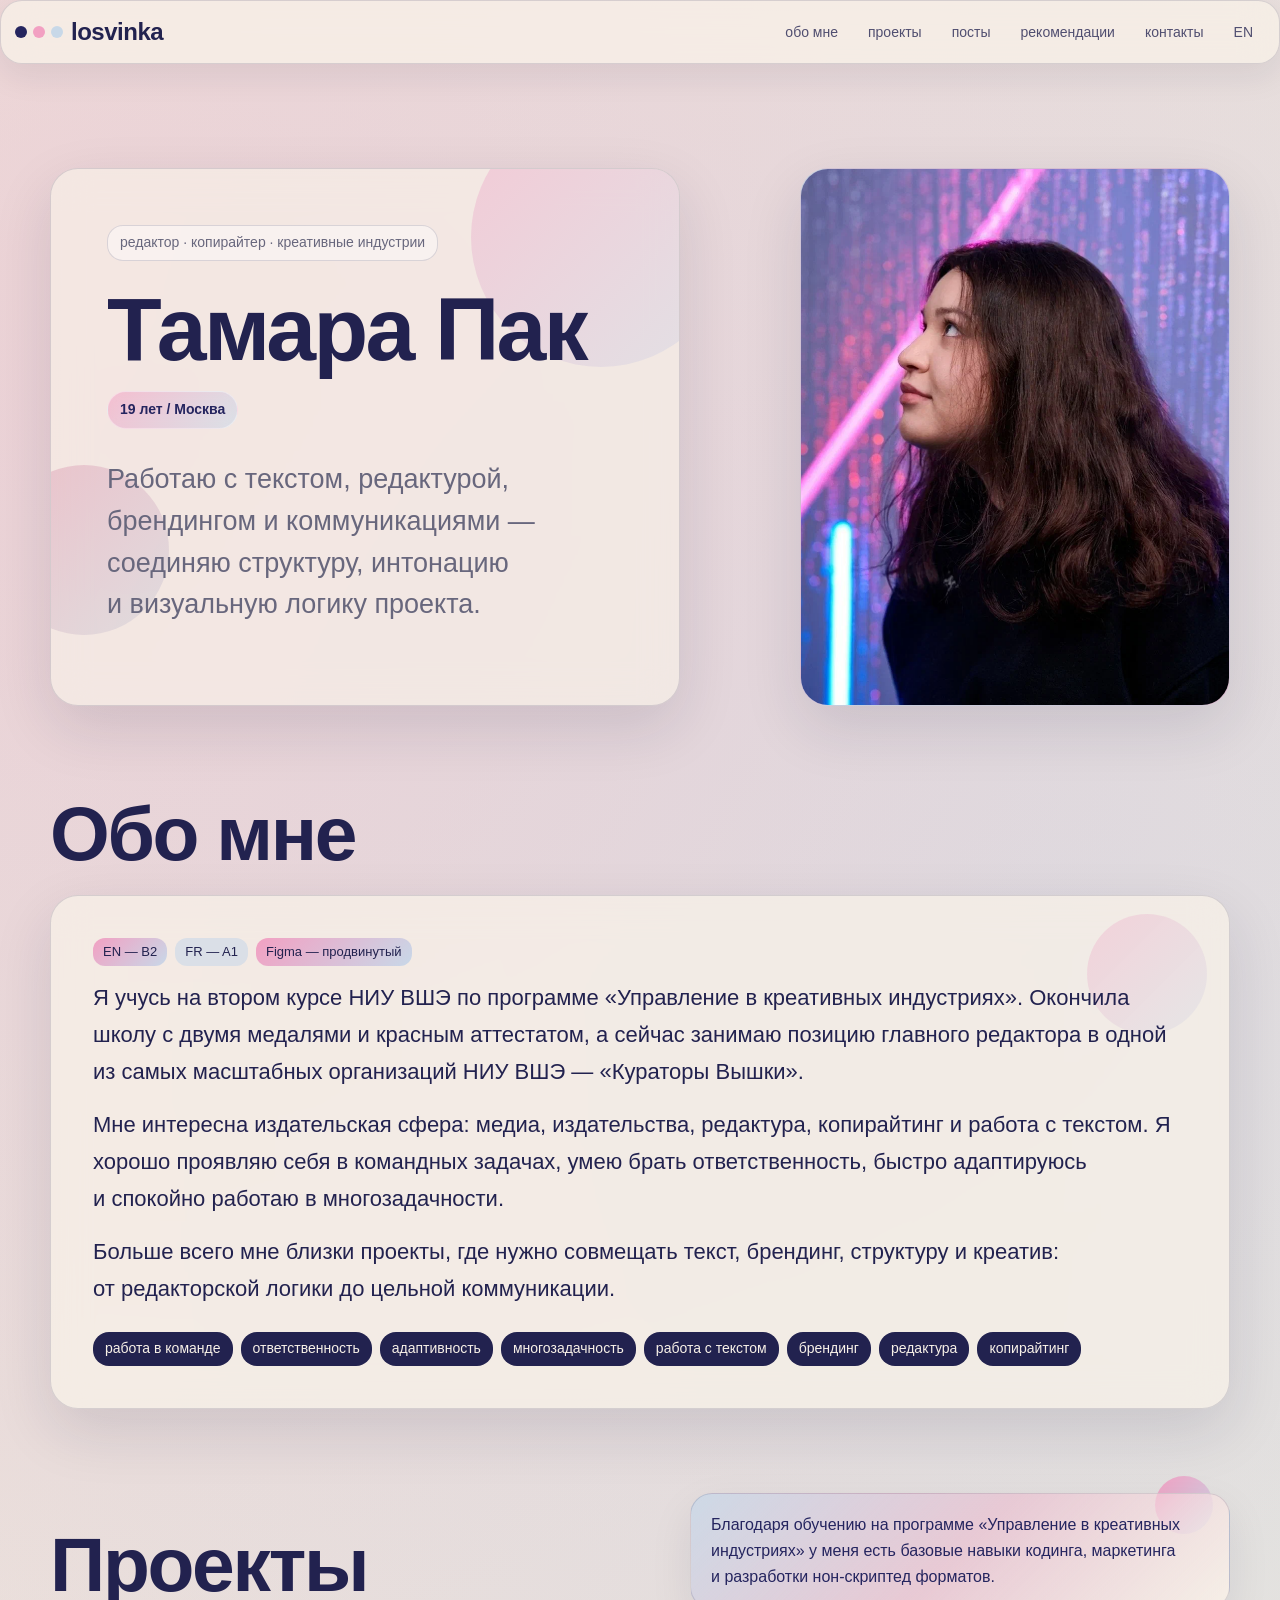
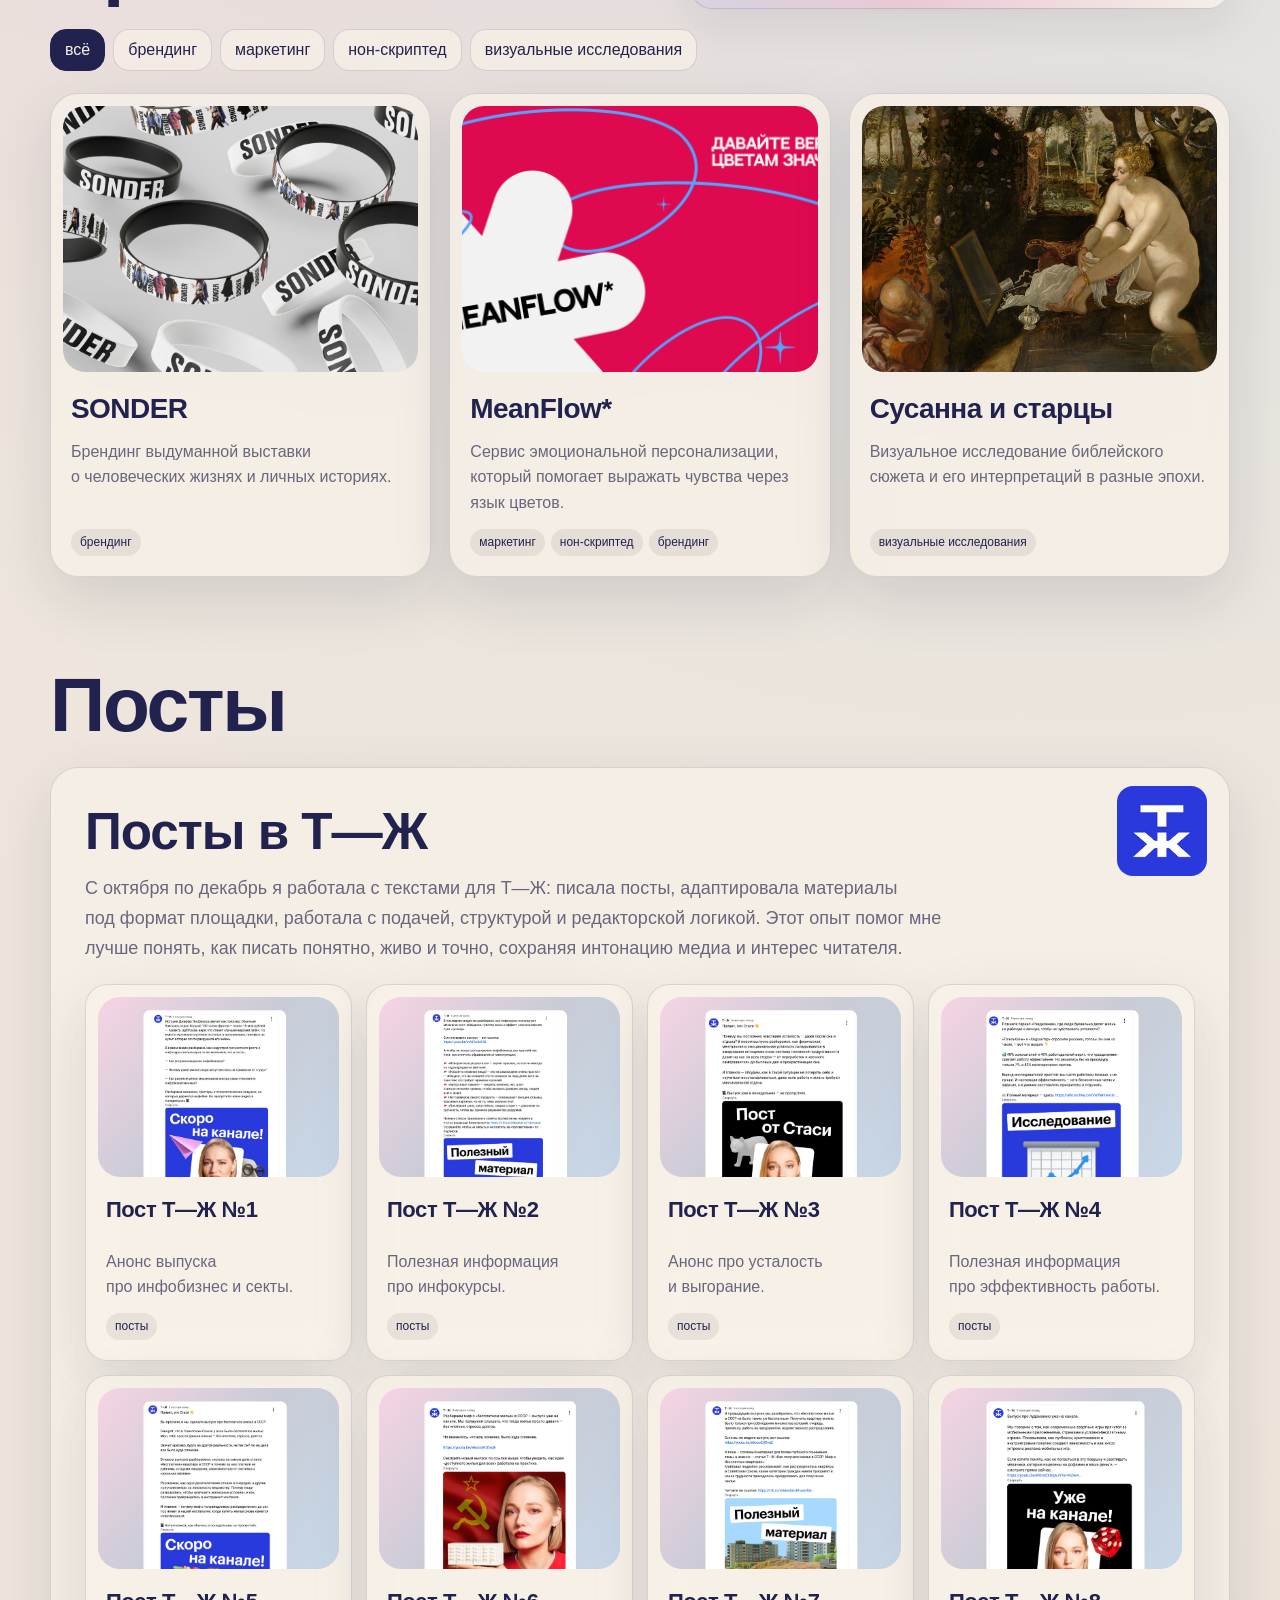
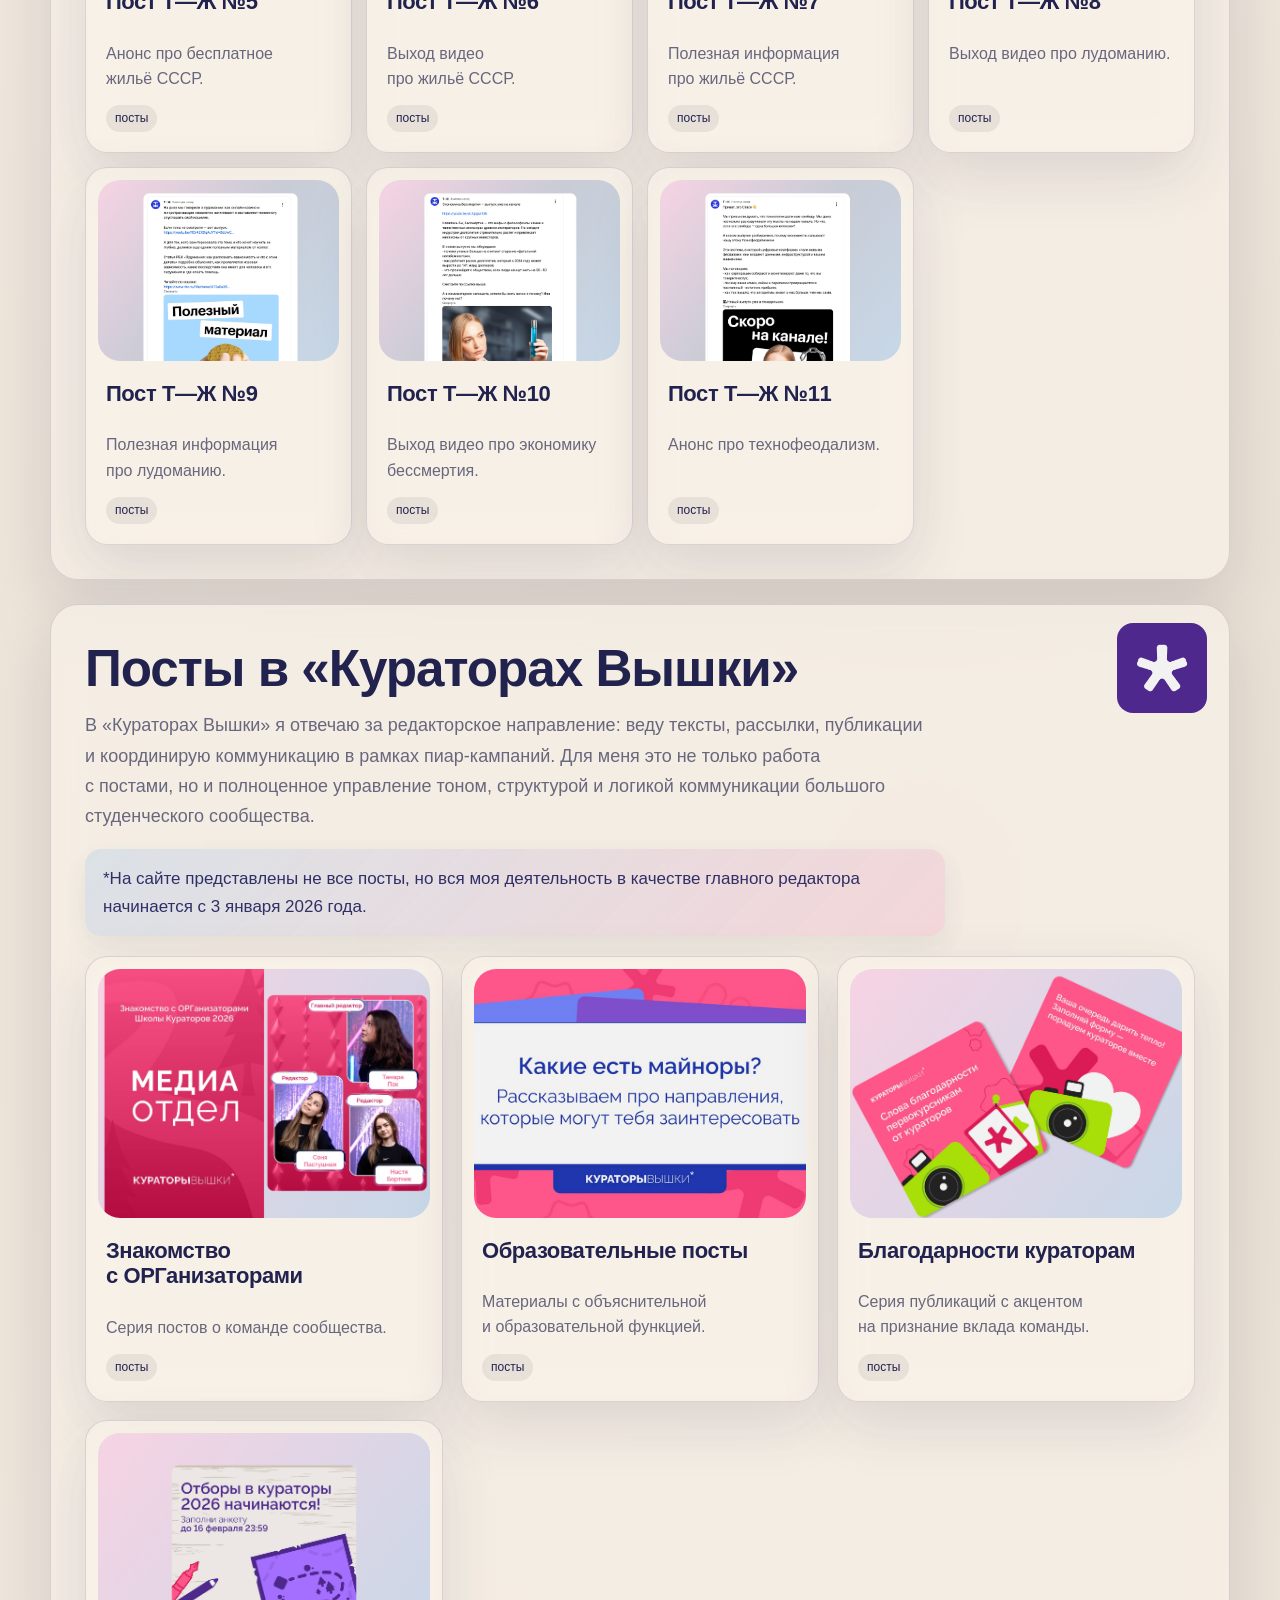
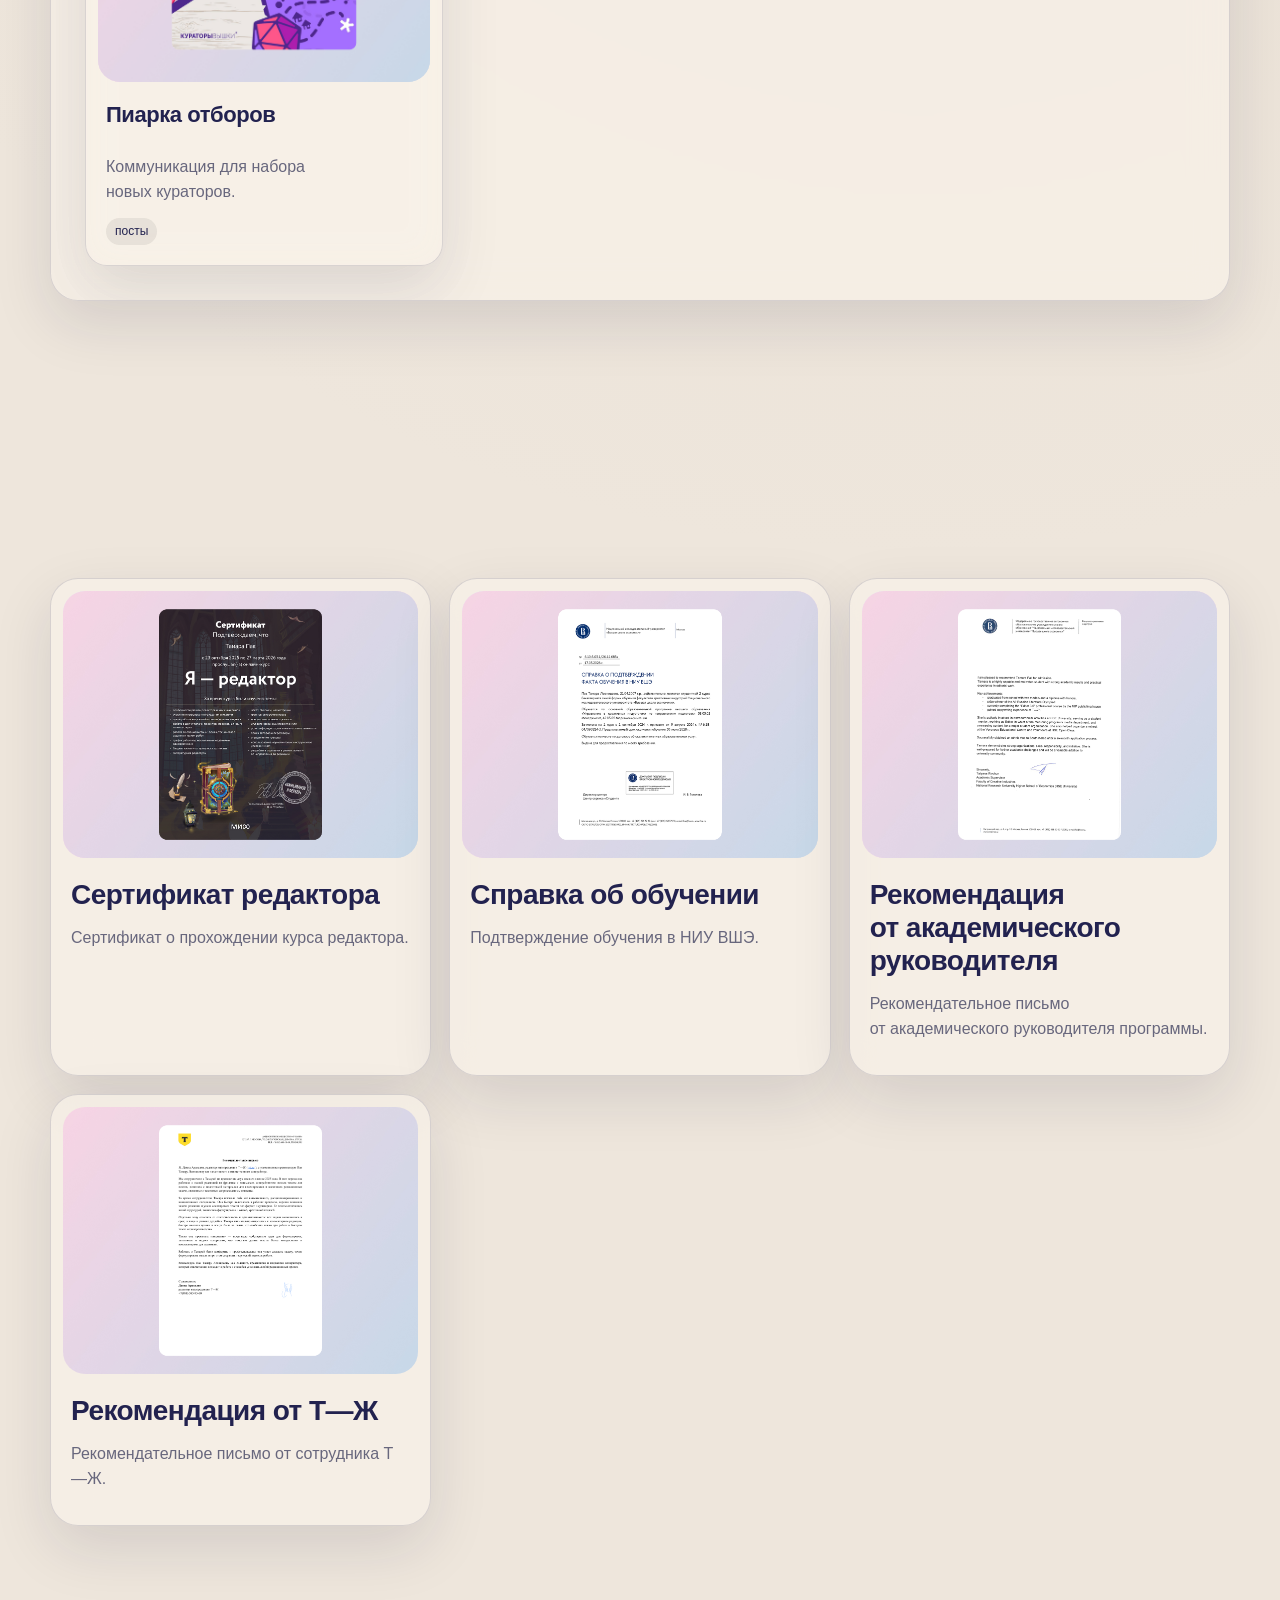
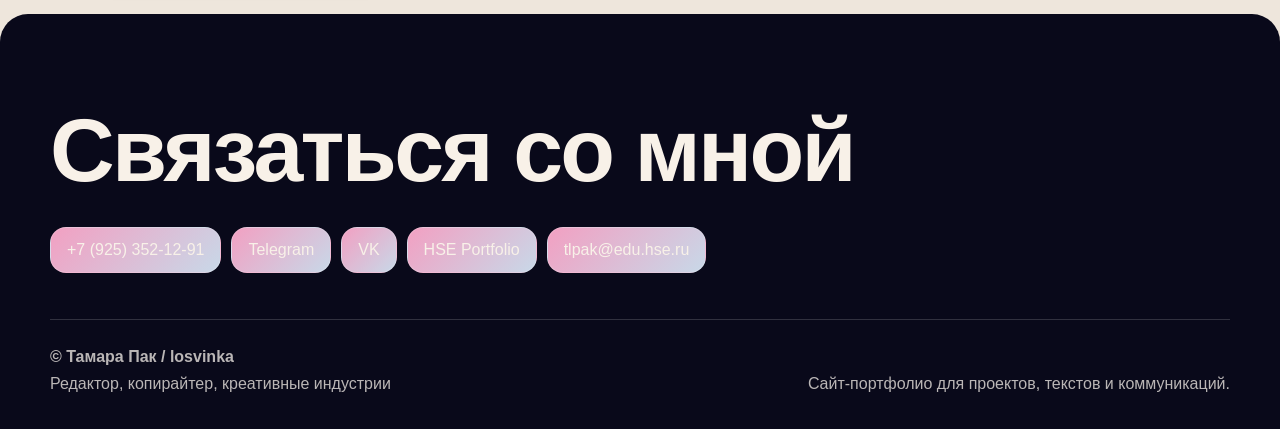
==== index.html @ c38eeb14 "OKK" ====
<!doctype html>
<html lang="ru">
  <head>
    <meta charset="UTF-8" />
    <meta name="viewport" content="width=device-width, initial-scale=1.0" />
    <title>Losvinka</title>
    <meta
      name="description"
      content="Портфолио Тамары Пак: редактура, копирайтинг, брендинг, креативные индустрии."
    />
    <link rel="icon" type="image/png" href="./assets/images/favicon.png" />

    <!--
    Чтобы подключить Hibana, положите файл сюда: assets/fonts/hibana.woff2
    Затем раскомментируйте этот блок:

    @font-face {
      font-family: 'Hibana';
      src: url('./assets/fonts/hibana.woff2') format('woff2');
      font-weight: 400 700;
      font-style: normal;
      font-display: swap;
    }
  -->

    <style>
      :root {
        --bg: #eee6dc;
        --paper: #f8f1e8;
        --paper-strong: #fffaf3;
        --ink: #22224f;
        --muted: #68677d;
        --black: #09091a;
        --white: #f8f1e8;
        --blue-deep: #25255f;
        --blue: #8ba9c9;
        --blue-soft: #c8d8e8;
        --blue-pale: #e4edf5;
        --beige: #d8cbbb;
        --raspberry: #c2185b;
        --raspberry-soft: #f2a0c2;
        --raspberry-pale: #f7d4e4;
        --line: rgba(34, 34, 79, 0.15);
        --shadow: 0 22px 60px rgba(22, 22, 57, 0.12);
        --radius-xl: 28px;
        --radius-lg: 22px;
        --radius-md: 16px;
        --max: 1180px;
        --main-font: "Hibana", Inter, Arial, sans-serif;
      }

      * {
        box-sizing: border-box;
      }
      html {
        scroll-behavior: smooth;
      }

      body {
        margin: 0;
        background:
          radial-gradient(
            circle at 10% 6%,
            rgba(242, 160, 194, 0.28),
            transparent 26%
          ),
          radial-gradient(
            circle at 82% 14%,
            rgba(200, 216, 232, 0.48),
            transparent 28%
          ),
          radial-gradient(
            circle at 72% 60%,
            rgba(216, 203, 187, 0.3),
            transparent 30%
          ),
          var(--bg);
        color: var(--ink);
        font-family: var(--main-font);
        font-size: 16px;
        line-height: 1.68;
        text-wrap: pretty;
      }

      a {
        color: inherit;
        text-decoration: none;
      }
      img {
        display: block;
        max-width: 100%;
      }
      button {
        font: inherit;
      }
      .page {
        overflow: visible;
      }
      .container {
        width: min(var(--max), calc(100% - 32px));
        margin: 0 auto;
      }

      .site-header {
        position: fixed;
        top: 0;
        left: 0;
        width: 100%;
        z-index: 100;
      }
      main {
        padding-top: 90px;
      }

      .header-inner {
        display: flex;
        align-items: center;
        justify-content: space-between;
        gap: 18px;
        padding: 11px 14px;
        border: 1px solid var(--line);
        border-radius: var(--radius-lg);
        background: rgba(248, 241, 232, 0.8);
        box-shadow: 0 12px 32px rgba(22, 22, 57, 0.08);
        backdrop-filter: blur(18px);
      }

      .brand {
        display: flex;
        align-items: center;
        gap: 44px;
        font-size: clamp(18px, 2vw, 24px);
        font-weight: 700;
        letter-spacing: -0.02em;
        white-space: nowrap;
      }

      .brand-dot {
        position: relative;
        width: 12px;
        height: 12px;
        flex: 0 0 auto;
        border-radius: 50%;
        background: var(--blue-deep);
      }

      .brand-dot::before,
      .brand-dot::after {
        content: "";
        position: absolute;
        top: 0;
        width: 12px;
        height: 12px;
        border-radius: 50%;
      }

      .brand-dot::before {
        left: 18px;
        background: var(--raspberry-soft);
      }
      .brand-dot::after {
        left: 36px;
        background: var(--blue-soft);
      }

      .nav {
        display: flex;
        align-items: center;
        justify-content: flex-end;
        gap: 6px;
        flex-wrap: wrap;
      }

      .nav a,
      .lang-toggle,
      .chip,
      .link-button,
      .icon-button,
      .modal-actions a {
        border: 1px solid transparent;
        border-radius: var(--radius-md);
        background: transparent;
        color: var(--ink);
        cursor: pointer;
        transition:
          transform 180ms ease,
          background 180ms ease,
          color 180ms ease,
          border-color 180ms ease,
          box-shadow 180ms ease;
      }

      .nav a,
      .lang-toggle {
        display: inline-flex;
        align-items: center;
        justify-content: center;
        min-height: 34px;
        padding: 7px 11px;
        font-size: 14px;
        line-height: 1.2;
        opacity: 0.78;
        white-space: nowrap;
      }

      .nav a:hover,
      .lang-toggle:hover,
      .link-button:hover,
      .icon-button:hover,
      .modal-actions a:hover,
      .chip:hover {
        transform: translateY(-2px);
        background: var(--blue-soft);
        color: var(--ink);
        border-color: var(--blue-soft);
        box-shadow: 0 10px 24px rgba(22, 22, 57, 0.14);
        opacity: 1;
      }

      .hero {
        padding: 78px 0 42px;
      }

      .hero-grid {
        display: grid;
        grid-template-columns: 1fr 0.82fr;
        gap: 34px;
        align-items: stretch;
      }

      .hero-card {
        position: relative;
        min-height: 520px;
        padding: clamp(26px, 5vw, 56px);
        border: 1px solid var(--line);
        border-radius: var(--radius-xl);
        background: rgba(248, 241, 232, 0.68);
        box-shadow: var(--shadow);
        overflow: hidden;
        backdrop-filter: blur(18px);
      }

      .hero-card::before,
      .hero-card::after {
        content: "";
        position: absolute;
        border-radius: 50%;
        pointer-events: none;
        z-index: -1;
      }

      .hero-card::before {
        width: 260px;
        height: 260px;
        right: -52px;
        top: -62px;
        background: linear-gradient(
          135deg,
          var(--raspberry-soft),
          var(--blue-soft)
        );
        opacity: 0.42;
      }

      .hero-card::after {
        width: 170px;
        height: 170px;
        left: -52px;
        bottom: 70px;
        background: linear-gradient(135deg, var(--raspberry), var(--blue));
        opacity: 0.18;
      }

      .kicker {
        display: inline-flex;
        align-items: center;
        min-height: 36px;
        margin-bottom: 18px;
        padding: 8px 12px;
        border: 1px solid var(--line);
        border-radius: var(--radius-md);
        background: rgba(255, 255, 255, 0.44);
        color: var(--muted);
        font-size: 14px;
        line-height: 1.25;
      }

      .hero h1,
      .section-title,
      .contact-title,
      .modal-content h2 {
        margin: 0;
        font-family: var(--main-font);
        font-weight: 700;
        letter-spacing: -0.03em;
        color: var(--ink);
      }

      .hero h1 {
        font-size: clamp(42px, 7vw, 92px);
        line-height: 1.12;
      }

      .hero-lead {
        max-width: 690px;
        margin: 22px 0 0;
        font-size: clamp(18px, 2.2vw, 27px);
        line-height: 1.55;
        color: var(--muted);
      }

      .hero-side {
        display: flex;
        justify-content: flex-end;
        align-items: center;
      }

      .hero-photo,
      .about-photo {
        overflow: hidden;
        border: 1px solid var(--line);
        border-radius: var(--radius-xl);
        background: linear-gradient(
          135deg,
          var(--blue-pale),
          var(--raspberry-pale)
        );
        box-shadow: var(--shadow);
      }

      .hero-photo {
        width: min(100%, 430px);
        aspect-ratio: 4 / 5;
        margin: 0;
      }
      .hero-photo img,
      .about-photo img {
        width: 100%;
        height: 100%;
        object-fit: cover;
      }

      section {
        padding: 42px 0;
        scroll-margin-top: 110px;
      }

      .section-head {
        display: flex;
        align-items: flex-end;
        justify-content: space-between;
        gap: 20px;
        margin-bottom: 18px;
      }

      .section-title {
        font-size: clamp(42px, 6vw, 78px);
        line-height: 1.14;
      }

      .section-note {
        position: relative;
        max-width: 540px;
        margin: 0;
        padding: 18px 20px;
        border: 1px solid var(--line);
        border-radius: var(--radius-lg);
        background: linear-gradient(
          135deg,
          rgba(200, 216, 232, 0.82),
          rgba(242, 160, 194, 0.34),
          rgba(248, 241, 232, 0.88)
        );
        color: var(--blue-deep);
        font-size: 16px;
        line-height: 1.62;
        box-shadow: 0 16px 44px rgba(22, 22, 57, 0.08);
      }

      .section-note::before {
        content: "";
        position: absolute;
        width: 58px;
        height: 58px;
        right: 16px;
        top: -18px;
        border-radius: 50%;
        background: linear-gradient(
          135deg,
          var(--raspberry-soft),
          var(--blue-soft)
        );
        z-index: -1;
      }

      .about-grid {
        display: block;
      }

      .about-photo {
        min-height: 590px;
      }

      .section-card,
      .project-card,
      .post-card,
      .document-card,
      .post-group,
      .guide-card {
        position: relative;
        border: 1px solid var(--line);
        border-radius: var(--radius-xl);
        background: rgba(248, 241, 232, 0.76);
        box-shadow: var(--shadow);
        backdrop-filter: blur(18px);
      }

      .section-card::before,
      .post-group::before,
      .guide-card::before {
        content: "";
        position: absolute;
        width: 120px;
        height: 120px;
        right: 22px;
        top: 18px;
        border-radius: 50%;
        background: linear-gradient(
          135deg,
          rgba(242, 160, 194, 0.34),
          rgba(200, 216, 232, 0.28)
        );
        pointer-events: none;
        z-index: -1;
      }

      .post-group::before {
        display: none;
      }
      .post-group {
        position: relative;
      }

      .post-logo {
        position: absolute;
        right: 22px;
        top: 18px;
        width: 90px;
        height: 90px;
        object-fit: contain;
        border-radius: 16px;
      }
      .section-card {
        padding: clamp(24px, 4vw, 42px);
      }

      .language-badges {
        display: inline-flex;
        flex-wrap: wrap;
        gap: 8px;
        margin-bottom: 14px;
      }
      .language-badge {
        padding: 6px 10px;
        border-radius: 12px;
        font-size: 13px;
        line-height: 1.25;
        background: linear-gradient(
          135deg,
          var(--raspberry-soft),
          var(--blue-soft)
        );
      }
      .language-badge.secondary {
        background: rgba(200, 216, 232, 0.6);
      }

      .section-card p,
      .post-group-intro,
      .modal-content p,
      .stage-card span,
      .guide-card p {
        line-height: 1.68;
      }

      .section-card p {
        margin: 0 0 16px;
        font-size: clamp(18px, 2vw, 22px);
      }

      .tag-list {
        display: flex;
        flex-wrap: wrap;
        gap: 8px;
        margin-top: 24px;
      }
      .tag,
      .meta-pill {
        display: inline-flex;
        align-items: center;
        border-radius: var(--radius-md);
        line-height: 1.25;
      }
      .tag {
        min-height: 34px;
        padding: 8px 12px;
        background: var(--ink);
        color: var(--white);
        font-size: 14px;
      }

      .filters {
        display: flex;
        flex-wrap: wrap;
        gap: 8px;
        margin: 20px 0 22px;
      }
      .chip {
        display: inline-flex;
        align-items: center;
        justify-content: center;
        min-height: 40px;
        padding: 10px 14px;
        border-color: var(--line);
        background: rgba(248, 241, 232, 0.72);
        line-height: 1.25;
      }
      .chip.is-active {
        background: var(--ink);
        border-color: var(--ink);
        color: var(--white);
      }

      .grid {
        display: grid;
        grid-template-columns: repeat(3, 1fr);
        gap: 18px;
      }

      .project-card,
      .post-card,
      .document-card {
        display: flex;
        flex-direction: column;
        min-height: 430px;
        overflow: hidden;
        cursor: pointer;
        transform: translateY(0);
        transition:
          transform 220ms ease,
          box-shadow 220ms ease,
          border-color 220ms ease,
          background 220ms ease,
          color 220ms ease;
      }

      .project-card:hover,
      .post-card:hover,
      .document-card:hover {
        transform: translateY(-7px) rotate(-0.25deg);
        border-color: var(--blue-soft);
        background: var(--blue-soft);
        color: var(--ink);
        box-shadow: 0 30px 76px rgba(22, 22, 57, 0.2);
      }

      .project-card:hover .card-text,
      .post-card:hover .card-text,
      .document-card:hover .card-text {
        color: var(--blue-deep);
      }

      .project-card:hover .meta-pill,
      .post-card:hover .meta-pill,
      .document-card:hover .meta-pill {
        background: rgba(248, 241, 232, 0.55);
        color: var(--ink);
      }

      .card-image {
        aspect-ratio: 4 / 3;
        margin: 12px 12px 0;
        overflow: hidden;
        border-radius: var(--radius-lg);
        background: linear-gradient(
          135deg,
          var(--blue-pale),
          var(--raspberry-pale),
          var(--blue-soft)
        );
      }
      .hero-badge {
        display: inline-block;
        margin-top: 12px;
        margin-bottom: 8px;
        padding: 6px 12px;
        border-radius: 999px;

        background: linear-gradient(
          135deg,
          rgba(242, 160, 194, 0.6),
          rgba(200, 216, 232, 0.6)
        );

        color: var(--blue-deep);
        font-size: 14px;
        font-weight: 600;
      }
      .hero-badge {
        backdrop-filter: blur(6px);
        border: 1px solid rgba(255, 255, 255, 0.4);
      }
      .card-image img {
        width: 100%;
        height: 100%;
        object-fit: cover;
        transition: transform 420ms ease;
      }
      .project-card:hover .card-image img,
      .post-card:hover .card-image img,
      .document-card:hover .card-image img {
        transform: scale(1.05);
      }

      .card-body {
        display: flex;
        flex: 1;
        flex-direction: column;
        gap: 14px;
        padding: 20px;
      }
      .card-title {
        margin: 0;
        font-size: 28px;
        line-height: 1.18;
        letter-spacing: -0.02em;
        font-weight: 700;
      }
      .card-text {
        margin: 0;
        color: var(--muted);
        line-height: 1.58;
      }
      .card-meta {
        display: flex;
        flex-wrap: wrap;
        gap: 6px;
        margin-top: auto;
      }
      .meta-pill {
        padding: 6px 9px;
        background: rgba(21, 21, 21, 0.07);
        font-size: 12px;
      }

      .posts-wrap {
        display: grid;
        gap: 24px;
      }
      .post-group {
        padding: clamp(22px, 4vw, 34px);
        overflow: hidden;
      }
      .post-group h3 {
        margin: 0 0 12px;
        font-size: clamp(30px, 4vw, 52px);
        line-height: 1.16;
        letter-spacing: -0.02em;
        font-weight: 700;
      }
      .post-group-intro {
        max-width: 860px;
        margin: 0 0 20px;
        color: var(--muted);
        font-size: 18px;
      }
      .posts-grid {
        display: grid;
        grid-template-columns: repeat(4, 1fr);
        gap: 14px;
      }
      .post-card {
        min-height: 320px;
        border-radius: var(--radius-lg);
      }
      .post-card .card-title {
        font-size: 22px;
      }
      .document-card {
        min-height: 360px;
      }
      .burger {
        display: none;
        width: 42px;
        height: 42px;
        border: 1px solid var(--line);
        border-radius: var(--radius-md);
        background: rgba(248, 241, 232, 0.8);
        cursor: pointer;
        align-items: center;
        justify-content: center;
        flex-direction: column;
        gap: 5px;
      }

      .burger span {
        display: block;
        width: 20px;
        height: 2px;
        margin: 0;
        border-radius: 999px;
        background: var(--ink);
      }
      .contact-section {
        padding: 0;
        margin-top: 46px;
        border-radius: var(--radius-xl) var(--radius-xl) 0 0;
        background: var(--black);
        color: var(--white);
        overflow: hidden;
      }

      .contact-inner {
        width: min(var(--max), calc(100% - 32px));
        margin: 0 auto;
        padding: clamp(42px, 7vw, 86px) 0 32px;
      }
      .contact-title {
        max-width: 900px;
        margin-bottom: 26px;
        color: var(--white);
        font-size: clamp(44px, 7vw, 96px);
        line-height: 1.12;
      }
      .contact-links {
        display: flex;
        flex-wrap: wrap;
        gap: 10px;
        margin-bottom: 46px;
      }

      .contact-links .link-button {
        display: inline-flex;
        align-items: center;
        min-height: 44px;
        padding: 12px 16px;
        border-color: rgba(255, 255, 255, 0.2);
        background: linear-gradient(
          135deg,
          var(--raspberry-soft),
          var(--blue-soft)
        );
        color: var(--white);
        line-height: 1.25;
      }

      .contact-links .link-button:hover {
        background: var(--blue-soft);
        color: var(--ink);
        border-color: var(--blue-soft);
      }

      .footer {
        display: flex;
        align-items: flex-end;
        justify-content: space-between;
        gap: 20px;
        padding-top: 24px;
        border-top: 1px solid rgba(255, 255, 255, 0.16);
        color: rgba(255, 250, 242, 0.72);
      }

      .modal {
        position: fixed;
        inset: 0;
        z-index: 100;
        display: none;
        padding: 18px;
        background: rgba(8, 8, 8, 0.72);
        backdrop-filter: blur(12px);
      }
      .modal.is-open {
        display: grid;
        place-items: center;
      }
      .modal-dialog {
        position: relative;
        width: min(1060px, 100%);
        max-height: calc(100vh - 36px);
        overflow: auto;
        border-radius: var(--radius-xl);
        background: var(--paper);
        box-shadow: 0 40px 100px rgba(0, 0, 0, 0.36);
      }

      .modal-close {
        position: sticky;
        top: 14px;
        float: right;
        z-index: 2;
        width: 44px;
        height: 44px;
        margin: 14px 14px 0 0;
        border: 0;
        border-radius: var(--radius-md);
        background: var(--black);
        color: var(--white);
        cursor: pointer;
      }
      .modal-content {
        padding: clamp(22px, 4vw, 44px);
        border-radius: var(--radius-xl);
      }
      .modal-content h2 {
        margin-bottom: 14px;
        font-size: clamp(40px, 5.5vw, 72px);
        line-height: 1.12;
      }
      .modal-content p {
        max-width: 780px;
        font-size: 18px;
      }
      .modal-actions {
        display: flex;
        flex-wrap: wrap;
        gap: 8px;
        margin: 22px 0 0;
      }
      .modal-actions a {
        display: inline-flex;
        align-items: center;
        min-height: 42px;
        padding: 11px 14px;
        background: var(--ink);
        color: var(--white);
        line-height: 1.25;
      }

      .stage-list {
        display: grid;
        gap: 12px;
        margin: 22px 0;
      }
      .stage-card {
        padding: 16px 18px;
        border: 1px solid var(--line);
        border-radius: var(--radius-lg);
        background: linear-gradient(
          135deg,
          rgba(200, 216, 232, 0.44),
          rgba(247, 212, 228, 0.34)
        );
      }
      .stage-card strong {
        display: block;
        margin-bottom: 6px;
        color: var(--blue-deep);
      }
      .meanflow-actions {
        display: grid;
        gap: 10px;
        max-width: 440px;
      }
      .meanflow-actions a {
        justify-content: space-between;
        width: 100%;
      }

      .carousel {
        position: relative;
        margin: 18px 0 22px;
        overflow: hidden;
        border-radius: var(--radius-xl);
        background: linear-gradient(
          135deg,
          var(--blue-pale),
          var(--raspberry-pale)
        );
      }
      .carousel-track {
        display: flex;
        transition: transform 260ms ease;
      }
      .carousel-slide {
        min-width: 100%;
        aspect-ratio: 16 / 10;
        background: linear-gradient(135deg, var(--blue), var(--blue-pale));
      }
      .carousel-slide img {
        width: 100%;
        height: 100%;
        object-fit: cover;
      }
      .carousel-controls {
        position: absolute;
        right: 14px;
        bottom: 14px;
        display: flex;
        gap: 8px;
      }
      .icon-button {
        width: 42px;
        height: 42px;
        border: 0;
        border-radius: var(--radius-md);
        background: rgba(255, 249, 239, 0.9);
      }
      .note-block {
        margin-top: 18px;
        padding: 16px 18px;
        border-radius: 16px;
        background: linear-gradient(
          135deg,
          rgba(200, 216, 232, 0.6),
          rgba(242, 160, 194, 0.3)
        );
        color: var(--blue-deep);
        font-weight: 500;
        line-height: 1.6;
      }
      .note-block {
        opacity: 0.95;
        box-shadow: 0 10px 30px rgba(22, 22, 57, 0.08);
        font-size: 17px;
      }
      .guide-card {
        padding: clamp(22px, 4vw, 34px);
        background: rgba(200, 216, 232, 0.46);
      }
      .guide-card pre {
        overflow: auto;
        padding: 18px;
        border-radius: var(--radius-lg);
        background: rgba(8, 8, 8, 0.92);
        color: var(--white);
        line-height: 1.6;
      }

      .reveal {
        opacity: 0;
        transform: translateY(22px);
        transition:
          opacity 620ms ease,
          transform 620ms ease;
      }
      .reveal.is-visible {
        opacity: 1;
        transform: translateY(0);
      }

      @media (max-width: 980px) {
        .header-inner {
          align-items: flex-start;
          flex-direction: column;
        }
        .nav {
          justify-content: flex-start;
        }
        .hero-grid,
        .about-grid {
          grid-template-columns: 1fr;
        }
        .hero-card {
          min-height: auto;
        }
        .hero-side {
          justify-content: center;
        }
        .hero-photo {
          margin: 0 auto;
        }
        .grid {
          grid-template-columns: 1fr 1fr;
        }
        .posts-grid {
          grid-template-columns: repeat(2, 1fr);
        }
      }

      @media (max-width: 640px) {
        .post-logo {
          position: static;
          display: block;
          width: 74px;
          height: 74px;
          margin: 0 0 18px auto;
        }
        .header-inner {
          flex-direction: row;
          align-items: center;
        }

        .burger {
          display: flex;
        }

        .nav {
          display: none;
          width: 100%;
          flex-direction: column;
          align-items: stretch;
          padding-top: 10px;
        }

        .nav.is-open {
          display: flex;
        }

        .nav a,
        .lang-toggle {
          width: 100%;
          justify-content: flex-start;
        }
        .container,
        .contact-inner {
          width: min(100% - 20px, var(--max));
        }
        .hero {
          padding-top: 38px;
        }
        .section-head,
        .footer {
          align-items: flex-start;
          flex-direction: column;
        }
        .grid,
        .posts-grid {
          grid-template-columns: 1fr;
        }
        .about-photo {
          min-height: 420px;
        }
        .project-card,
        .document-card {
          min-height: 380px;
        }
      }
    </style>
  </head>

  <body>
    <div class="page">
      <header class="site-header container">
        <div class="header-inner">
          <a href="#top" class="brand" aria-label="На главную">
            <span class="brand-dot" aria-hidden="true"></span>
            <span data-i18n="brand">losvinka</span>
          </a>
          <button
            class="burger"
            type="button"
            id="burger"
            aria-label="Открыть меню"
          >
            <span></span>
            <span></span>
            <span></span>
          </button>
          <nav class="nav" aria-label="Навигация">
            <a href="#about" data-i18n="navAbout">обо мне</a>
            <a href="#projects" data-i18n="navProjects">проекты</a>
            <a href="#posts" data-i18n="navPosts">посты</a>
            <a href="#documents" data-i18n="navDocuments">рекомендации</a>
            <a href="#contacts" data-i18n="navContacts">контакты</a>
            <button class="lang-toggle" type="button" id="langToggle">
              EN
            </button>
          </nav>
        </div>
      </header>

      <main id="top">
        <section class="hero">
          <div class="container hero-grid">
            <div class="hero-card reveal">
              <div class="kicker" data-i18n="heroKicker">
                редактор · копирайтер · креативные индустрии
              </div>
              <h1 data-i18n="heroTitle">Тамара Пак</h1>
              <div class="hero-badge" data-i18n="heroBadge"></div>
              <p class="hero-lead" data-i18n="heroLead"></p>
            </div>

            <div class="hero-side reveal">
              <figure class="hero-photo">
                <img
                  src="./assets/images/hero.jpg"
                  alt="Тамара Пак"
                  onerror="this.style.display = 'none'"
                />
              </figure>
            </div>
          </div>
        </section>

        <section id="about">
          <div class="container">
            <div class="section-head reveal">
              <h2 class="section-title" data-i18n="aboutTitle">Обо мне</h2>
            </div>
            <div class="about-grid">
              <div class="section-card reveal">
                <div class="language-badges" aria-label="Языки">
                  <span class="language-badge">EN — B2</span>
                  <span class="language-badge secondary">FR — A1</span>
                  <span class="language-badge">Figma — продвинутый</span>
                </div>
                <p data-i18n="aboutP1"></p>
                <p data-i18n="aboutP2"></p>
                <p data-i18n="aboutP3"></p>
                <div class="tag-list" id="strengthTags"></div>
              </div>
            </div>
          </div>
        </section>

        <section id="projects">
          <div class="container">
            <div class="section-head reveal">
              <h2 class="section-title" data-i18n="projectsTitle">Проекты</h2>
              <p class="section-note" data-i18n="projectsNote"></p>
            </div>
            <div class="filters reveal" id="filters"></div>
            <div class="grid" id="projectsGrid"></div>
          </div>
        </section>

        <section id="posts">
          <div class="container">
            <div class="section-head reveal">
              <h2 class="section-title" data-i18n="postsTitle">Посты</h2>
            </div>
            <div class="posts-wrap">
              <div class="post-group reveal">
                <img
                  class="post-logo"
                  src="./assets/images/tj-logo.png"
                  alt="Т—Ж"
                />
                <h3 data-i18n="tjTitle"></h3>
                <p class="post-group-intro" data-i18n="tjIntro"></p>
                <div class="posts-grid" id="tjPostsGrid"></div>
              </div>
              <div class="post-group reveal">
                <img
                  class="post-logo"
                  src="./assets/images/curators-logo.png"
                  alt="Кураторы Вышки"
                />
                <h3 data-i18n="curatorsTitle"></h3>
                <p class="post-group-intro" data-i18n="curatorsIntro"></p>
                <div class="grid" id="curatorPostsGrid"></div>
              </div>
            </div>
          </div>
        </section>

        <section id="documents">
          <div class="container">
            <div class="section-head reveal">
              <h2 class="section-title" data-i18n="docsTitle">
                Документы и рекомендации
              </h2>
              <p class="section-note" data-i18n="docsNote"></p>
            </div>
            <div class="grid" id="documentsGrid"></div>
          </div>
        </section>
      </main>

      <section class="contact-section" id="contacts">
        <div class="contact-inner">
          <h2 class="contact-title" data-i18n="contactsTitle">
            Связаться со мной
          </h2>
          <div class="contact-links">
            <a class="link-button" href="tel:+79253521291"
              >+7 (925) 352-12-91</a
            >
            <a
              class="link-button"
              href="https://t.me/losvinka"
              target="_blank"
              rel="noreferrer"
              >Telegram</a
            >
            <a
              class="link-button"
              href="https://vk.ru/losvinka"
              target="_blank"
              rel="noreferrer"
              >VK</a
            >
            <a
              class="link-button"
              href="https://hsedesign.ru/account/losvinka"
              target="_blank"
              rel="noreferrer"
              >HSE Portfolio</a
            >
            <a class="link-button" href="mailto:tlpak@edu.hse.ru"
              >tlpak@edu.hse.ru</a
            >
          </div>
          <footer class="footer">
            <div>
              <strong
                >©
                <span data-i18n="footerName"
                  >Тамара Пак / losvinka</span
                ></strong
              ><br />
              <span data-i18n="footerRole"
                >Редактор, копирайтер, креативные индустрии</span
              >
            </div>
            <div data-i18n="footerNote"></div>
          </footer>
        </div>
      </section>
    </div>

    <div class="modal" id="modal" aria-hidden="true">
      <div
        class="modal-dialog"
        role="dialog"
        aria-modal="true"
        aria-labelledby="modalTitle"
      >
        <button
          class="modal-close"
          type="button"
          id="modalClose"
          aria-label="Закрыть"
        >
          ×
        </button>
        <div class="modal-content" id="modalContent"></div>
      </div>
    </div>

    <script>
      "use strict";

      var currentLang = "ru";
      var activeFilter = "all";

      var translations = {
        ru: {
          brand: "losvinka",
          navAbout: "обо мне",
          heroBadge: "19 лет / Москва",
          navProjects: "проекты",
          navPosts: "посты",
          navDocuments: "рекомендации",
          navContacts: "контакты",
          heroKicker: "редактор · копирайтер · креативные индустрии",
          heroTitle: "Тамара Пак",
          heroLead:
            "Работаю с текстом, редактурой, брендингом и коммуникациями — соединяю структуру, интонацию и визуальную логику проекта.",
          aboutTitle: "Обо мне",
          aboutP1:
            "Я учусь на втором курсе НИУ ВШЭ по программе «Управление в креативных индустриях». Окончила школу с двумя медалями и красным аттестатом, а сейчас занимаю позицию главного редактора в одной из самых масштабных организаций НИУ ВШЭ — «Кураторы Вышки».",
          aboutP2:
            "Мне интересна издательская сфера: медиа, издательства, редактура, копирайтинг и работа с текстом. Я хорошо проявляю себя в командных задачах, умею брать ответственность, быстро адаптируюсь и спокойно работаю в многозадачности.",
          aboutP3:
            "Больше всего мне близки проекты, где нужно совмещать текст, брендинг, структуру и креатив: от редакторской логики до цельной коммуникации.",
          projectsTitle: "Проекты",
          projectsNote:
            "Благодаря обучению на программе «Управление в креативных индустриях» у меня есть базовые навыки кодинга, маркетинга и разработки нон-скриптед форматов.",
          postsTitle: "Посты",
          tjTitle: "Посты в Т—Ж",
          tjIntro:
            "С октября по декабрь я работала с текстами для Т—Ж: писала посты, адаптировала материалы под формат площадки, работала с подачей, структурой и редакторской логикой. Этот опыт помог мне лучше понять, как писать понятно, живо и точно, сохраняя интонацию медиа и интерес читателя.",
          curatorsTitle: "Посты в «Кураторах Вышки»",
          curatorsIntro:
            "В «Кураторах Вышки»  я отвечаю за редакторское направление: веду тексты, рассылки, публикации и координирую коммуникацию в рамках пиар-кампаний. Для меня это не только работа с постами, но и полноценное управление тоном, структурой и логикой коммуникации большого студенческого сообщества.</p><div class='note-block'>*На сайте представлены не все посты, но вся моя деятельность в качестве главного редактора начинается с 3 января 2026 года.</div><p>",
          docsTitle: "Документы и рекомендации",
          docsNote:
            "Сертификаты, справки и рекомендательные письма можно открыть в полноформатном режиме.",
          guideTitle: "Как добавить изображения",
          guideIntro:
            "Создайте папку assets/images рядом с index.html. Затем положите туда изображения с такими названиями. Если хотите изменить имя файла, поменяйте путь в массивах данных внутри script.",
          contactsTitle: "Связаться со мной",
          footerName: "Тамара Пак / losvinka",
          footerRole: "Редактор, копирайтер, креативные индустрии",
          footerNote: "Сайт-портфолио для проектов, текстов и коммуникаций.",
          all: "всё",
          open: "Открыть в полноформатной версии",
          next: "дальше",
          prev: "назад",
          filters: {
            branding: "брендинг",
            marketing: "маркетинг",
            nonscripted: "нон-скриптед",
            visual: "визуальные исследования",
          },
          strengths: [
            "работа в команде",
            "ответственность",
            "адаптивность",
            "многозадачность",
            "работа с текстом",
            "брендинг",
            "редактура",
            "копирайтинг",
          ],
        },
        en: {
          brand: "losvinka",
          navAbout: "about",
          heroBadge: "19 y.o. / Moscow",
          navProjects: "projects",
          navPosts: "posts",
          navDocuments: "references",
          navContacts: "contacts",
          heroKicker: "editor · copywriter · creative industries",
          heroTitle: "Tamara Pak",
          heroLead:
            "I work with texts, editing, branding and communications — bringing together structure, tone and visual logic.",
          aboutTitle: "About me",
          aboutP1:
            "I am a second-year student at HSE University, studying Creative Industries Management. I graduated from school with two medals and an honours certificate, and now I work as editor-in-chief at HSE Curators, one of the university’s largest student organisations.",
          aboutP2:
            "I am interested in publishing, media, editing, copywriting and all forms of text work. I work well in teams, take responsibility, adapt quickly and stay focused in multitasking environments.",
          aboutP3:
            "I am especially drawn to projects that combine text, branding, structure and creativity — from editorial logic to complete communication systems.",
          projectsTitle: "Projects",
          projectsNote:
            "Through the Creative Industries Management programme, I have developed basic skills in coding, marketing and non-scripted format development.",
          postsTitle: "Posts",
          tjTitle: "Posts for T—J",
          tjIntro:
            "From October to December, I worked on texts for T—J: writing posts, adapting materials for the platform, and shaping structure, tone and editorial logic. This experience helped me understand how to write clearly, vividly and precisely while preserving a media brand’s voice and the reader’s interest.",
          curatorsTitle: "Posts for HSE Curators",
          curatorsIntro:
            "At HSE Curators, I am responsible for the editorial direction: texts, newsletters, publications and communication for PR campaigns. For me, this is not only about posts, but also about managing tone, structure and the communication logic of a large student community.</p><div class='note-block'>Not all posts are shown on the website, but my work as editor-in-chief starts from January 3, 2026.</div><p>",
          docsTitle: "Documents and references",
          docsNote:
            "Certificates, proof of study and recommendation letters can be opened in full-screen view.",
          guideTitle: "How to add images",
          guideIntro:
            "Create an assets/images folder next to index.html. Then add images using these filenames. To rename a file, update the corresponding path in the data arrays inside the script.",
          contactsTitle: "Let’s get in touch",
          footerName: "Tamara Pak / losvinka",
          footerRole: "Editor, copywriter, creative industries",
          footerNote:
            "A portfolio website for projects, texts and communication work.",
          all: "all",
          open: "Open full version",
          next: "next",
          prev: "prev",
          filters: {
            branding: "branding",
            marketing: "marketing",
            nonscripted: "non-scripted",
            visual: "visual research",
          },
          strengths: [
            "teamwork",
            "responsibility",
            "adaptability",
            "multitasking",
            "text work",
            "branding",
            "editing",
            "copywriting",
          ],
        },
      };

      var projects = [
        {
          id: "sonder",
          categories: ["branding"],
          cover: "./assets/images/sonder-cover.jpg",
          images: [
            "./assets/images/sonder-cover.jpg",
            "./assets/images/sonder-1.jpg",
            "./assets/images/sonder-2.jpg",
            "./assets/images/sonder-3.jpg",
          ],
          links: [
            {
              label: "HSE Design",
              url: "https://hsedesign.ru/project/b127dfcc965442eaaa169b2f1aab9d22",
            },
          ],
          ru: {
            title: "SONDER",
            excerpt:
              "Брендинг выдуманной выставки о человеческих жизнях и личных историях.",
            text: "На последнем модуле первого курса я создала брендинг выдуманной выставки SONDER. Sonder — выставка человеческих жизней, в которой каждый может рассказать свою историю: простую, повседневную, личную. Мы редко задумываемся о том, что каждый человек живёт своей сложной, полной жизнью — со своими заботами, радостями, страхами и привычками. SONDER — это пространство, где видно, что за каждым лицом скрывается целый мир.",
          },
          en: {
            title: "SONDER",
            excerpt:
              "Branding for a fictional exhibition about human lives and personal stories.",
            text: "During the final module of my first year, I created the branding for SONDER, a fictional exhibition about human lives. Sonder is a space where anyone can share a story: simple, everyday and personal. We rarely think about the fact that every person lives a complex, full life, with their own concerns, joys, fears and routines. SONDER makes this visible: behind every face, there is an entire world.",
          },
        },
        {
          id: "meanflow",
          categories: ["marketing", "nonscripted", "branding"],
          cover: "./assets/images/meanflow-1.jpg",
          images: [
            "./assets/images/meanflow-1.jpg",
            "./assets/images/meanflow-2.jpg",
            "./assets/images/meanflow-3.jpg",
          ],
          links: [
            {
              label: "Этап 1 · Начало разработки",
              url: "https://hsedesign.ru/project/a5ba8759f43a48789034e1950376e819",
            },
            {
              label: "Этап 2 · Брендбук и прототип",
              url: "https://hsedesign.ru/project/d1c20372dce249128639114eee3d2918",
            },
            {
              label: "Этап 3 · Нон-скриптед и интервью",
              url: "https://hsedesign.ru/project/4ad801cbe5994dc8921848936a3be10d",
            },
          ],
          stages: {
            ru: [
              {
                title: "Этап 1 · Начало разработки",
                text: "Формулировка идеи сервиса, базовая логика пользовательского сценария и первые решения по эмоциональной персонализации.",
              },
              {
                title: "Этап 2 · Брендбук и прототип",
                text: "Разработка визуальной системы, брендбука и прототипа мобильного приложения.",
              },
              {
                title: "Этап 3 · Нон-скриптед и интервью",
                text: "Создание нон-скриптед формата и отдельной серии интервью вокруг темы эмоций и языка цветов.",
              },
            ],
            en: [
              {
                title: "Stage 1 · Project start",
                text: "Defining the service idea, the basic user flow and the first decisions around emotional personalisation.",
              },
              {
                title: "Stage 2 · Brand book and prototype",
                text: "Developing the visual system, brand book and mobile app prototype.",
              },
              {
                title: "Stage 3 · Non-scripted and interviews",
                text: "Creating a non-scripted format and a dedicated interview series around emotions and the language of flowers.",
              },
            ],
          },
          ru: {
            title: "MeanFlow*",
            excerpt:
              "Сервис эмоциональной персонализации, который помогает выражать чувства через язык цветов.",
            text: "На втором курсе я работала над проектом MeanFlow*. Это сервис эмоциональной персонализации, который помогает людям выражать чувства через язык цветов. Пользователь выбирает эмоцию или повод, а платформа превращает это в осмысленный букет с объяснением символики и готовым текстом открытки. В рамках проекта был разработан нон-скриптед формат, отдельный формат интервью, брендбук и прототип мобильного приложения.",
          },
          en: {
            title: "MeanFlow*",
            excerpt:
              "An emotional personalisation service that helps people express feelings through flowers.",
            text: "In my second year, I worked on MeanFlow*, an emotional personalisation service that helps people express feelings through the language of flowers. The user chooses an emotion or an occasion, and the platform turns it into a meaningful bouquet with symbolic explanations and a ready-to-use card message. The project included a non-scripted format, a dedicated interview format, a brand book and a mobile app prototype.",
          },
        },
        {
          id: "susanna",
          categories: ["visual"],
          cover: "./assets/images/susanna.jpg",
          images: ["./assets/images/susanna.jpg"],
          links: [
            {
              label: "HSE Design",
              url: "https://hsedesign.ru/project/39725aae5a5d4d2cbe131673f4174495",
            },
          ],
          ru: {
            title: "Сусанна и старцы",
            excerpt:
              "Визуальное исследование библейского сюжета и его интерпретаций в разные эпохи.",
            text: "В рамках обучения на программе мы также занимаемся визуальными исследованиями и анализом культурных сюжетов. Для одного из таких проектов я выбрала библейский сюжет о Сусанне и старцах и рассмотрела, как он интерпретировался визуально в разные эпохи.",
          },
          en: {
            title: "Susanna and the Elders",
            excerpt:
              "A visual research project on a biblical story and its interpretations across time.",
            text: "As part of the programme, we also work with visual research and the analysis of cultural narratives. For one of these projects, I chose the biblical story of Susanna and the Elders and explored how it was visually interpreted in different historical periods.",
          },
        },
      ];

      var tjPosts = [];

      var tjRuExcerpts = [
        "Анонс выпуска про инфобизнес и секты.",
        "Полезная информация про инфокурсы.",
        "Анонс про усталость и выгорание.",
        "Полезная информация про эффективность работы.",
        "Анонс про бесплатное жильё СССР.",
        "Выход видео про жильё СССР.",
        "Полезная информация про жильё СССР.",
        "Выход видео про лудоманию.",
        "Полезная информация про лудоманию.",
        "Выход видео про экономику бессмертия.",
        "Анонс про технофеодализм.",
      ];
      var tjRuTexts = [
        "Анонс выпуска про инфобизнес. История человека, попавшего в сектоподобную организацию, и подводка к теме манипуляций.",
        "Полезный чек-лист: как распознать манипуляции в инфокурсах. Разбор типичных триггеров и уловок «гуру».",
        "Анонс выпуска про усталость и выгорание. Обещание разобрать причины постоянного истощения.",
        "Материал с исследованием про эффективность и «разделение» жизни. Вывод: дело не в количестве работы, а в приоритетах.",
        "Анонс выпуска про миф бесплатного жилья в СССР. Подводка через популярное заблуждение.",
        "Выход выпуска: разоблачение мифа о бесплатном жилье, объяснение реальных условий получения квартир.",
        "Дополнительный материал: подробная статья о том, как на самом деле распределялось жильё.",
        "Выход выпуска про лудоманию. Разбор механизмов зависимости в играх и приложениях.",
        "Полезный материал: как распознать игровую зависимость и что с ней делать.",
        "Выход выпуска про «экономику бессмертия». Тема рынка долголетия и его последствий.",
        "Анонс выпуска про технофеодализм. Подводка к теме власти цифровых платформ над пользователями.",
      ];

      for (var tjIndex = 1; tjIndex <= 11; tjIndex += 1) {
        tjPosts.push({
          id: "tj-" + tjIndex,
          image: "./assets/images/tj-" + tjIndex + ".jpg",
          ru: {
            title: "Пост Т—Ж №" + tjIndex,
            excerpt: tjRuExcerpts[tjIndex - 1],
            text: tjRuTexts[tjIndex - 1],
          },
          en: {
            title: "T—J post #" + tjIndex,
            excerpt: "An example of editorial work for T—J social posts.",
            text: "An example of a T—J post: shaping structure and tone, adapting the material to the platform format and preserving the editorial voice.",
          },
        });
      }

      var curatorPosts = [
        {
          id: "curator-org",
          image: "./assets/images/curators-1.jpg",
          url: "https://t.me/curatorhse/2321",
          ru: {
            title: "Знакомство с ОРГанизаторами",
            excerpt: "Серия постов о команде сообщества.",
            text: "Серия «Знакомство с ОРГанизаторами» помогает показать людей внутри команды и выстроить более живую коммуникацию с аудиторией.",
          },
          en: {
            title: "Meet the organisers",
            excerpt: "A post series about the community team.",
            text: "The “Meet the organisers” series introduces the people behind the team and makes communication with the audience more personal.",
          },
        },
        {
          id: "curator-edu",
          image: "./assets/images/curators-2.jpg",
          url: "https://t.me/curatorhse/2252",
          ru: {
            title: "Образовательные посты",
            excerpt: "Материалы с объяснительной и образовательной функцией.",
            text: "Образовательные посты помогают аудитории лучше понять процессы, правила и возможности как внутри сообщества, так и в самом университете.",
          },
          en: {
            title: "Educational posts",
            excerpt: "Content with an explanatory and educational function.",
            text: "Educational posts help the audience understand the community’s processes, rules and opportunities.",
          },
        },
        {
          id: "curator-thanks",
          image: "./assets/images/curators-3.jpg",
          url: "https://t.me/curatorhse/2206",
          ru: {
            title: "Благодарности кураторам",
            excerpt: "Серия публикаций с акцентом на признание вклада команды.",
            text: "Серия благодарностей делает видимой работу кураторов и поддерживает ценность участия внутри сообщества.",
          },
          en: {
            title: "Thank-you series",
            excerpt:
              "A publication series focused on recognising the team’s contribution.",
            text: "The thank-you series makes the curators’ work visible and reinforces the value of participation in the community.",
          },
        },
        {
          id: "curator-pr",
          image: "./assets/images/curators-4.jpg",
          url: "https://t.me/curatorhse/2169",
          ru: {
            title: "Пиарка отборов",
            excerpt: "Коммуникация для набора новых кураторов.",
            text: "Пиар-кампания отборов соединяет редакторскую структуру, ясные сообщения и последовательную коммуникацию с аудиторией.",
          },
          en: {
            title: "Recruitment PR campaign",
            excerpt: "Communication for attracting new participants.",
            text: "The recruitment PR campaign brings together editorial structure, clear messaging and consistent audience communication.",
          },
        },
      ];

      var documentsData = [
        {
          id: "editor-course",
          image: "./assets/images/documents/editor-course.jpg",
          url: "https://disk.yandex.ru/i/pvu0ytrtR24Khg",
          ru: {
            title: "Сертификат редактора",
            excerpt: "Сертификат о прохождении курса редактора.",
            text: "Документ подтверждает прохождение курса редактора.",
          },
          en: {
            title: "Editor course certificate",
            excerpt: "Certificate of completion for an editor course.",
            text: "This document confirms completion of an editor course.",
          },
        },
        {
          id: "study-certificate",
          image: "./assets/images/documents/study-certificate.jpg",
          url: "https://disk.yandex.ru/i/r4AGxhLnT9GQoA",
          ru: {
            title: "Справка об обучении",
            excerpt: "Подтверждение обучения в НИУ ВШЭ.",
            text: "Документ подтверждает обучение в НИУ ВШЭ.",
          },
          en: {
            title: "Proof of study",
            excerpt: "Confirmation of studies at HSE University.",
            text: "This document confirms my studies at HSE University.",
          },
        },
        {
          id: "recommendation-academic",
          image: "./assets/images/documents/recommendation-academic.jpg",
          url: "https://disk.yandex.ru/i/H7XWDdzWnx67rQ",
          ru: {
            title: "Рекомендация от академического руководителя",
            excerpt:
              "Рекомендательное письмо от академического руководителя программы.",
            text: "Рекомендательное письмо от академического руководителя образовательной программы.",
          },
          en: {
            title: "Academic recommendation",
            excerpt:
              "Recommendation letter from the programme’s academic supervisor.",
            text: "A recommendation letter from the academic supervisor of my programme.",
          },
        },
        {
          id: "recommendation-tj",
          image: "./assets/images/documents/recommendation-tj.jpg",
          url: "https://disk.yandex.ru/i/2urg21bleH-Q0g",
          ru: {
            title: "Рекомендация от Т—Ж",
            excerpt: "Рекомендательное письмо от сотрудника Т—Ж.",
            text: "Рекомендательное письмо от сотрудника Т—Ж, с которым я работала над постами.",
          },
          en: {
            title: "T—J recommendation",
            excerpt: "Recommendation letter from a T—J team member.",
            text: "A recommendation letter from the T—J team member I worked with on posts.",
          },
        },
      ];

      function escapeHtml(value) {
        return String(value)
          .replace(/&/g, "&amp;")
          .replace(/</g, "&lt;")
          .replace(/>/g, "&gt;")
          .replace(/"/g, "&quot;")
          .replace(/'/g, "&#39;");
      }

      function noWidows(value) {
        var shortWords =
          "в|во|на|к|ко|с|со|у|о|об|обо|от|до|за|из|и|а|но|по|для|над|под|при|без|про";
        var pattern = new RegExp("(^|\\s)(" + shortWords + ")\\s+", "gi");
        return String(value).replace(pattern, "$1$2\u00A0");
      }

      function setHtmlByI18n() {
        var nodes = document.querySelectorAll("[data-i18n]");
        nodes.forEach(function (node) {
          var key = node.getAttribute("data-i18n");
          var value = translations[currentLang][key];
          if (typeof value !== "string") return;
          node.innerHTML = noWidows(value);
        });
      }

      function renderStrengths() {
        var root = document.getElementById("strengthTags");
        root.innerHTML = translations[currentLang].strengths
          .map(function (item) {
            return (
              '<span class="tag">' + noWidows(escapeHtml(item)) + "</span>"
            );
          })
          .join("");
      }

      function renderFilters() {
        var root = document.getElementById("filters");
        var filterMap = translations[currentLang].filters;
        var items = [{ id: "all", label: translations[currentLang].all }];
        Object.keys(filterMap).forEach(function (id) {
          items.push({ id: id, label: filterMap[id] });
        });
        root.innerHTML = items
          .map(function (item) {
            var active = activeFilter === item.id ? " is-active" : "";
            return (
              '<button class="chip' +
              active +
              '" type="button" data-filter="' +
              escapeHtml(item.id) +
              '">' +
              noWidows(escapeHtml(item.label)) +
              "</button>"
            );
          })
          .join("");
        root.querySelectorAll("[data-filter]").forEach(function (button) {
          button.addEventListener("click", function () {
            activeFilter = button.getAttribute("data-filter");
            renderFilters();
            renderProjects();
          });
        });
      }

      function cardTemplate(options) {
        var dataAttr = "";
        if (options.type === "project")
          dataAttr = 'data-project="' + escapeHtml(options.id) + '"';
        if (options.type === "tj")
          dataAttr = 'data-tj="' + escapeHtml(options.id) + '"';
        if (options.type === "curator")
          dataAttr = 'data-curator="' + escapeHtml(options.id) + '"';
        if (options.type === "document")
          dataAttr = 'data-document="' + escapeHtml(options.id) + '"';
        var className =
          options.type === "document"
            ? "document-card"
            : options.type === "project"
              ? "project-card"
              : "post-card";
        var meta = options.meta
          .map(function (item) {
            return (
              '<span class="meta-pill">' +
              noWidows(escapeHtml(item)) +
              "</span>"
            );
          })
          .join("");
        return (
          "" +
          '<article class="' +
          className +
          ' reveal is-visible" ' +
          dataAttr +
          ' tabindex="0" role="button">' +
          '<div class="card-image"><img src="' +
          escapeHtml(options.image) +
          '" alt="' +
          escapeHtml(options.title) +
          '" onerror="this.style.display=\'none\'"></div>' +
          '<div class="card-body">' +
          '<h3 class="card-title">' +
          noWidows(escapeHtml(options.title)) +
          "</h3>" +
          '<p class="card-text">' +
          noWidows(escapeHtml(options.excerpt)) +
          "</p>" +
          '<div class="card-meta">' +
          meta +
          "</div>" +
          "</div>" +
          "</article>"
        );
      }

      function renderProjects() {
        var root = document.getElementById("projectsGrid");
        var filtered =
          activeFilter === "all"
            ? projects
            : projects.filter(function (project) {
                return project.categories.indexOf(activeFilter) !== -1;
              });
        root.innerHTML = filtered
          .map(function (project) {
            return cardTemplate({
              type: "project",
              id: project.id,
              image: project.cover,
              title: project[currentLang].title,
              excerpt: project[currentLang].excerpt,
              meta: project.categories.map(function (category) {
                return translations[currentLang].filters[category];
              }),
            });
          })
          .join("");
        root.querySelectorAll("[data-project]").forEach(function (card) {
          card.addEventListener("click", function () {
            openProject(card.getAttribute("data-project"));
          });
          card.addEventListener("keydown", function (event) {
            if (event.key === "Enter")
              openProject(card.getAttribute("data-project"));
          });
        });
      }

      function renderPosts() {
        var tjRoot = document.getElementById("tjPostsGrid");
        tjRoot.innerHTML = tjPosts
          .map(function (post) {
            return cardTemplate({
              type: "tj",
              id: post.id,
              image: post.image,
              title: post[currentLang].title,
              excerpt: post[currentLang].excerpt,
              meta: [currentLang === "ru" ? "посты" : "posts"],
            });
          })
          .join("");
        tjRoot.querySelectorAll("[data-tj]").forEach(function (card) {
          card.addEventListener("click", function () {
            openPost(card.getAttribute("data-tj"), tjPosts);
          });
        });

        var curatorRoot = document.getElementById("curatorPostsGrid");
        curatorRoot.innerHTML = curatorPosts
          .map(function (post) {
            return cardTemplate({
              type: "curator",
              id: post.id,
              image: post.image,
              title: post[currentLang].title,
              excerpt: post[currentLang].excerpt,
              meta: [currentLang === "ru" ? "посты" : "posts"],
            });
          })
          .join("");
        curatorRoot.querySelectorAll("[data-curator]").forEach(function (card) {
          card.addEventListener("click", function () {
            openPost(card.getAttribute("data-curator"), curatorPosts);
          });
        });
      }

      function renderDocuments() {
        var root = document.getElementById("documentsGrid");
        root.innerHTML = documentsData
          .map(function (doc) {
            return cardTemplate({
              type: "document",
              id: doc.id,
              image: doc.image,
              title: doc[currentLang].title,
              excerpt: doc[currentLang].excerpt,
              meta: [],
            });
          })
          .join("");
        root.querySelectorAll("[data-document]").forEach(function (card) {
          card.addEventListener("click", function () {
            openDocument(card.getAttribute("data-document"));
          });
          card.addEventListener("keydown", function (event) {
            if (event.key === "Enter")
              openDocument(card.getAttribute("data-document"));
          });
        });
      }

      function carouselTemplate(images, alt) {
        var slides = images
          .map(function (image) {
            return (
              '<div class="carousel-slide"><img src="' +
              escapeHtml(image) +
              '" alt="' +
              escapeHtml(alt) +
              '" onerror="this.style.display=\'none\'"></div>'
            );
          })
          .join("");
        var controls =
          images.length > 1
            ? "" +
              '<div class="carousel-controls">' +
              '<button class="icon-button" type="button" data-prev aria-label="' +
              escapeHtml(translations[currentLang].prev) +
              '">←</button>' +
              '<button class="icon-button" type="button" data-next aria-label="' +
              escapeHtml(translations[currentLang].next) +
              '">→</button>' +
              "</div>"
            : "";
        return (
          '<div class="carousel" data-carousel><div class="carousel-track">' +
          slides +
          "</div>" +
          controls +
          "</div>"
        );
      }

      function openProject(id) {
        var project = projects.find(function (item) {
          return item.id === id;
        });
        if (!project) return;
        var stages = "";
        if (project.stages) {
          stages =
            '<div class="stage-list">' +
            project.stages[currentLang]
              .map(function (stage) {
                return (
                  '<div class="stage-card"><strong>' +
                  noWidows(escapeHtml(stage.title)) +
                  "</strong><span>" +
                  noWidows(escapeHtml(stage.text)) +
                  "</span></div>"
                );
              })
              .join("") +
            "</div>";
        }
        var actionClass =
          project.id === "meanflow"
            ? "modal-actions meanflow-actions"
            : "modal-actions";
        var links = project.links
          .map(function (link) {
            return (
              '<a href="' +
              escapeHtml(link.url) +
              '" target="_blank" rel="noreferrer">' +
              noWidows(escapeHtml(link.label)) +
              " <span>↗</span></a>"
            );
          })
          .join("");
        var tags = project.categories
          .map(function (category) {
            return (
              '<span class="tag">' +
              noWidows(
                escapeHtml(translations[currentLang].filters[category]),
              ) +
              "</span>"
            );
          })
          .join("");
        openModal(
          "" +
            '<h2 id="modalTitle">' +
            noWidows(escapeHtml(project[currentLang].title)) +
            "</h2>" +
            carouselTemplate(project.images, project[currentLang].title) +
            "<p>" +
            noWidows(escapeHtml(project[currentLang].text)) +
            "</p>" +
            stages +
            '<div class="tag-list">' +
            tags +
            "</div>" +
            '<div class="' +
            actionClass +
            '">' +
            links +
            "</div>",
        );
        initCarousel();
      }

      function openPost(id, source) {
        var post = source.find(function (item) {
          return item.id === id;
        });
        if (!post) return;
        var link = post.url
          ? '<div class="modal-actions"><a href="' +
            escapeHtml(post.url) +
            '" target="_blank" rel="noreferrer">Telegram <span>↗</span></a></div>'
          : "";
        openModal(
          "" +
            '<h2 id="modalTitle">' +
            noWidows(escapeHtml(post[currentLang].title)) +
            "</h2>" +
            carouselTemplate([post.image], post[currentLang].title) +
            "<p>" +
            noWidows(escapeHtml(post[currentLang].text)) +
            "</p>" +
            link,
        );
        initCarousel();
      }

      function openDocument(id) {
        var doc = documentsData.find(function (item) {
          return item.id === id;
        });
        if (!doc) return;
        var saveLink = doc.url
          ? '<div class="modal-actions"><a href="' +
            escapeHtml(doc.url) +
            '" target="_blank" rel="noreferrer">' +
            escapeHtml(translations[currentLang].open) +
            " <span>↗</span></a></div>"
          : "";
        openModal(
          "" +
            '<h2 id="modalTitle">' +
            noWidows(escapeHtml(doc[currentLang].title)) +
            "</h2>" +
            carouselTemplate([doc.image], doc[currentLang].title) +
            "<p>" +
            noWidows(escapeHtml(doc[currentLang].text)) +
            "</p>" +
            saveLink,
        );
        initCarousel();
      }

      function initCarousel() {
        document
          .querySelectorAll("[data-carousel]")
          .forEach(function (carousel) {
            var track = carousel.querySelector(".carousel-track");
            var slides = carousel.querySelectorAll(".carousel-slide");
            var index = 0;

            function update() {
              track.style.transform = "translateX(-" + index * 100 + "%)";
            }

            var next = carousel.querySelector("[data-next]");
            var prev = carousel.querySelector("[data-prev]");

            if (next)
              next.addEventListener("click", function () {
                index = (index + 1) % slides.length;
                update();
              });

            if (prev)
              prev.addEventListener("click", function () {
                index = (index - 1 + slides.length) % slides.length;
                update();
              });

            document.onkeydown = function (event) {
              var modal = document.getElementById("modal");
              if (!modal.classList.contains("is-open")) return;

              if (event.key === "ArrowRight") {
                index = (index + 1) % slides.length;
                update();
              }

              if (event.key === "ArrowLeft") {
                index = (index - 1 + slides.length) % slides.length;
                update();
              }

              if (event.key === "Escape") {
                closeModal();
              }
            };
          });
      }

      function openModal(html) {
        var modal = document.getElementById("modal");
        document.getElementById("modalContent").innerHTML = html;
        modal.classList.add("is-open");
        modal.setAttribute("aria-hidden", "false");
        document.body.style.overflow = "hidden";
      }

      function closeModal() {
        var modal = document.getElementById("modal");
        modal.classList.remove("is-open");
        modal.setAttribute("aria-hidden", "true");
        document.body.style.overflow = "";
      }

      function initReveal() {
        if (!("IntersectionObserver" in window)) {
          document.querySelectorAll(".reveal").forEach(function (item) {
            item.classList.add("is-visible");
          });
          return;
        }
        var observer = new IntersectionObserver(
          function (entries) {
            entries.forEach(function (entry) {
              if (entry.isIntersecting)
                entry.target.classList.add("is-visible");
            });
          },
          { threshold: 0.12 },
        );
        document.querySelectorAll(".reveal").forEach(function (item) {
          observer.observe(item);
        });
      }

      function applyI18n() {
        document.documentElement.lang = currentLang;
        setHtmlByI18n();
        document.getElementById("langToggle").textContent =
          currentLang === "ru" ? "EN" : "RU";
        renderStrengths();
        renderFilters();
        renderProjects();
        renderPosts();
        renderDocuments();
      }

      function runTests() {
        console.assert(
          typeof translations.ru.brand === "string",
          "RU brand exists",
        );
        console.assert(
          translations.ru.brand === "losvinka",
          "Header uses pseudonym only",
        );
        console.assert(
          translations.ru.filters.posts === undefined,
          "Project filters do not include posts",
        );
        console.assert(
          projects.length === 3,
          "Three main projects are available",
        );
        console.assert(
          tjPosts.length === 11,
          "Eleven T—J post placeholders are available",
        );
        console.assert(
          documentsData.length === 4,
          "Four document cards are available",
        );
        console.assert(
          projects.find(function (item) {
            return item.id === "meanflow";
          }).stages.ru.length === 3,
          "MeanFlow has three stages",
        );
        console.assert(
          document.querySelector('a[href="mailto:tlpak@edu.hse.ru"]') !== null,
          "Email is correct",
        );
        console.assert(
          documentsData.every(function (doc) {
            return (
              typeof doc.url === "string" &&
              doc.url.indexOf("https://disk.yandex.ru/") === 0
            );
          }),
          "Document save links exist",
        );
        console.assert(
          typeof renderDocuments === "function",
          "renderDocuments is valid",
        );
        console.assert(
          document.querySelector(".language-badge") !== null,
          "Language badges exist",
        );
      }

      document
        .getElementById("langToggle")
        .addEventListener("click", function () {
          currentLang = currentLang === "ru" ? "en" : "ru";
          applyI18n();
        });

      document
        .getElementById("modalClose")
        .addEventListener("click", closeModal);
      document
        .getElementById("modal")
        .addEventListener("click", function (event) {
          if (event.target.id === "modal") closeModal();
        });
      document.addEventListener("keydown", function (event) {
        if (event.key === "Escape") closeModal();
      });
      document.getElementById("burger").addEventListener("click", function () {
        document.querySelector(".nav").classList.toggle("is-open");
      });

      document.addEventListener("click", function (event) {
        var nav = document.querySelector(".nav");
        var burger = document.getElementById("burger");

        if (!nav.classList.contains("is-open")) return;

        if (!nav.contains(event.target) && !burger.contains(event.target)) {
          nav.classList.remove("is-open");
        }
      });

      document.querySelectorAll(".nav a").forEach(function (link) {
        link.addEventListener("click", function () {
          document.querySelector(".nav").classList.remove("is-open");
        });
      });
      applyI18n();
      initReveal();
      runTests();
    </script>
  </body>
</html>
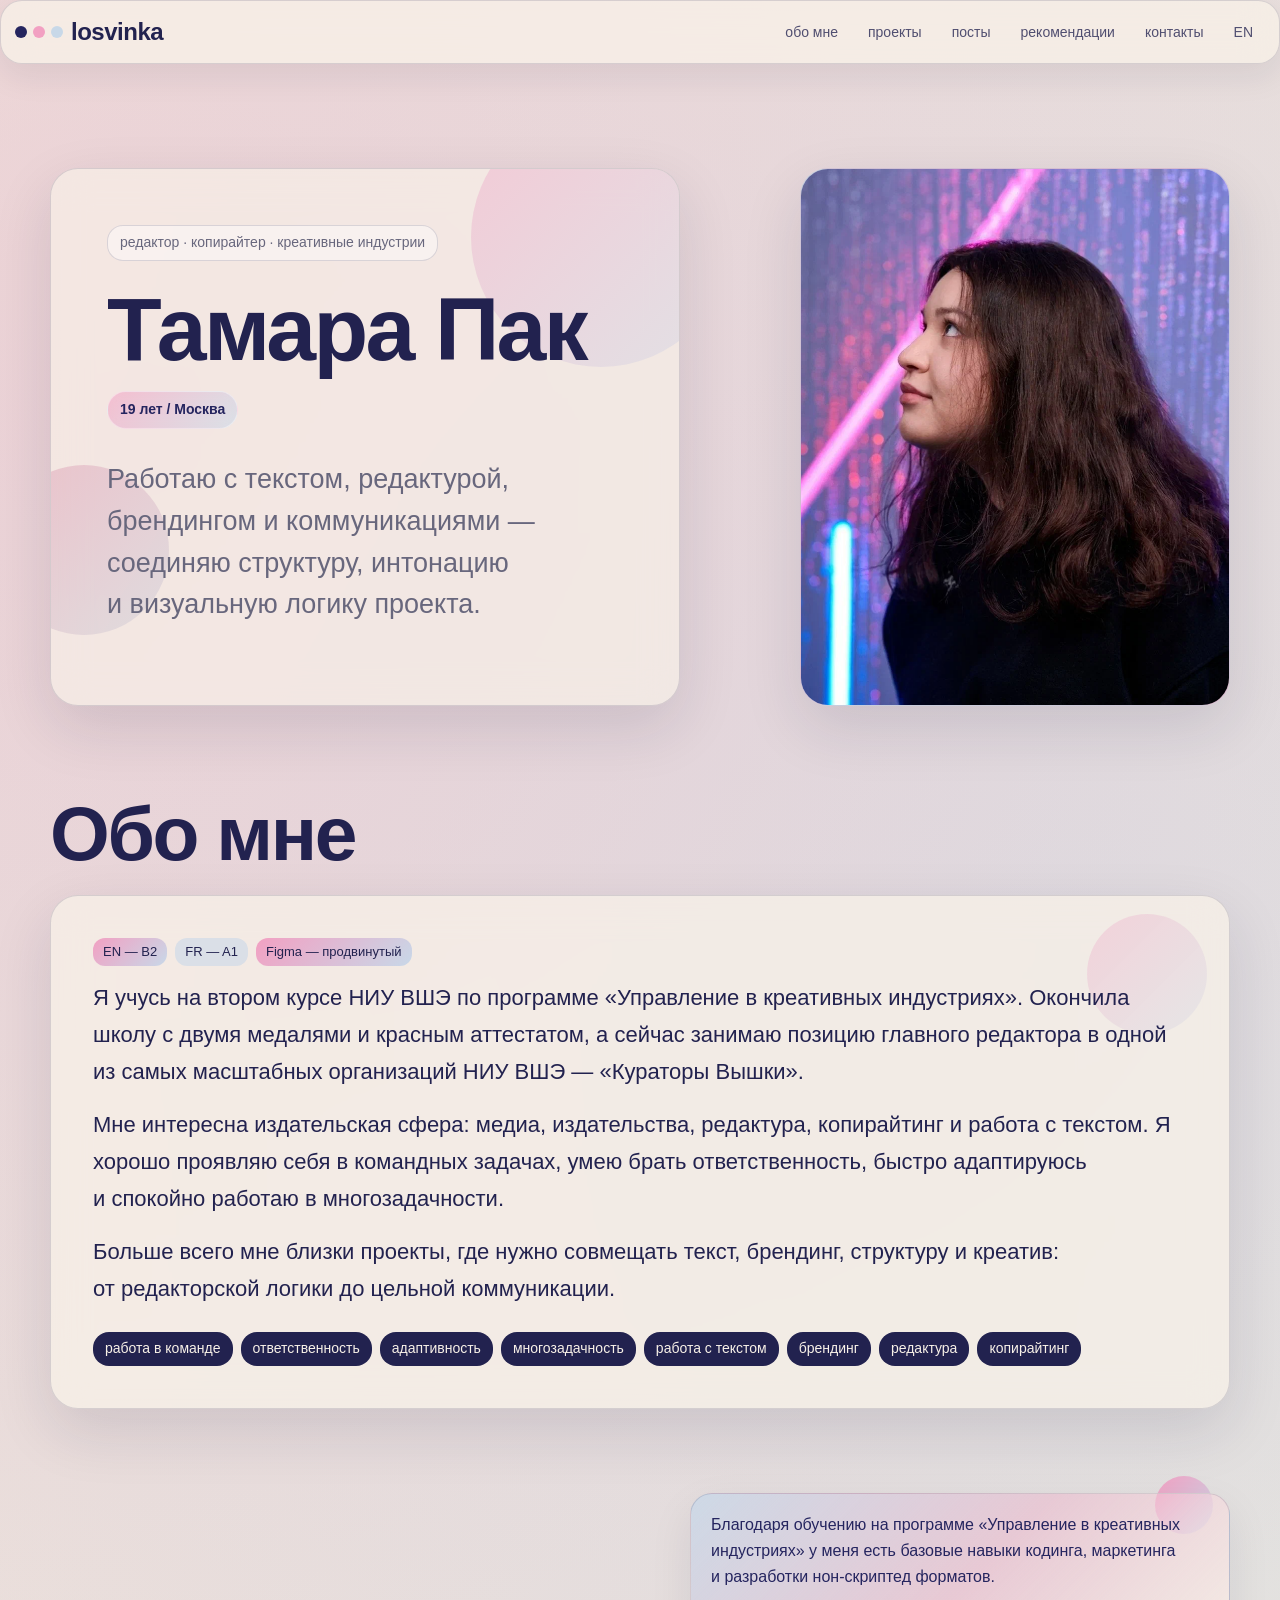
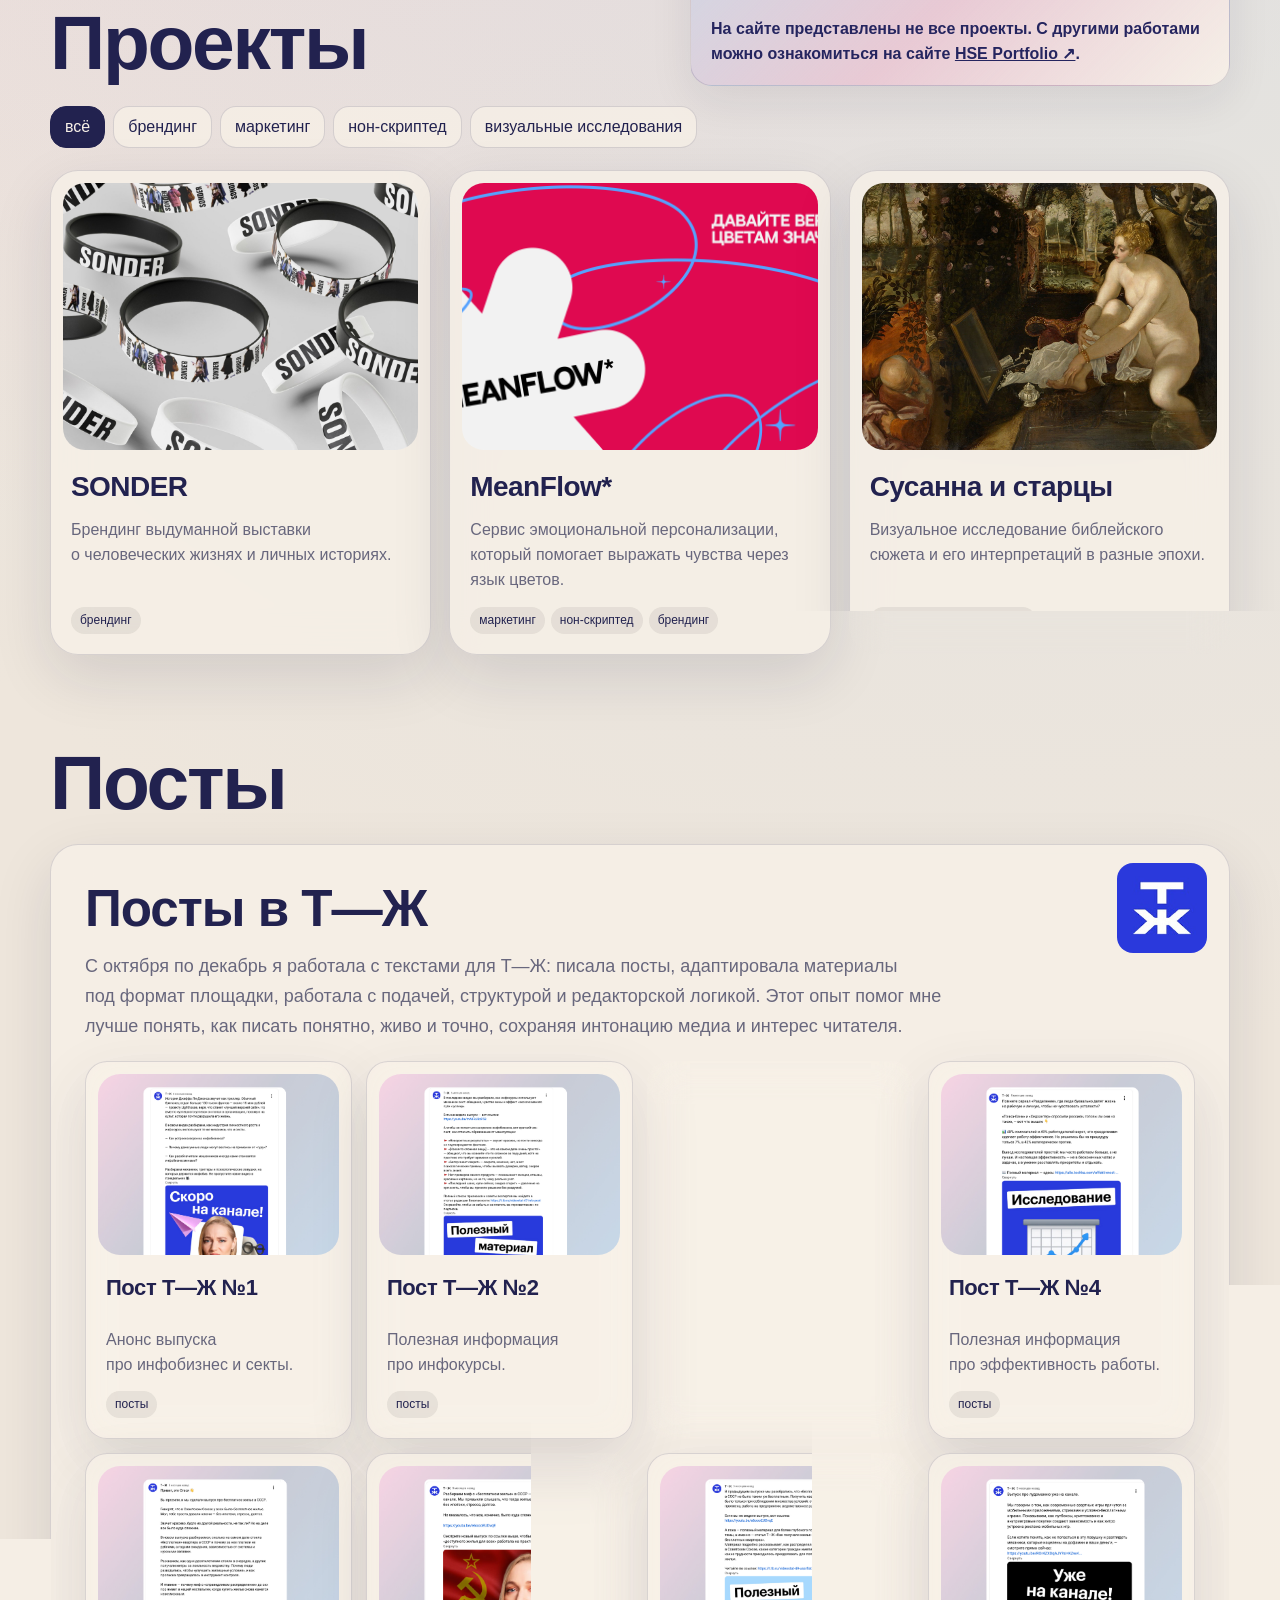
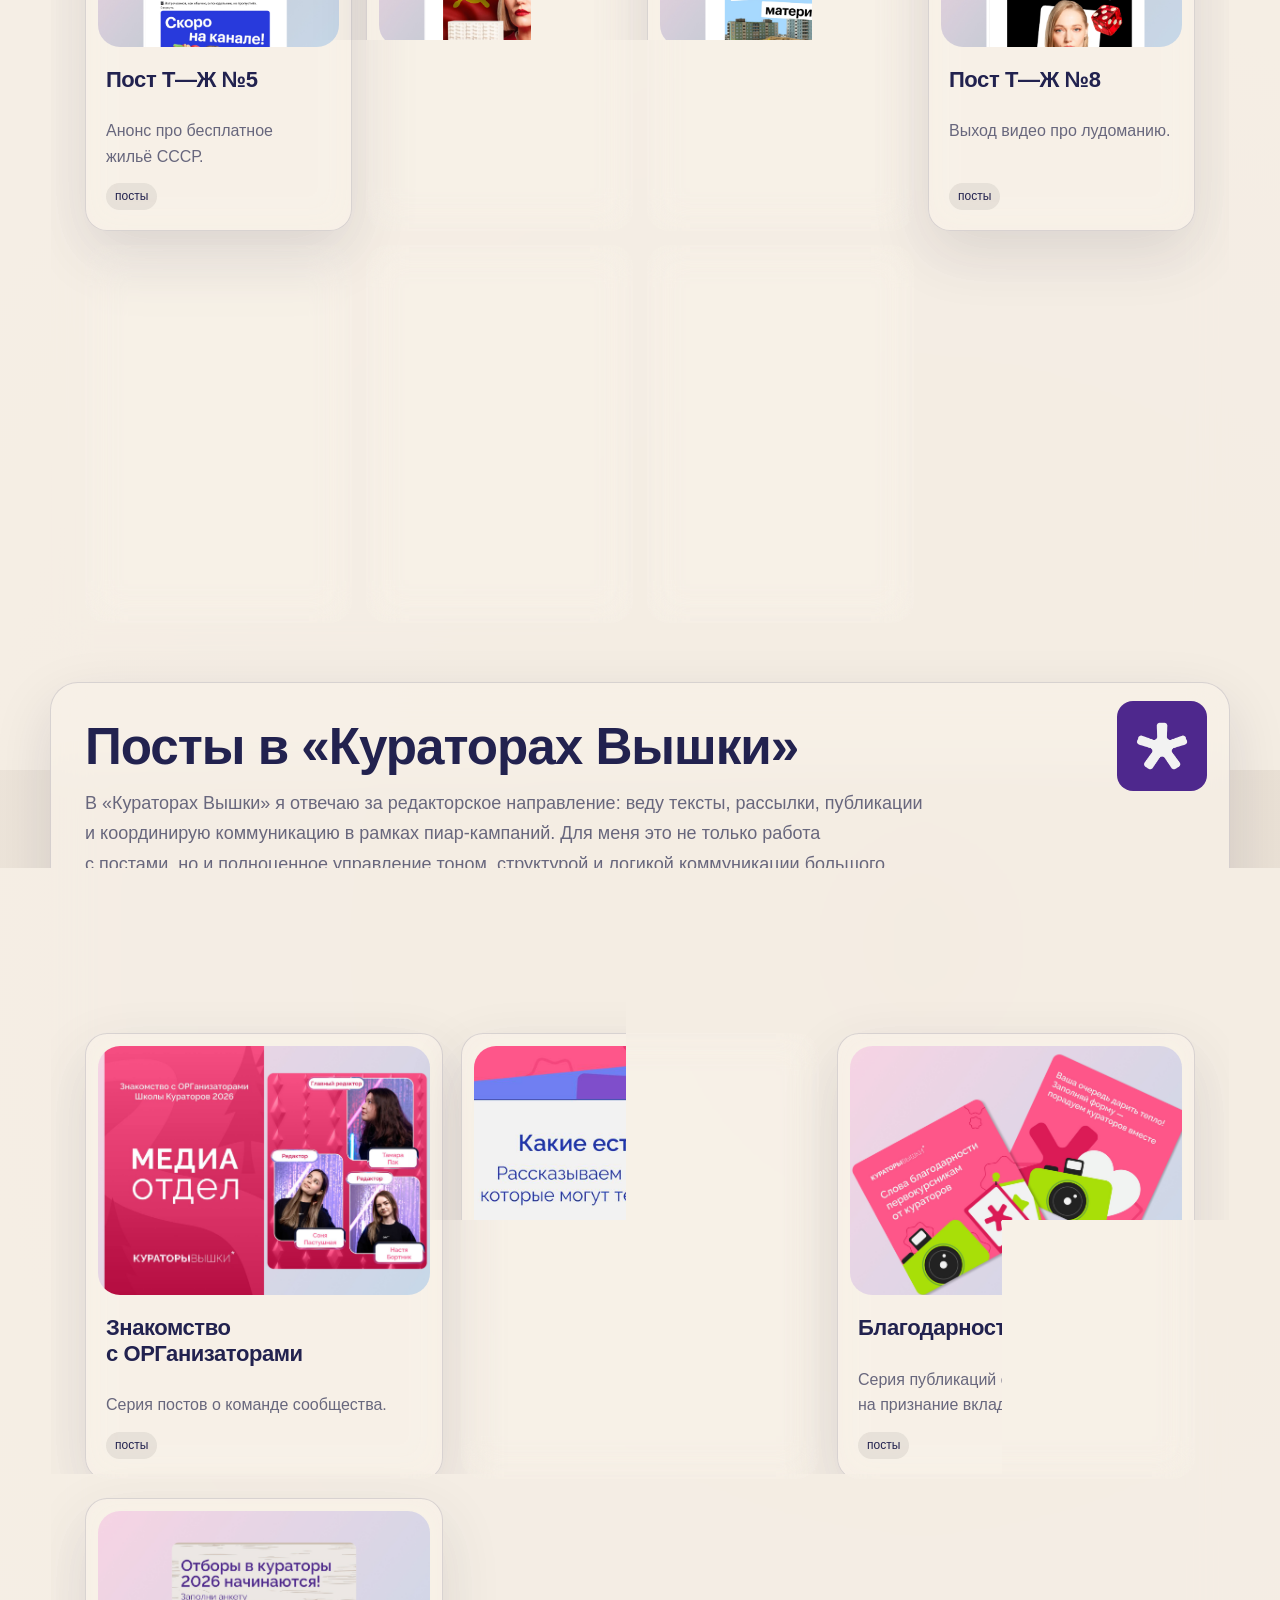
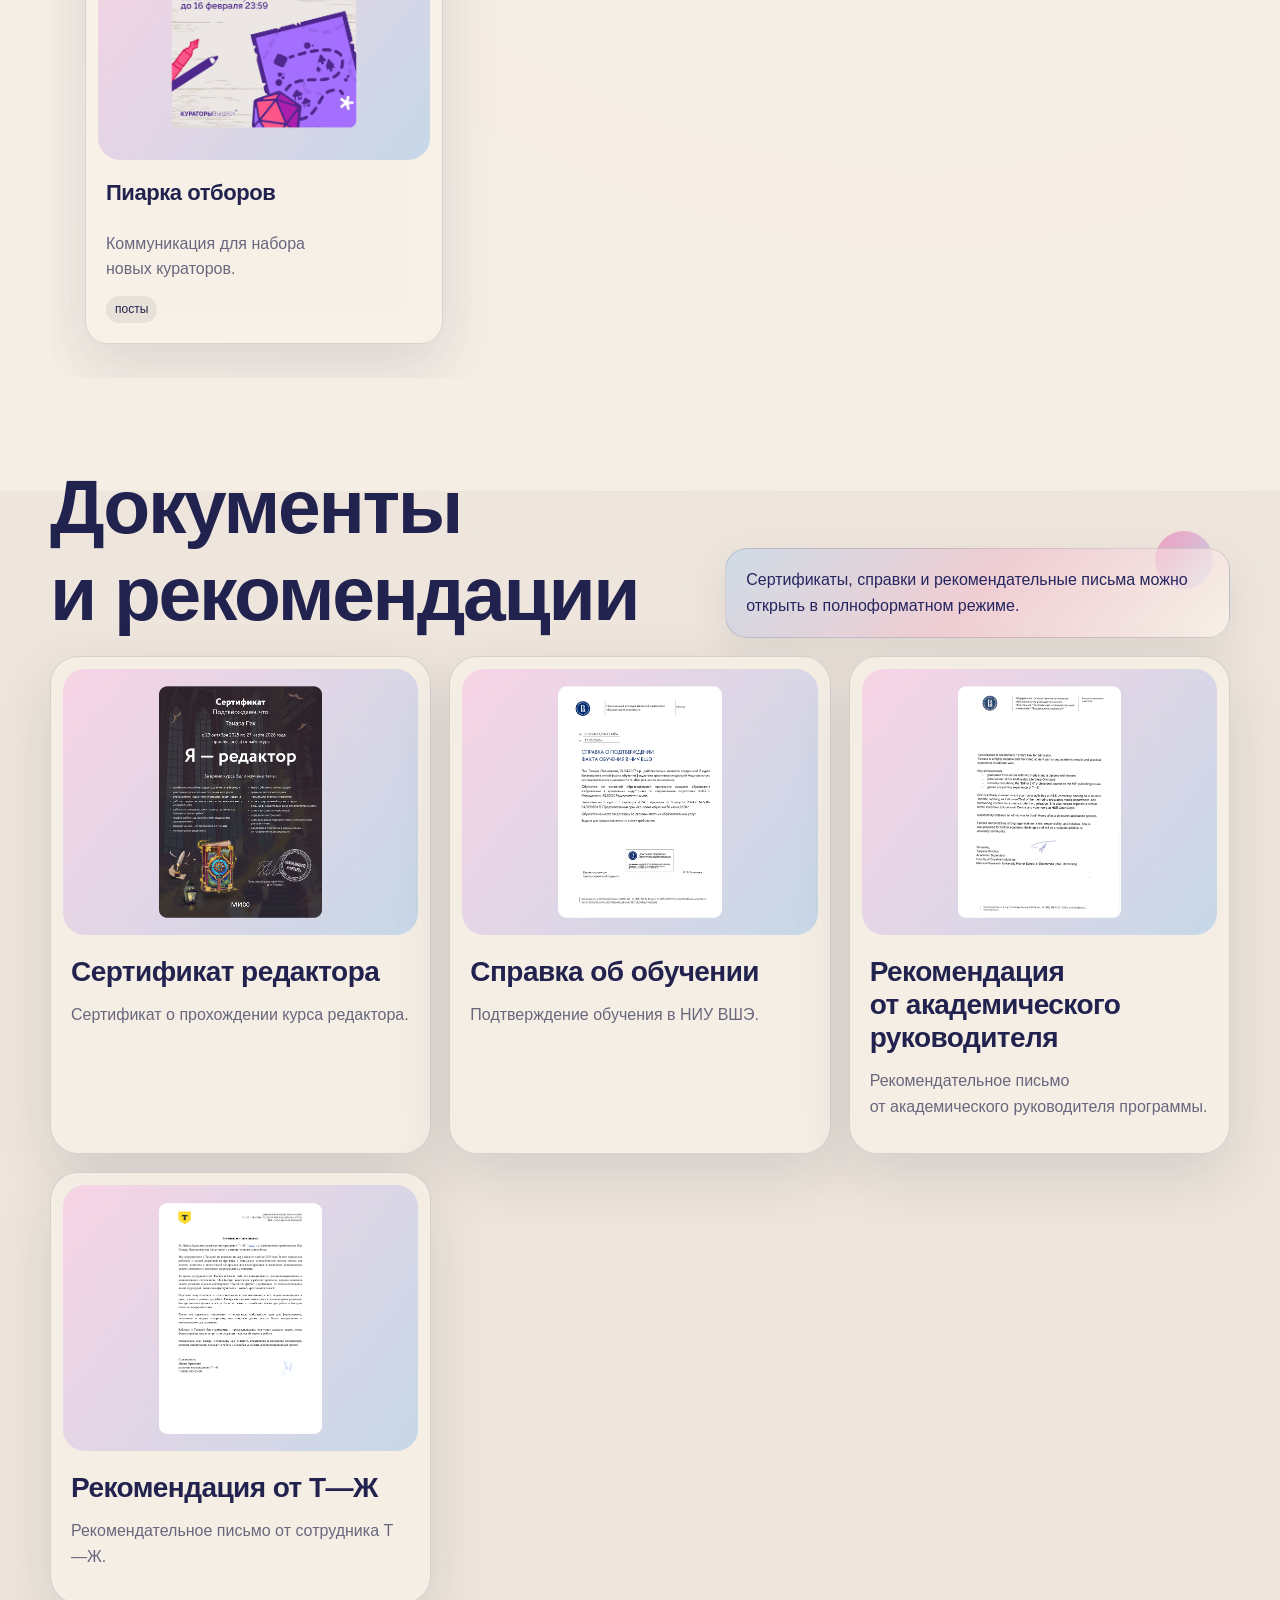
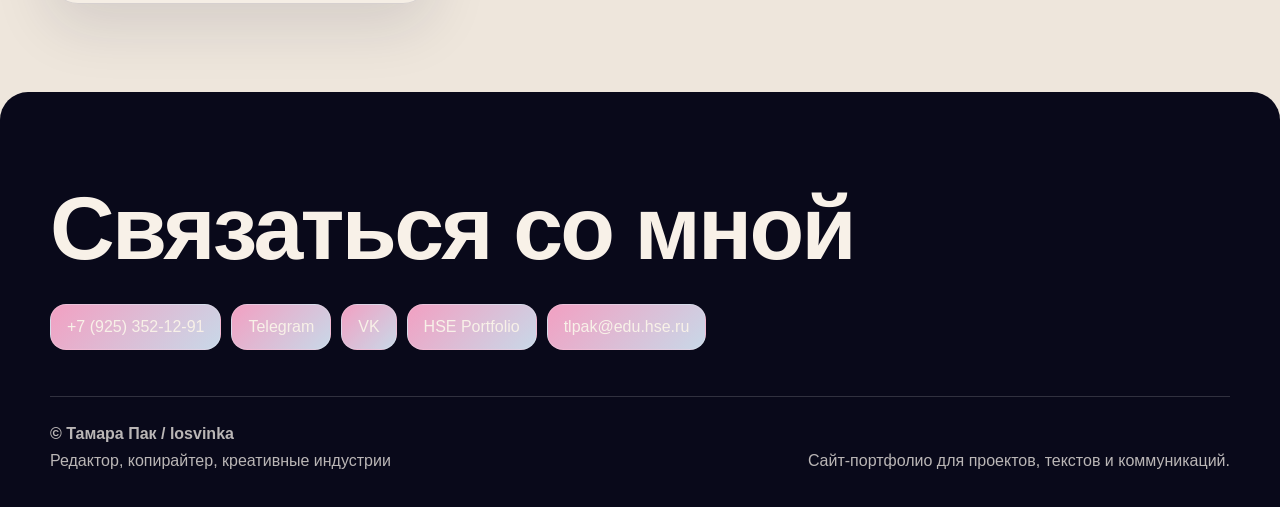
==== commit 3ec9f447: "OKK" ====
--- a/index.html
+++ b/index.html
@@ -689,6 +689,15 @@
       .document-card {
         min-height: 360px;
       }
+      .projects-note a {
+        color: var(--blue-deep);
+        font-weight: 600;
+        text-decoration: none;
+      }
+
+      .projects-note a:hover {
+        text-decoration: underline;
+      }
       .burger {
         display: none;
         width: 42px;
@@ -738,7 +747,11 @@
         gap: 10px;
         margin-bottom: 46px;
       }
-
+      .projects-note a {
+        text-decoration: underline;
+        text-underline-offset: 3px;
+        text-decoration-thickness: 1.5px;
+      }
       .contact-links .link-button {
         display: inline-flex;
         align-items: center;
@@ -1267,7 +1280,7 @@
             "Больше всего мне близки проекты, где нужно совмещать текст, брендинг, структуру и креатив: от редакторской логики до цельной коммуникации.",
           projectsTitle: "Проекты",
           projectsNote:
-            "Благодаря обучению на программе «Управление в креативных индустриях» у меня есть базовые навыки кодинга, маркетинга и разработки нон-скриптед форматов.",
+            "Благодаря обучению на программе «Управление в креативных индустриях» у меня есть базовые навыки кодинга, маркетинга и разработки нон-скриптед форматов.<br><br><strong>На сайте представлены не все проекты. С другими работами можно ознакомиться на сайте <a href='https://hsedesign.ru/account/losvinka' target='_blank' style='text-decoration: underline;'>HSE Portfolio ↗</a>.</strong>",
           postsTitle: "Посты",
           tjTitle: "Посты в Т—Ж",
           tjIntro:
@@ -1327,7 +1340,7 @@
             "I am especially drawn to projects that combine text, branding, structure and creativity — from editorial logic to complete communication systems.",
           projectsTitle: "Projects",
           projectsNote:
-            "Through the Creative Industries Management programme, I have developed basic skills in coding, marketing and non-scripted format development.",
+            "Through the Creative Industries Management programme, I have developed basic skills in coding, marketing and non-scripted format development.<br><br><strong>Not all projects are shown here. More work is available on <a href='https://hsedesign.ru/account/losvinka' target='_blank' style='text-decoration: underline;'>HSE Portfolio ↗</a>.</strong>",
           postsTitle: "Posts",
           tjTitle: "Posts for T—J",
           tjIntro:
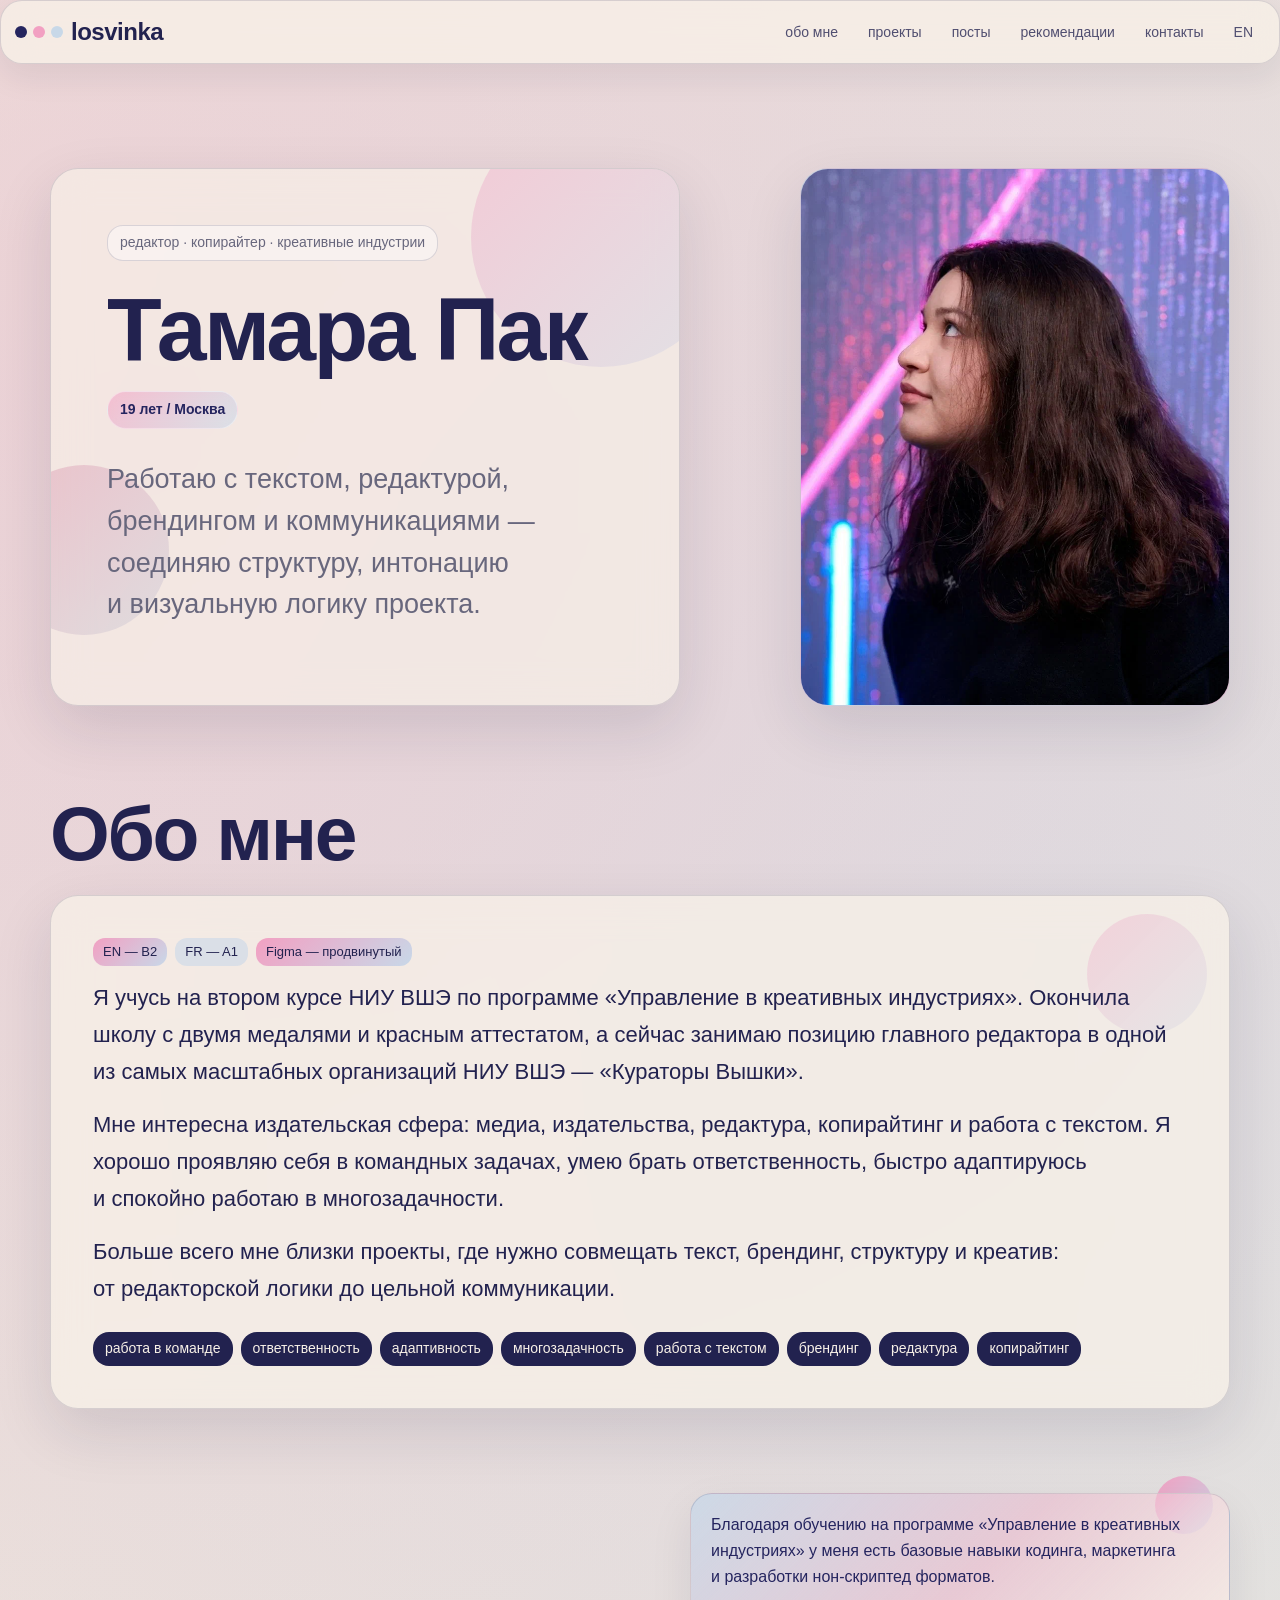
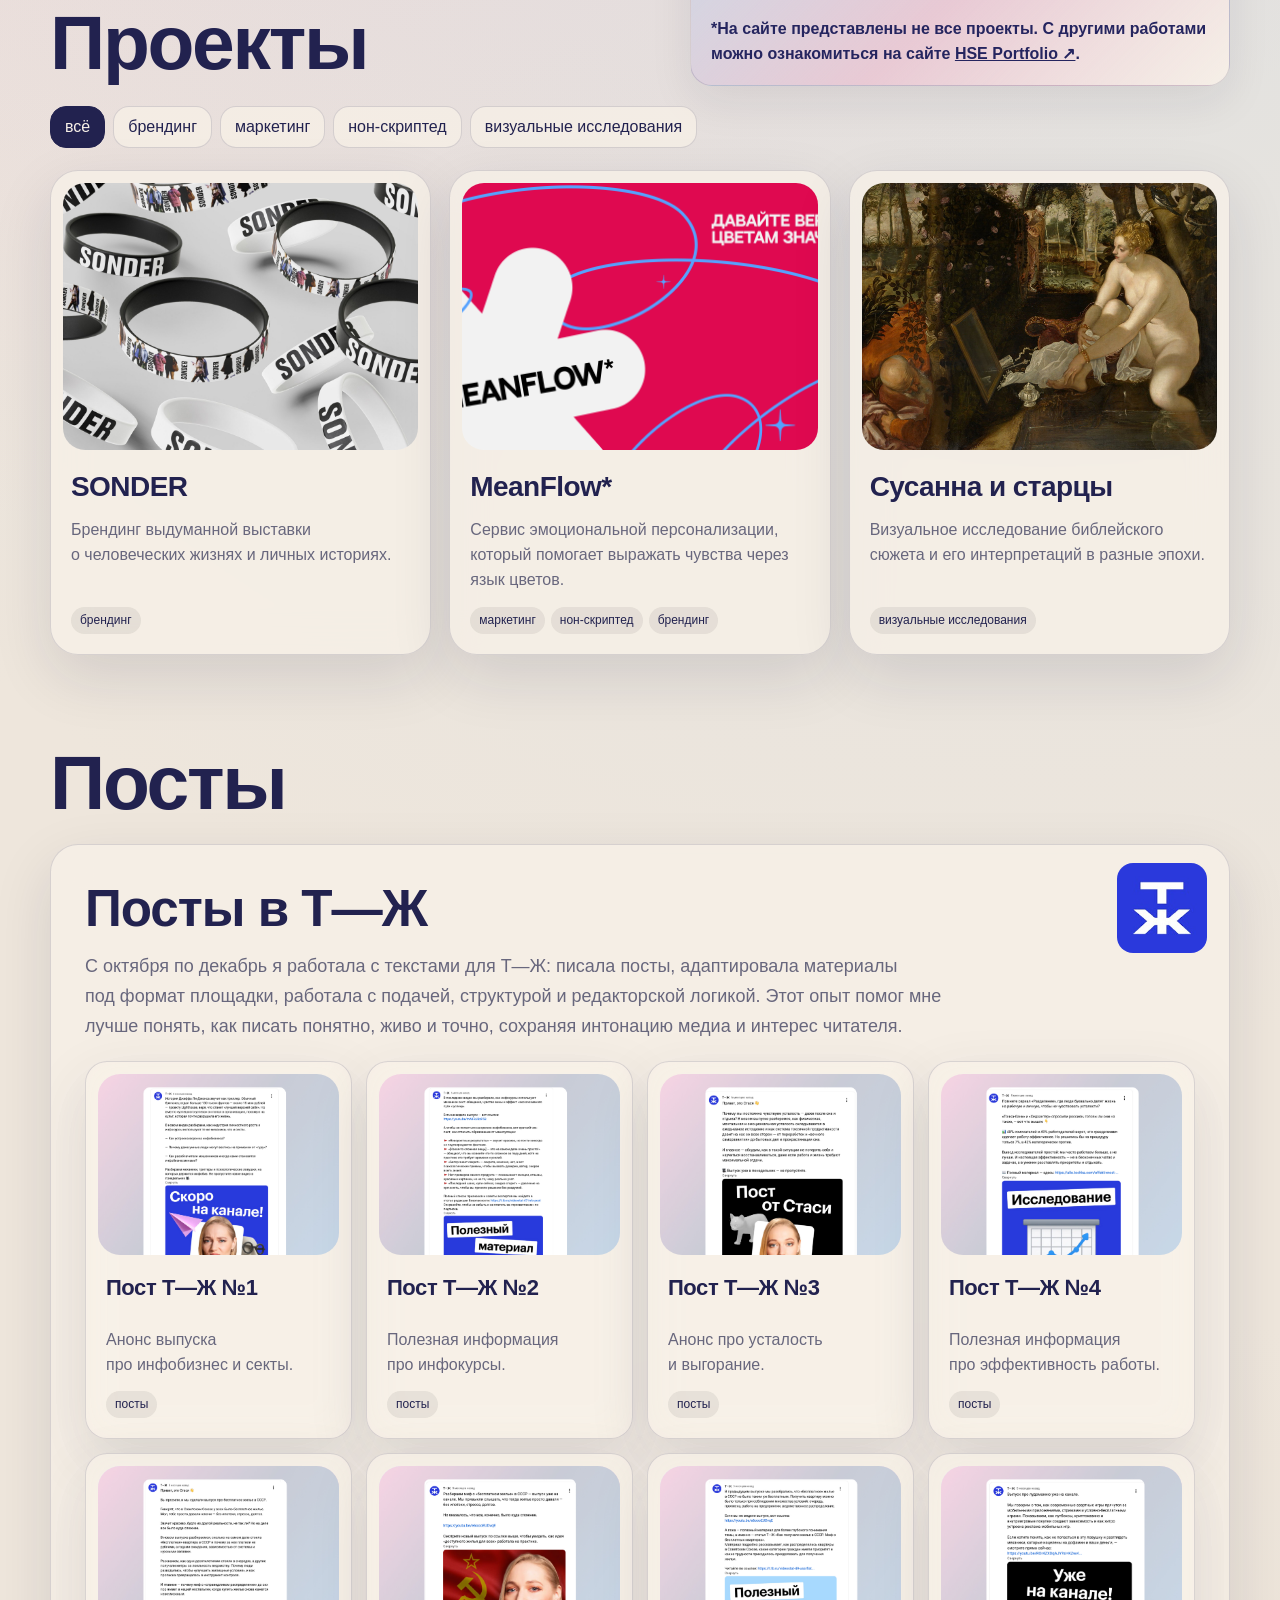
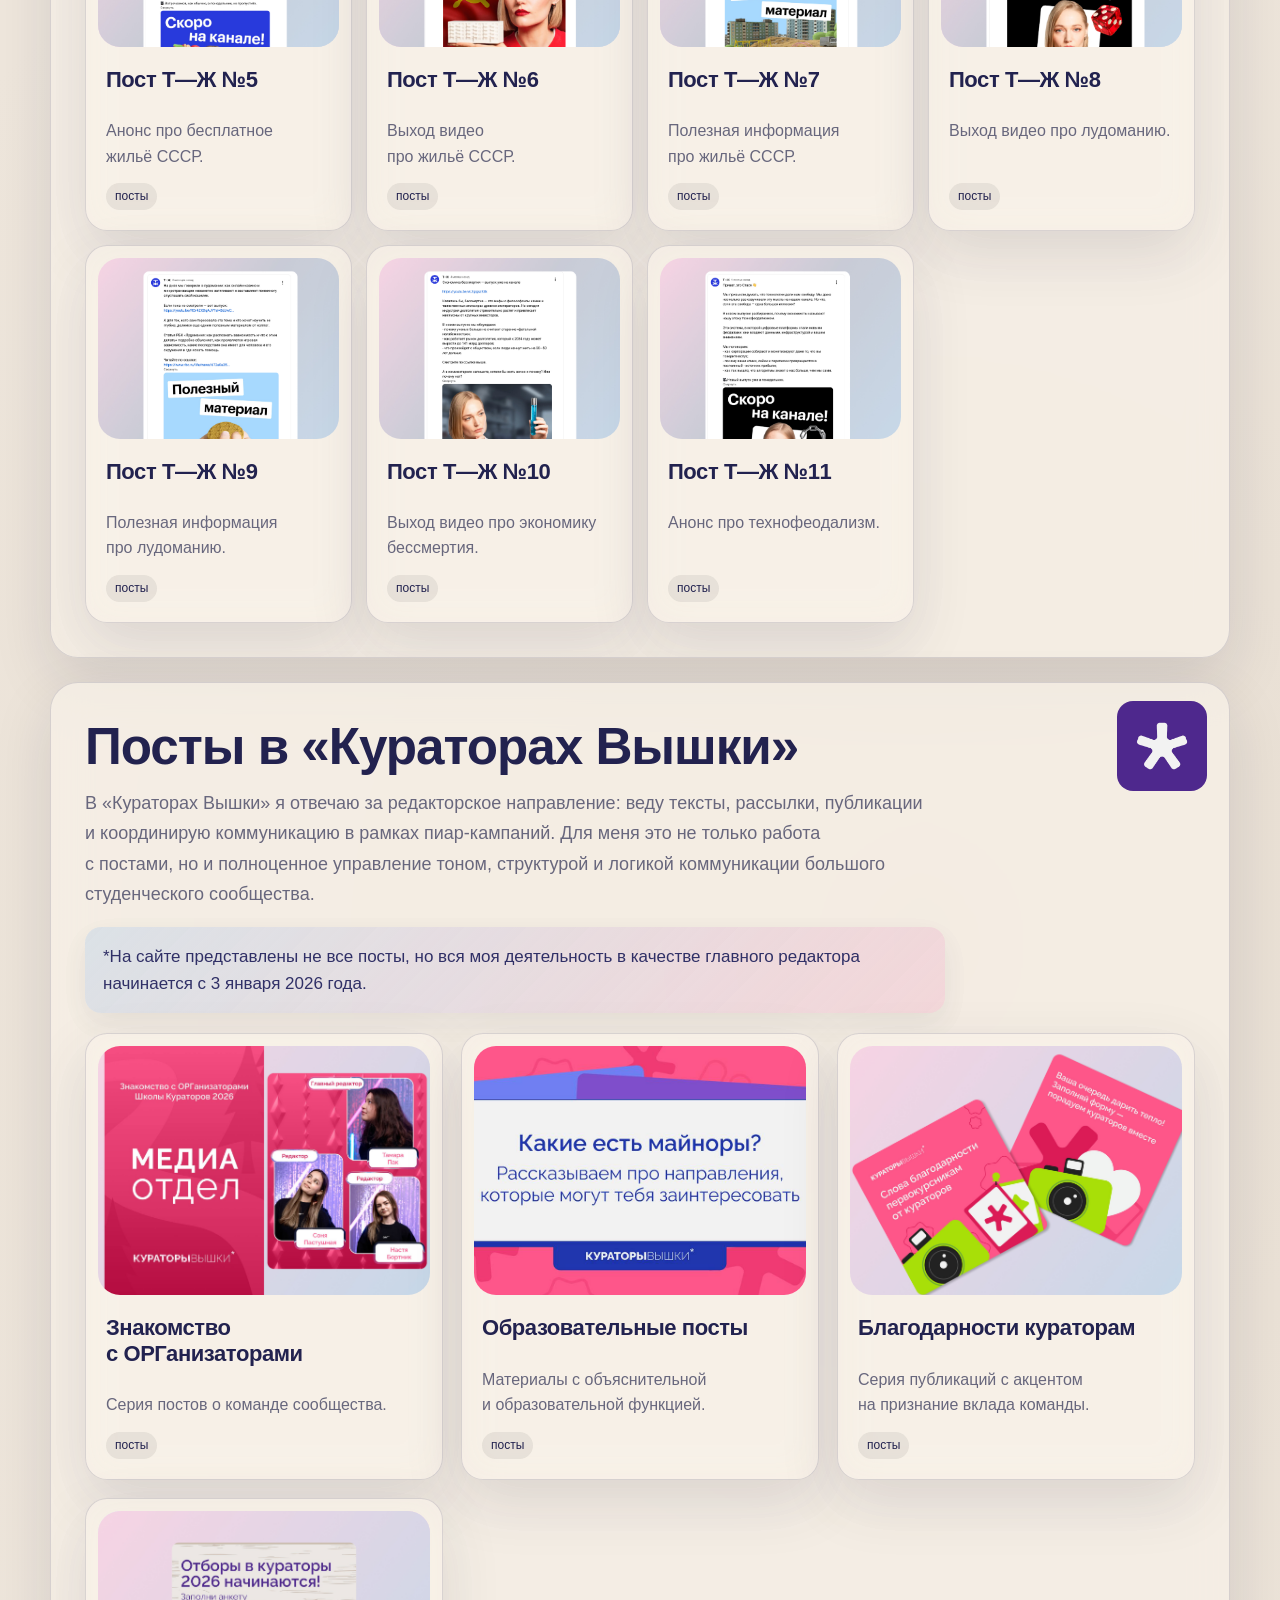
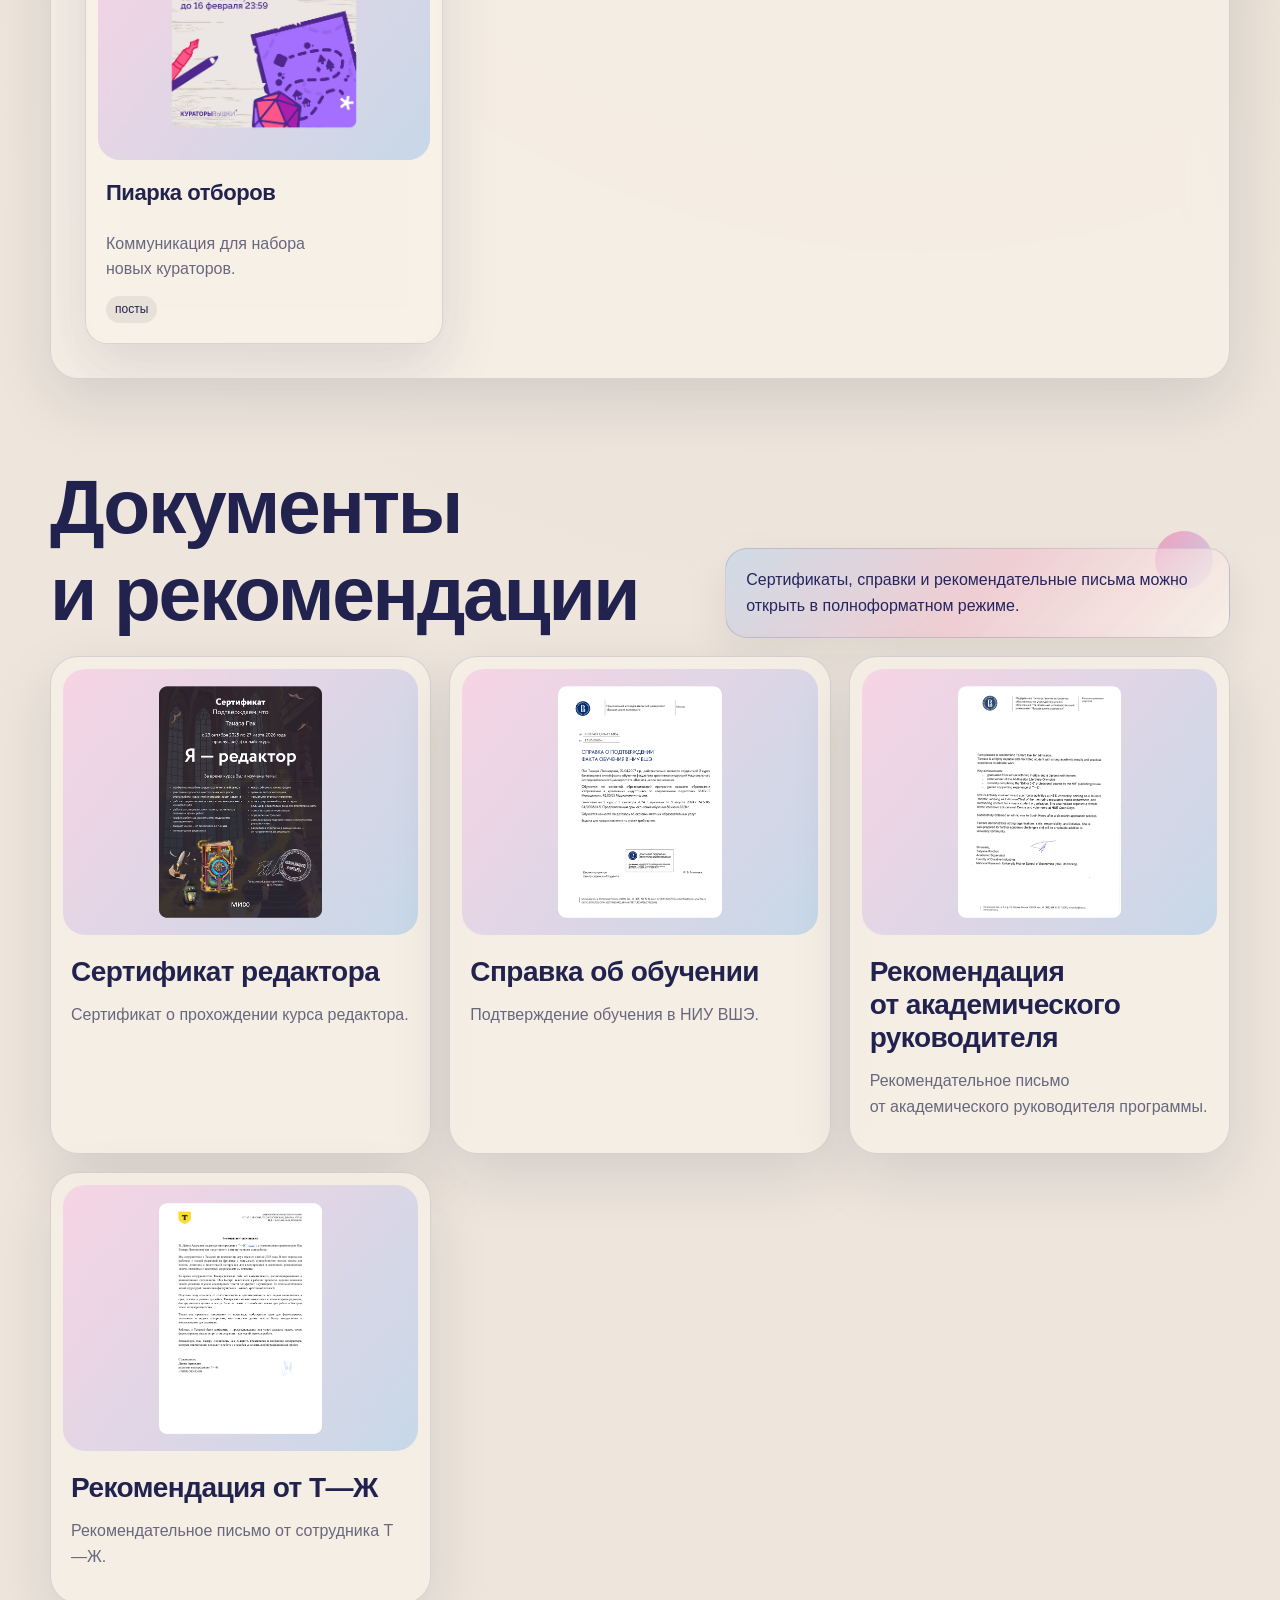
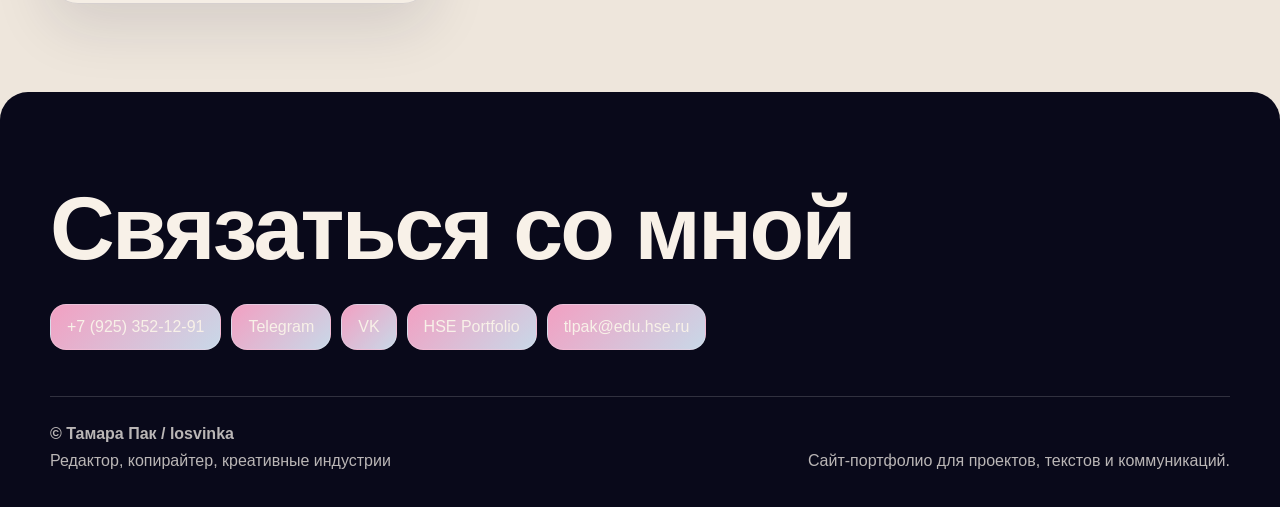
==== commit 20e2bd46: "OKK" ====
--- a/index.html
+++ b/index.html
@@ -1116,7 +1116,7 @@
                 <div class="language-badges" aria-label="Языки">
                   <span class="language-badge">EN — B2</span>
                   <span class="language-badge secondary">FR — A1</span>
-                  <span class="language-badge">Figma — продвинутый</span>
+                  <span class="language-badge" data-i18n="figmaLevel"></span>
                 </div>
                 <p data-i18n="aboutP1"></p>
                 <p data-i18n="aboutP2"></p>
@@ -1266,6 +1266,7 @@
           navProjects: "проекты",
           navPosts: "посты",
           navDocuments: "рекомендации",
+          figmaLevel: "Figma — продвинутый",
           navContacts: "контакты",
           heroKicker: "редактор · копирайтер · креативные индустрии",
           heroTitle: "Тамара Пак",
@@ -1280,7 +1281,7 @@
             "Больше всего мне близки проекты, где нужно совмещать текст, брендинг, структуру и креатив: от редакторской логики до цельной коммуникации.",
           projectsTitle: "Проекты",
           projectsNote:
-            "Благодаря обучению на программе «Управление в креативных индустриях» у меня есть базовые навыки кодинга, маркетинга и разработки нон-скриптед форматов.<br><br><strong>На сайте представлены не все проекты. С другими работами можно ознакомиться на сайте <a href='https://hsedesign.ru/account/losvinka' target='_blank' style='text-decoration: underline;'>HSE Portfolio ↗</a>.</strong>",
+            "Благодаря обучению на программе «Управление в креативных индустриях» у меня есть базовые навыки кодинга, маркетинга и разработки нон-скриптед форматов.<br><br><strong>*На сайте представлены не все проекты. С другими работами можно ознакомиться на сайте <a href='https://hsedesign.ru/account/losvinka' target='_blank' style='text-decoration: underline;'>HSE Portfolio ↗</a>.</strong>",
           postsTitle: "Посты",
           tjTitle: "Посты в Т—Ж",
           tjIntro:
@@ -1326,6 +1327,7 @@
           navProjects: "projects",
           navPosts: "posts",
           navDocuments: "references",
+          figmaLevel: "Figma — advanced",
           navContacts: "contacts",
           heroKicker: "editor · copywriter · creative industries",
           heroTitle: "Tamara Pak",
@@ -1340,14 +1342,14 @@
             "I am especially drawn to projects that combine text, branding, structure and creativity — from editorial logic to complete communication systems.",
           projectsTitle: "Projects",
           projectsNote:
-            "Through the Creative Industries Management programme, I have developed basic skills in coding, marketing and non-scripted format development.<br><br><strong>Not all projects are shown here. More work is available on <a href='https://hsedesign.ru/account/losvinka' target='_blank' style='text-decoration: underline;'>HSE Portfolio ↗</a>.</strong>",
+            "Through the Creative Industries Management programme, I have developed basic skills in coding, marketing and non-scripted format development.<br><br><strong>*Not all projects are shown here. More work is available on <a href='https://hsedesign.ru/account/losvinka' target='_blank' style='text-decoration: underline;'>HSE Portfolio ↗</a>.</strong>",
           postsTitle: "Posts",
           tjTitle: "Posts for T—J",
           tjIntro:
             "From October to December, I worked on texts for T—J: writing posts, adapting materials for the platform, and shaping structure, tone and editorial logic. This experience helped me understand how to write clearly, vividly and precisely while preserving a media brand’s voice and the reader’s interest.",
           curatorsTitle: "Posts for HSE Curators",
           curatorsIntro:
-            "At HSE Curators, I am responsible for the editorial direction: texts, newsletters, publications and communication for PR campaigns. For me, this is not only about posts, but also about managing tone, structure and the communication logic of a large student community.</p><div class='note-block'>Not all posts are shown on the website, but my work as editor-in-chief starts from January 3, 2026.</div><p>",
+            "At HSE Curators, I am responsible for the editorial direction: texts, newsletters, publications and communication for PR campaigns. For me, this is not only about posts, but also about managing tone, structure and the communication logic of a large student community.</p><div class='note-block'>*Not all posts are shown on the website, but my work as editor-in-chief starts from January 3, 2026.</div><p>",
           docsTitle: "Documents and references",
           docsNote:
             "Certificates, proof of study and recommendation letters can be opened in full-screen view.",
@@ -1423,15 +1425,18 @@
           ],
           links: [
             {
-              label: "Этап 1 · Начало разработки",
+              labelRu: "Этап 1 · Начало разработки",
+              labelEn: "Stage 1 · Project start",
               url: "https://hsedesign.ru/project/a5ba8759f43a48789034e1950376e819",
             },
             {
-              label: "Этап 2 · Брендбук и прототип",
+              labelRu: "Этап 2 · Брендбук и прототип",
+              labelEn: "Stage 2 · Brand book and prototype",
               url: "https://hsedesign.ru/project/d1c20372dce249128639114eee3d2918",
             },
             {
-              label: "Этап 3 · Нон-скриптед и интервью",
+              labelRu: "Этап 3 · Нон-скриптед и интервью",
+              labelEn: "Stage 3 · Non-scripted and interviews",
               url: "https://hsedesign.ru/project/4ad801cbe5994dc8921848936a3be10d",
             },
           ],
@@ -1532,7 +1537,33 @@
         "Выход выпуска про «экономику бессмертия». Тема рынка долголетия и его последствий.",
         "Анонс выпуска про технофеодализм. Подводка к теме власти цифровых платформ над пользователями.",
       ];
-
+      var tjEnExcerpts = [
+        "Announcement for an episode about infobusiness and cults.",
+        "Useful information about online courses.",
+        "Announcement about fatigue and burnout.",
+        "Useful information about work efficiency.",
+        "Announcement about free housing in the USSR.",
+        "Video release about housing in the USSR.",
+        "Useful information about housing in the USSR.",
+        "Video release about gambling addiction.",
+        "Useful information about gambling addiction.",
+        "Video release about the immortality economy.",
+        "Announcement about techno-feudalism.",
+      ];
+
+      var tjEnTexts = [
+        "Announcement for an episode about infobusiness. A story of a person who got involved in a cult-like organisation, with an introduction to the topic of manipulation.",
+        "A useful checklist on how to recognise manipulation in online courses. A breakdown of common triggers and tricks used by “gurus”.",
+        "Announcement for an episode about fatigue and burnout. A promise to explore the causes of constant exhaustion.",
+        "A material based on research about efficiency and the separation of life areas. The main point: it is not about the amount of work, but about priorities.",
+        "Announcement for an episode about the myth of free housing in the USSR, introduced through a common misconception.",
+        "Episode release: debunking the myth of free housing and explaining the real conditions for receiving apartments.",
+        "Additional material: a detailed article about how housing was actually distributed.",
+        "Episode release about gambling addiction. A breakdown of the mechanisms of addiction in games and apps.",
+        "Useful material: how to recognise gambling addiction and what to do about it.",
+        "Episode release about the “immortality economy”. A look at the longevity market and its consequences.",
+        "Announcement for an episode about techno-feudalism. An introduction to the power of digital platforms over users.",
+      ];
       for (var tjIndex = 1; tjIndex <= 11; tjIndex += 1) {
         tjPosts.push({
           id: "tj-" + tjIndex,
@@ -1544,8 +1575,8 @@
           },
           en: {
             title: "T—J post #" + tjIndex,
-            excerpt: "An example of editorial work for T—J social posts.",
-            text: "An example of a T—J post: shaping structure and tone, adapting the material to the platform format and preserving the editorial voice.",
+            excerpt: tjEnExcerpts[tjIndex - 1],
+            text: tjEnTexts[tjIndex - 1],
           },
         });
       }
@@ -1961,7 +1992,9 @@
               '<a href="' +
               escapeHtml(link.url) +
               '" target="_blank" rel="noreferrer">' +
-              noWidows(escapeHtml(link.label)) +
+              noWidows(
+                escapeHtml(currentLang === "ru" ? link.labelRu : link.labelEn),
+              ) +
               " <span>↗</span></a>"
             );
           })
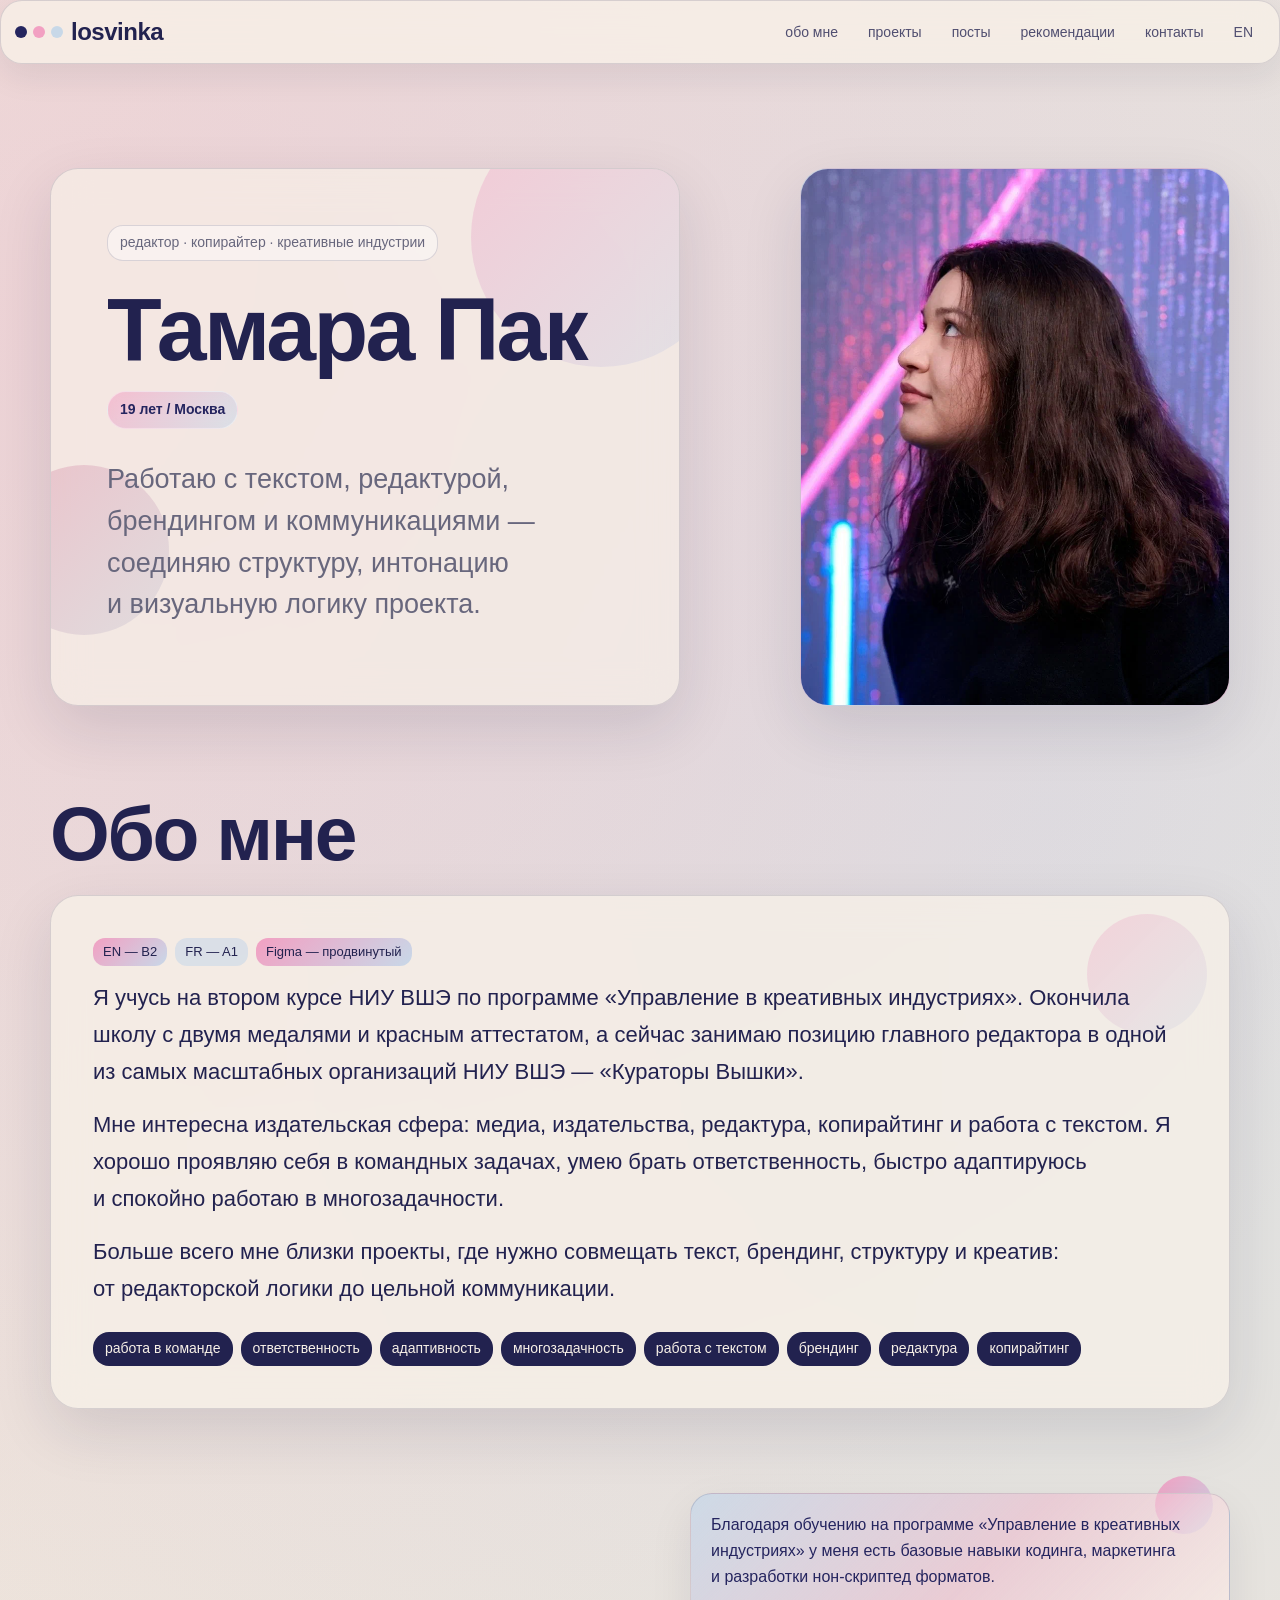
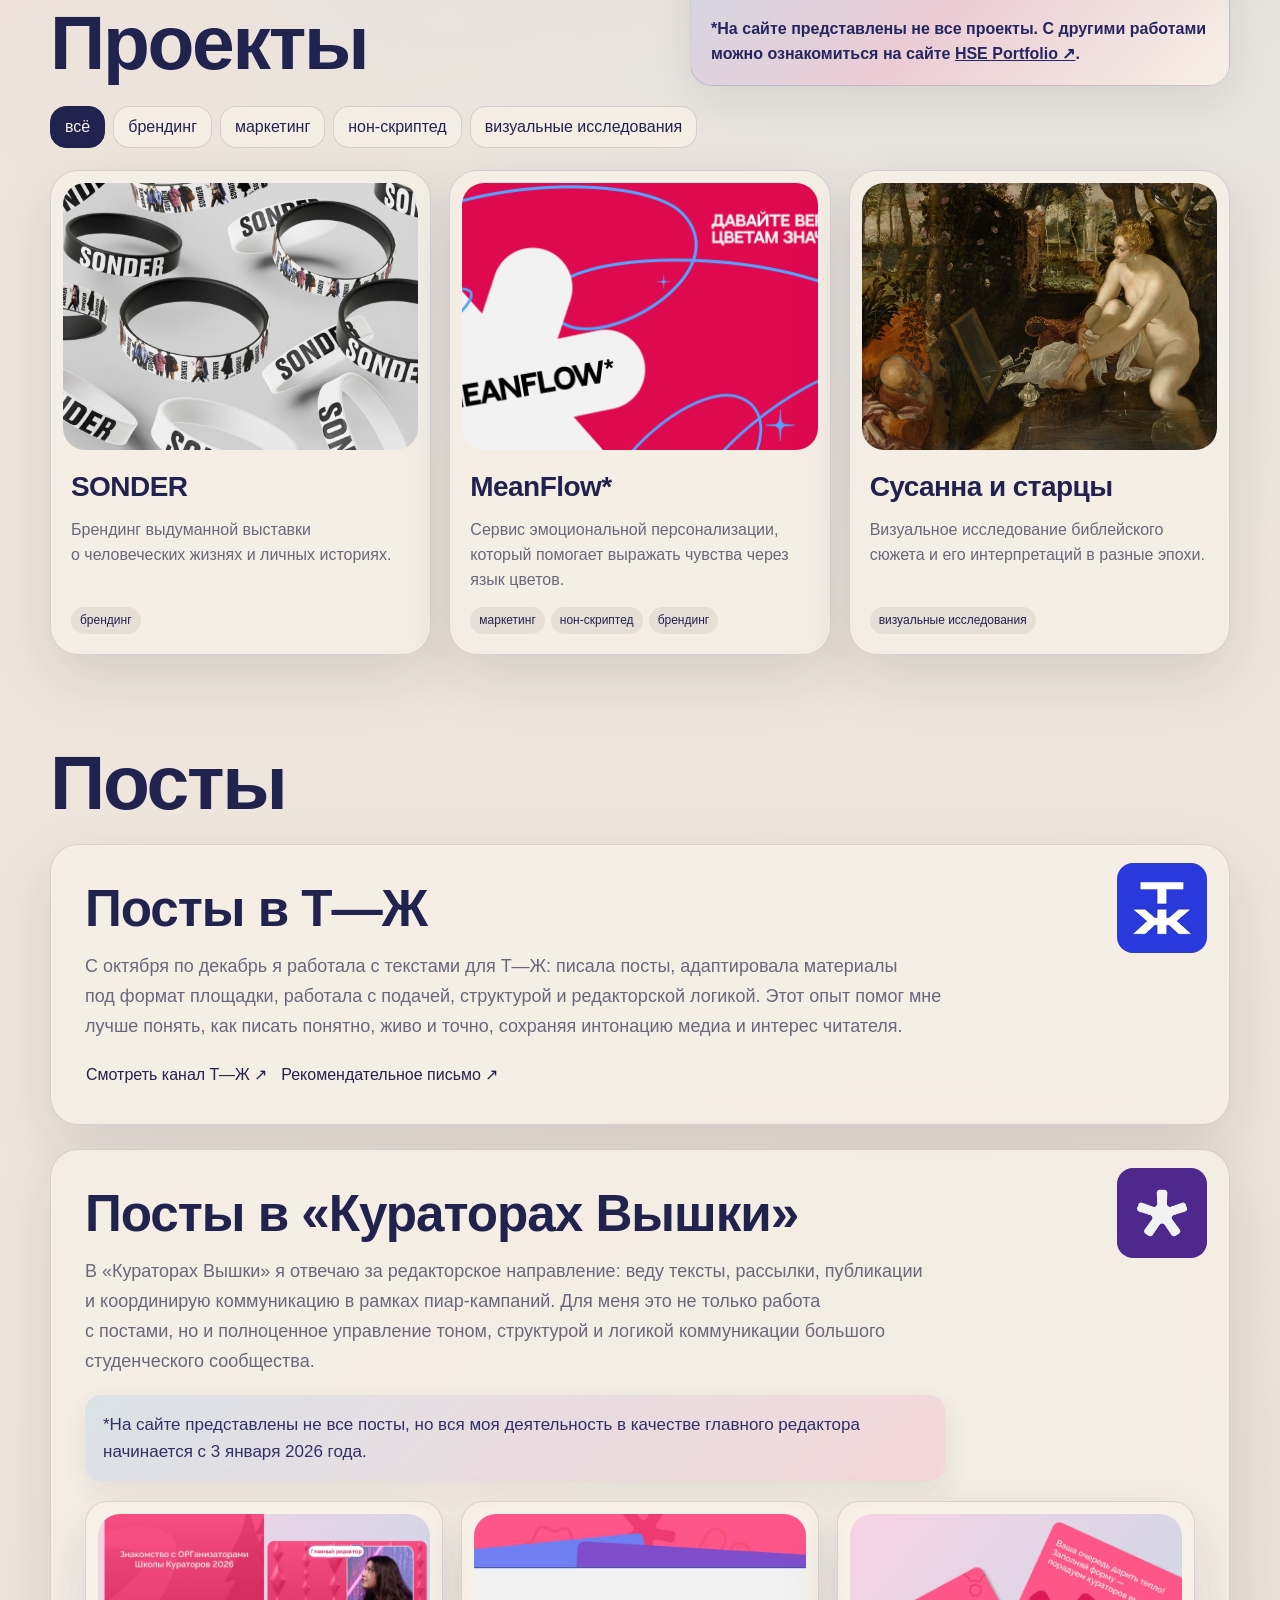
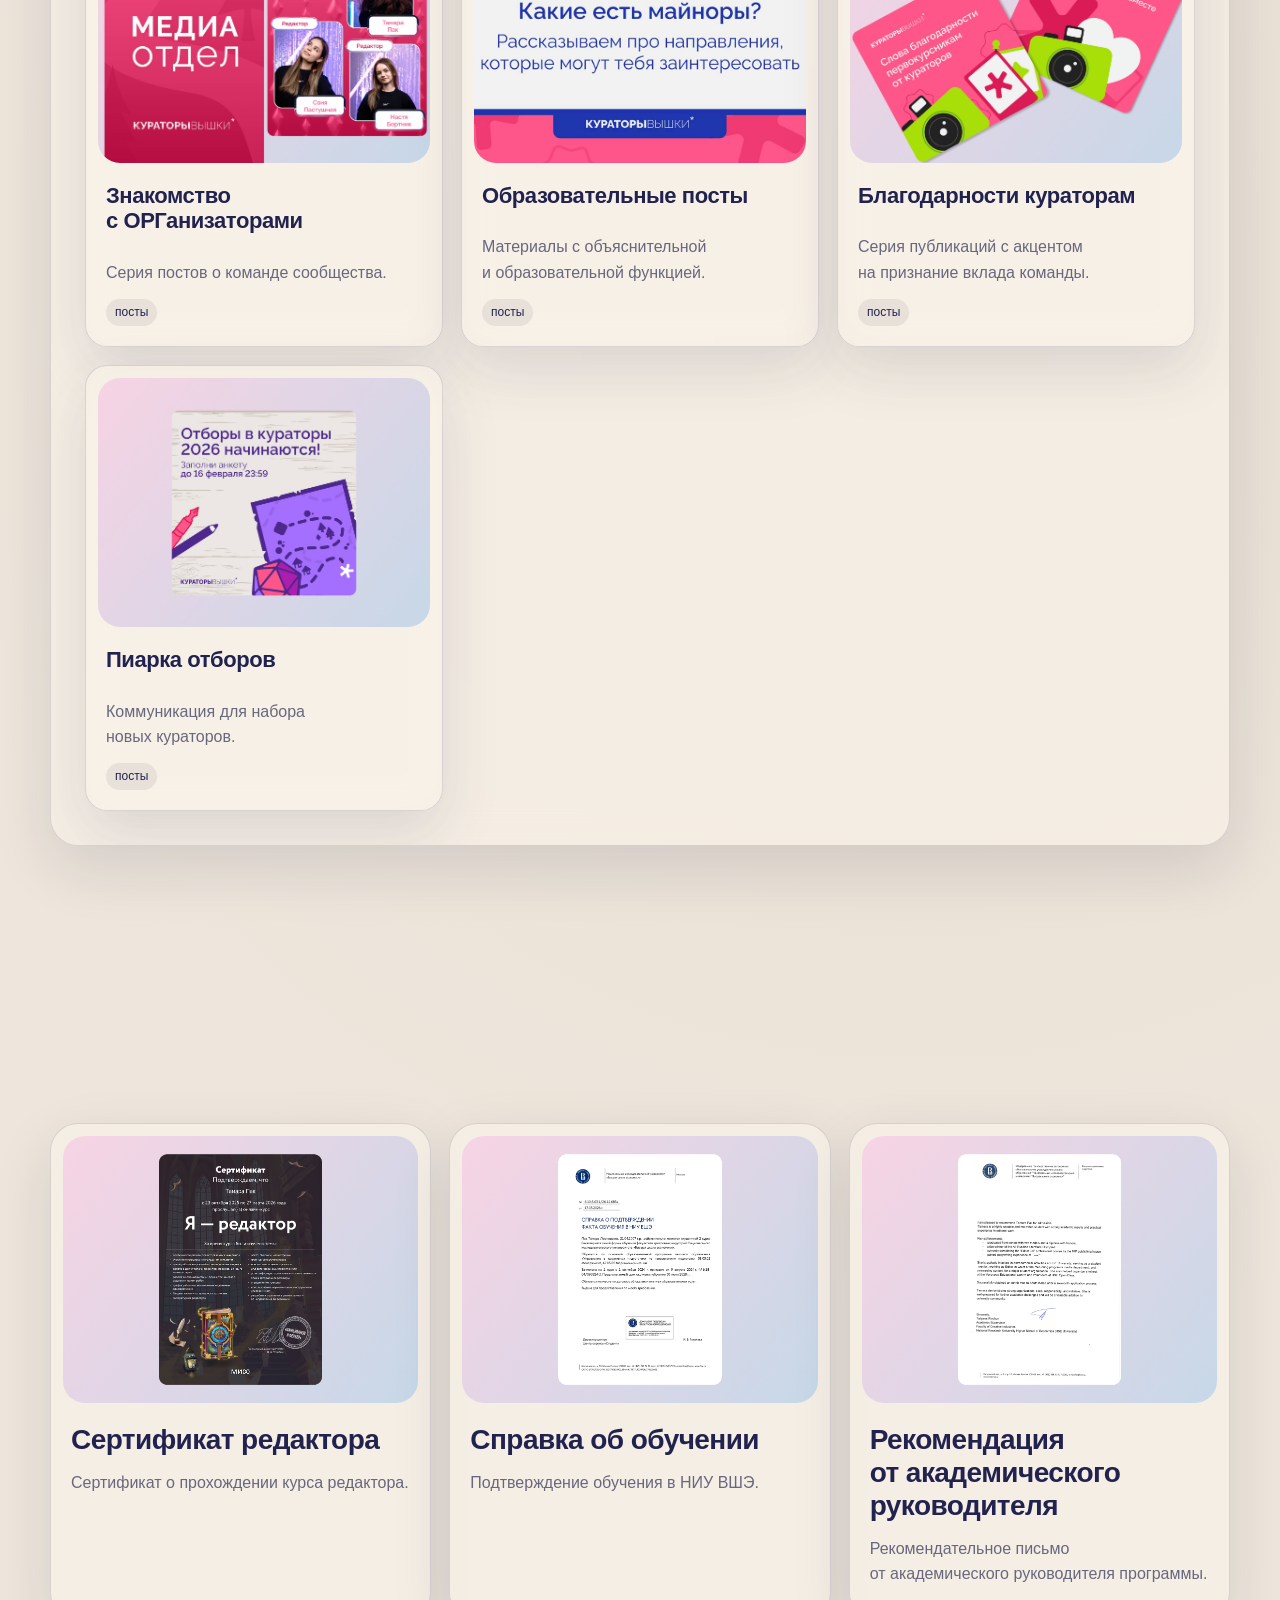
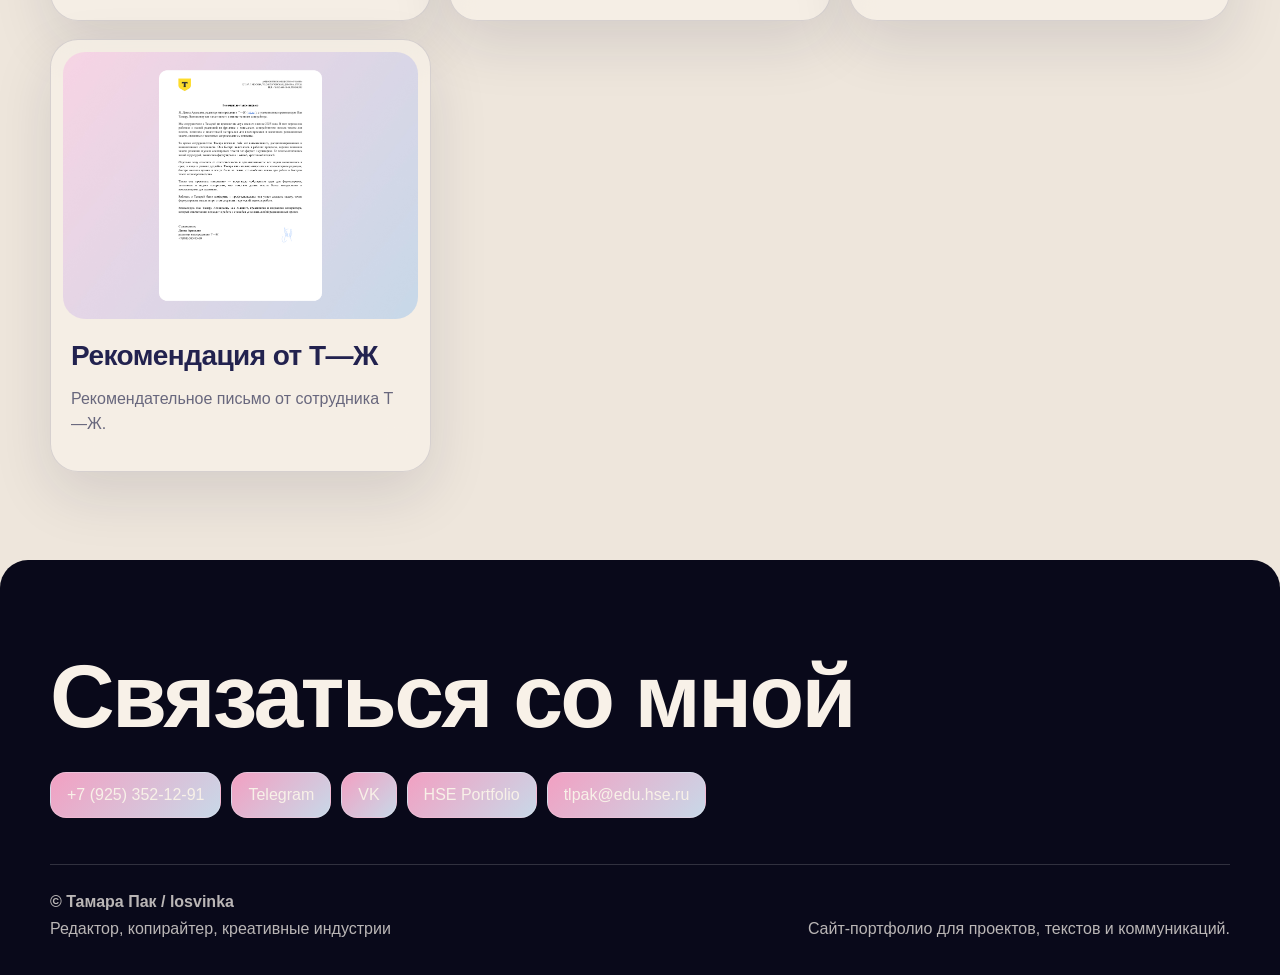
==== commit 3041e8a2: "OKK" ====
--- a/index.html
+++ b/index.html
@@ -848,7 +848,36 @@
         color: var(--white);
         line-height: 1.25;
       }
-
+      .tj-links {
+        display: flex;
+        gap: 12px;
+        margin-top: 16px;
+        flex-wrap: wrap;
+      }
+
+      .btn {
+        display: inline-block;
+        padding: 10px 16px;
+        border-radius: 999px;
+        background: var(--blue-deep);
+        color: white;
+        text-decoration: none;
+        font-size: 14px;
+        transition:
+          transform 0.15s ease,
+          box-shadow 0.15s ease;
+      }
+
+      .btn:hover {
+        transform: translateY(-2px);
+        box-shadow: 0 6px 16px rgba(0, 0, 0, 0.1);
+      }
+
+      .btn-secondary {
+        background: transparent;
+        border: 1px solid var(--line);
+        color: var(--ink);
+      }
       .stage-list {
         display: grid;
         gap: 12px;
@@ -1152,7 +1181,23 @@
                 />
                 <h3 data-i18n="tjTitle"></h3>
                 <p class="post-group-intro" data-i18n="tjIntro"></p>
-                <div class="posts-grid" id="tjPostsGrid"></div>
+                <div class="tj-links">
+                  <a
+                    href="https://www.youtube.com/@T_J_youtube"
+                    target="_blank"
+                    rel="noreferrer"
+                    class="link-button"
+                    data-i18n="tjLink"
+                  ></a>
+
+                  <a
+                    href="https://disk.yandex.ru/i/2urg21bleH-Q0g"
+                    target="_blank"
+                    rel="noreferrer"
+                    class="link-button"
+                    data-i18n="tjLetter"
+                  ></a>
+                </div>
               </div>
               <div class="post-group reveal">
                 <img
@@ -1284,6 +1329,8 @@
             "Благодаря обучению на программе «Управление в креативных индустриях» у меня есть базовые навыки кодинга, маркетинга и разработки нон-скриптед форматов.<br><br><strong>*На сайте представлены не все проекты. С другими работами можно ознакомиться на сайте <a href='https://hsedesign.ru/account/losvinka' target='_blank' style='text-decoration: underline;'>HSE Portfolio ↗</a>.</strong>",
           postsTitle: "Посты",
           tjTitle: "Посты в Т—Ж",
+          tjLink: "Смотреть канал Т—Ж ↗",
+          tjLetter: "Рекомендательное письмо ↗",
           tjIntro:
             "С октября по декабрь я работала с текстами для Т—Ж: писала посты, адаптировала материалы под формат площадки, работала с подачей, структурой и редакторской логикой. Этот опыт помог мне лучше понять, как писать понятно, живо и точно, сохраняя интонацию медиа и интерес читателя.",
           curatorsTitle: "Посты в «Кураторах Вышки»",
@@ -1292,9 +1339,6 @@
           docsTitle: "Документы и рекомендации",
           docsNote:
             "Сертификаты, справки и рекомендательные письма можно открыть в полноформатном режиме.",
-          guideTitle: "Как добавить изображения",
-          guideIntro:
-            "Создайте папку assets/images рядом с index.html. Затем положите туда изображения с такими названиями. Если хотите изменить имя файла, поменяйте путь в массивах данных внутри script.",
           contactsTitle: "Связаться со мной",
           footerName: "Тамара Пак / losvinka",
           footerRole: "Редактор, копирайтер, креативные индустрии",
@@ -1345,6 +1389,8 @@
             "Through the Creative Industries Management programme, I have developed basic skills in coding, marketing and non-scripted format development.<br><br><strong>*Not all projects are shown here. More work is available on <a href='https://hsedesign.ru/account/losvinka' target='_blank' style='text-decoration: underline;'>HSE Portfolio ↗</a>.</strong>",
           postsTitle: "Posts",
           tjTitle: "Posts for T—J",
+          tjLink: "View T—J channel ↗",
+          tjLetter: "Recommendation letter ↗",
           tjIntro:
             "From October to December, I worked on texts for T—J: writing posts, adapting materials for the platform, and shaping structure, tone and editorial logic. This experience helped me understand how to write clearly, vividly and precisely while preserving a media brand’s voice and the reader’s interest.",
           curatorsTitle: "Posts for HSE Curators",
@@ -1353,9 +1399,6 @@
           docsTitle: "Documents and references",
           docsNote:
             "Certificates, proof of study and recommendation letters can be opened in full-screen view.",
-          guideTitle: "How to add images",
-          guideIntro:
-            "Create an assets/images folder next to index.html. Then add images using these filenames. To rename a file, update the corresponding path in the data arrays inside the script.",
           contactsTitle: "Let’s get in touch",
           footerName: "Tamara Pak / losvinka",
           footerRole: "Editor, copywriter, creative industries",
@@ -1863,25 +1906,6 @@
       }
 
       function renderPosts() {
-        var tjRoot = document.getElementById("tjPostsGrid");
-        tjRoot.innerHTML = tjPosts
-          .map(function (post) {
-            return cardTemplate({
-              type: "tj",
-              id: post.id,
-              image: post.image,
-              title: post[currentLang].title,
-              excerpt: post[currentLang].excerpt,
-              meta: [currentLang === "ru" ? "посты" : "posts"],
-            });
-          })
-          .join("");
-        tjRoot.querySelectorAll("[data-tj]").forEach(function (card) {
-          card.addEventListener("click", function () {
-            openPost(card.getAttribute("data-tj"), tjPosts);
-          });
-        });
-
         var curatorRoot = document.getElementById("curatorPostsGrid");
         curatorRoot.innerHTML = curatorPosts
           .map(function (post) {
@@ -1895,12 +1919,31 @@
             });
           })
           .join("");
+
         curatorRoot.querySelectorAll("[data-curator]").forEach(function (card) {
           card.addEventListener("click", function () {
             openPost(card.getAttribute("data-curator"), curatorPosts);
           });
         });
       }
+      var curatorRoot = document.getElementById("curatorPostsGrid");
+      curatorRoot.innerHTML = curatorPosts
+        .map(function (post) {
+          return cardTemplate({
+            type: "curator",
+            id: post.id,
+            image: post.image,
+            title: post[currentLang].title,
+            excerpt: post[currentLang].excerpt,
+            meta: [currentLang === "ru" ? "посты" : "posts"],
+          });
+        })
+        .join("");
+      curatorRoot.querySelectorAll("[data-curator]").forEach(function (card) {
+        card.addEventListener("click", function () {
+          openPost(card.getAttribute("data-curator"), curatorPosts);
+        });
+      });
 
       function renderDocuments() {
         var root = document.getElementById("documentsGrid");
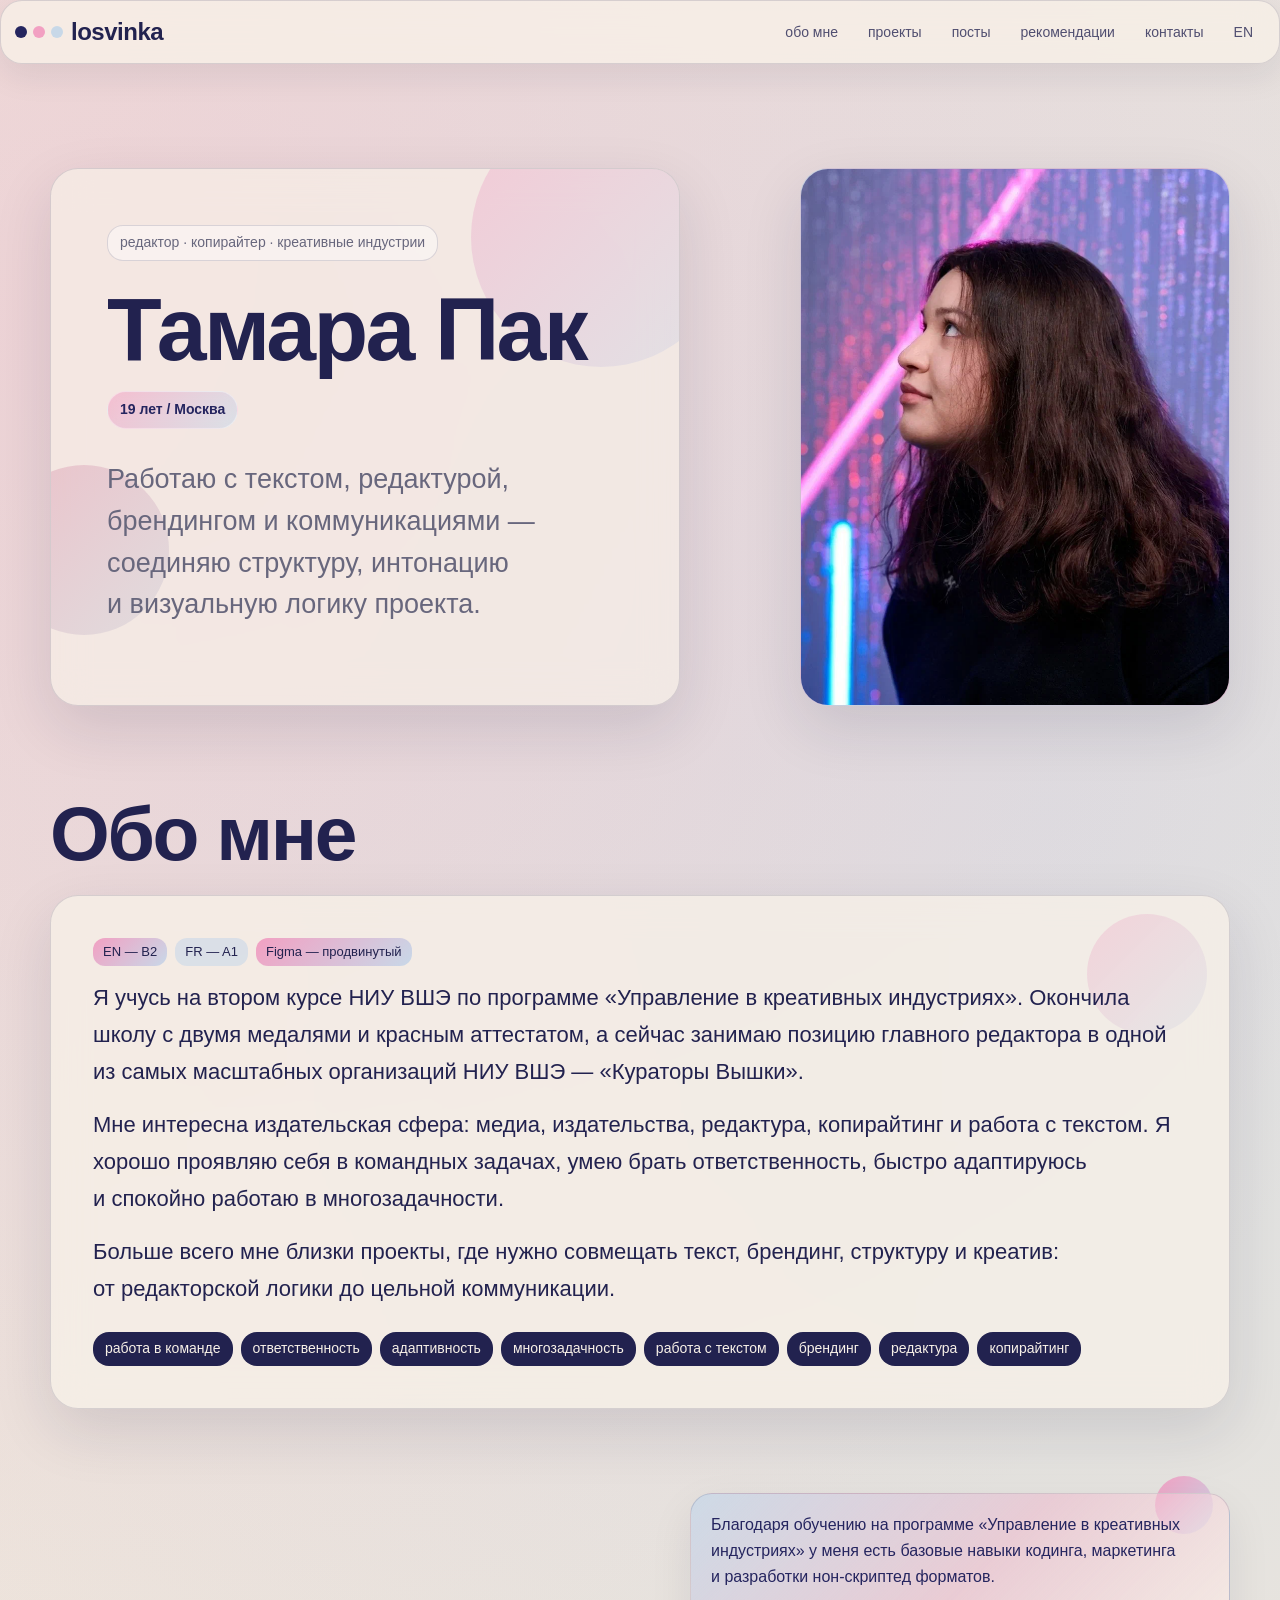
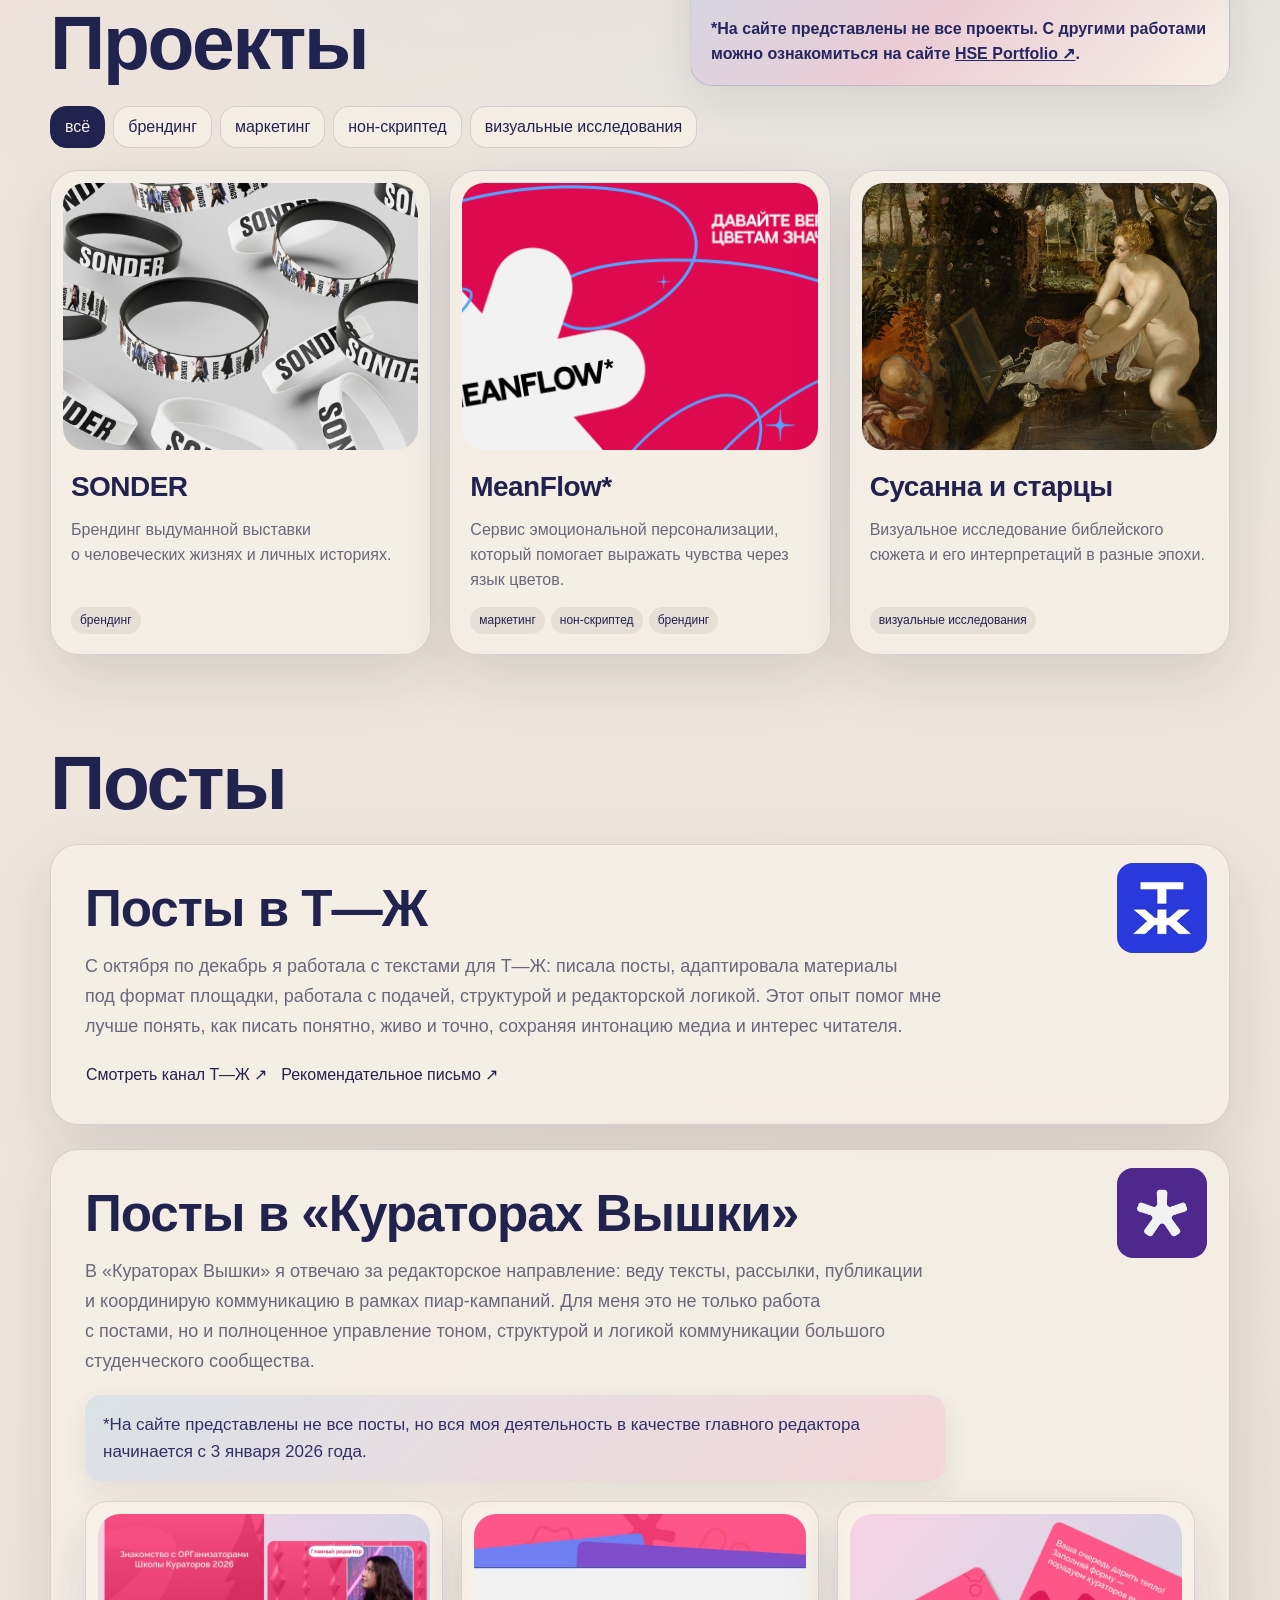
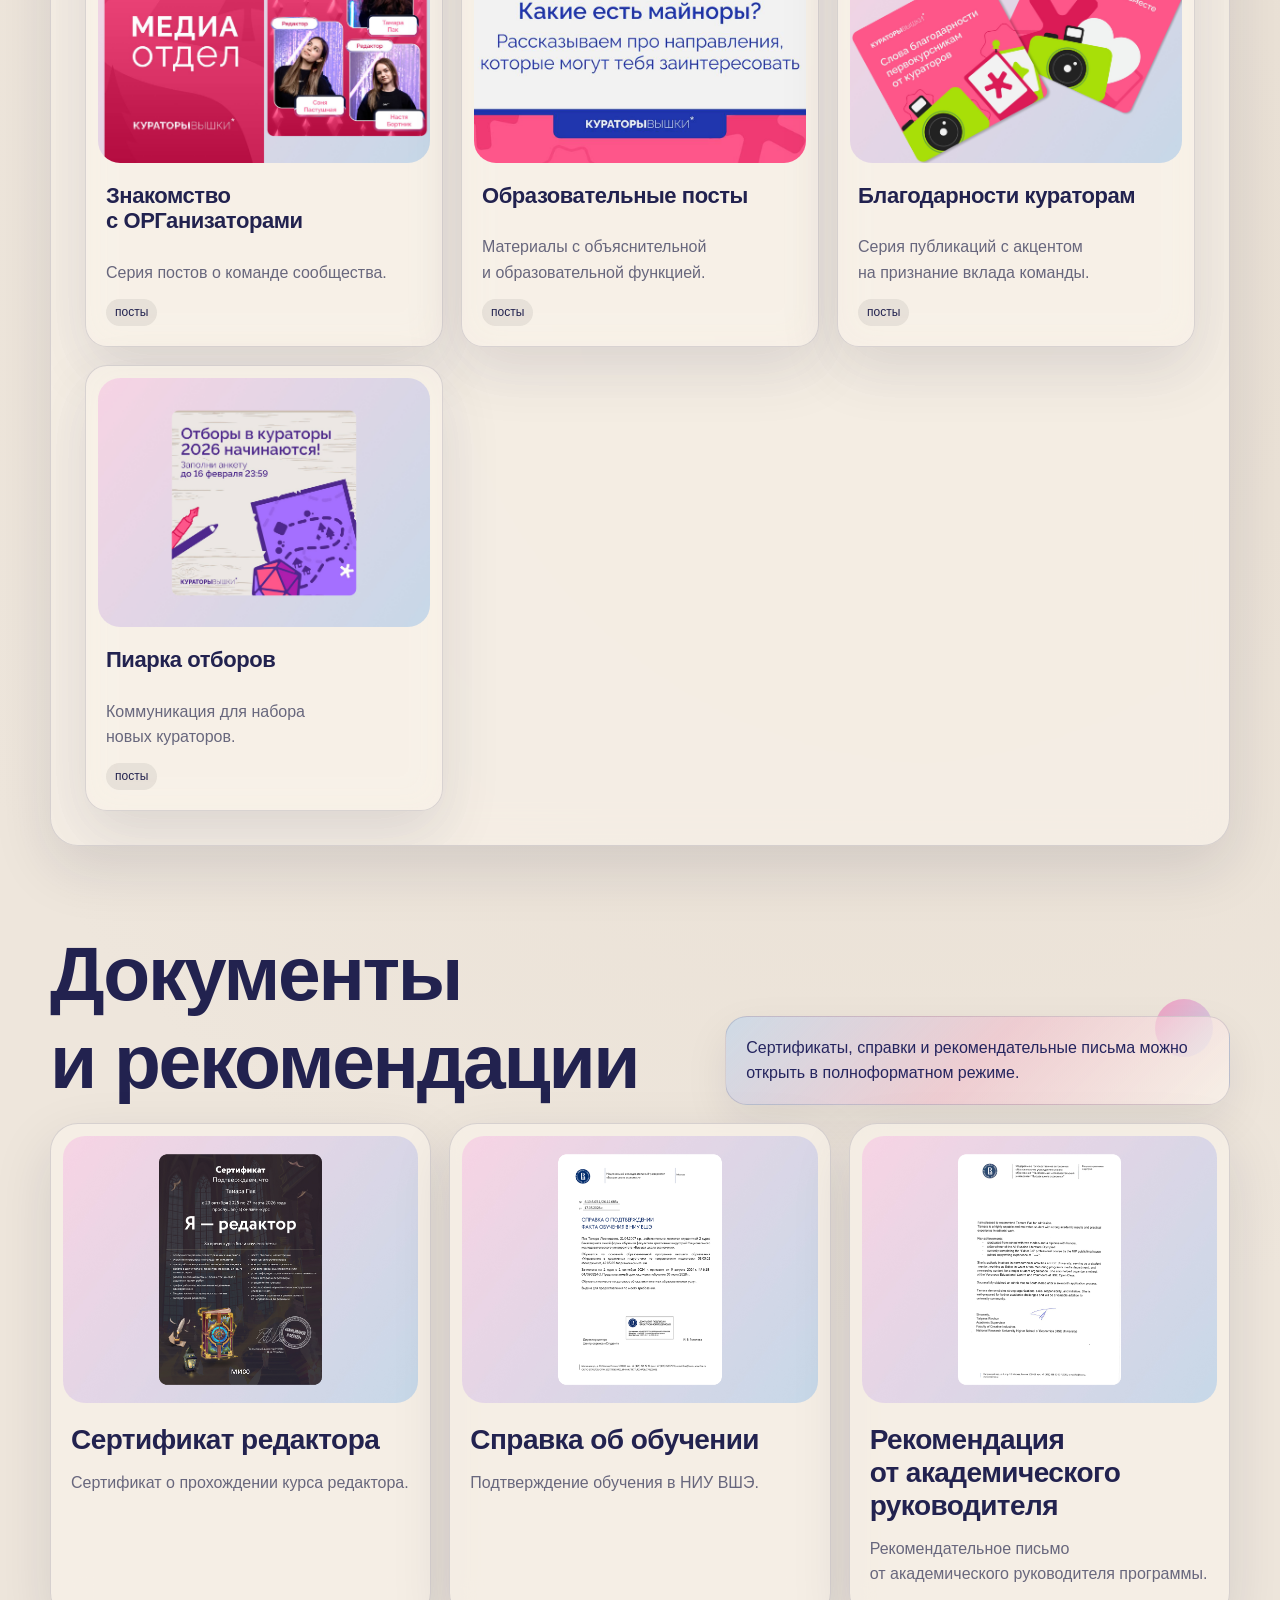
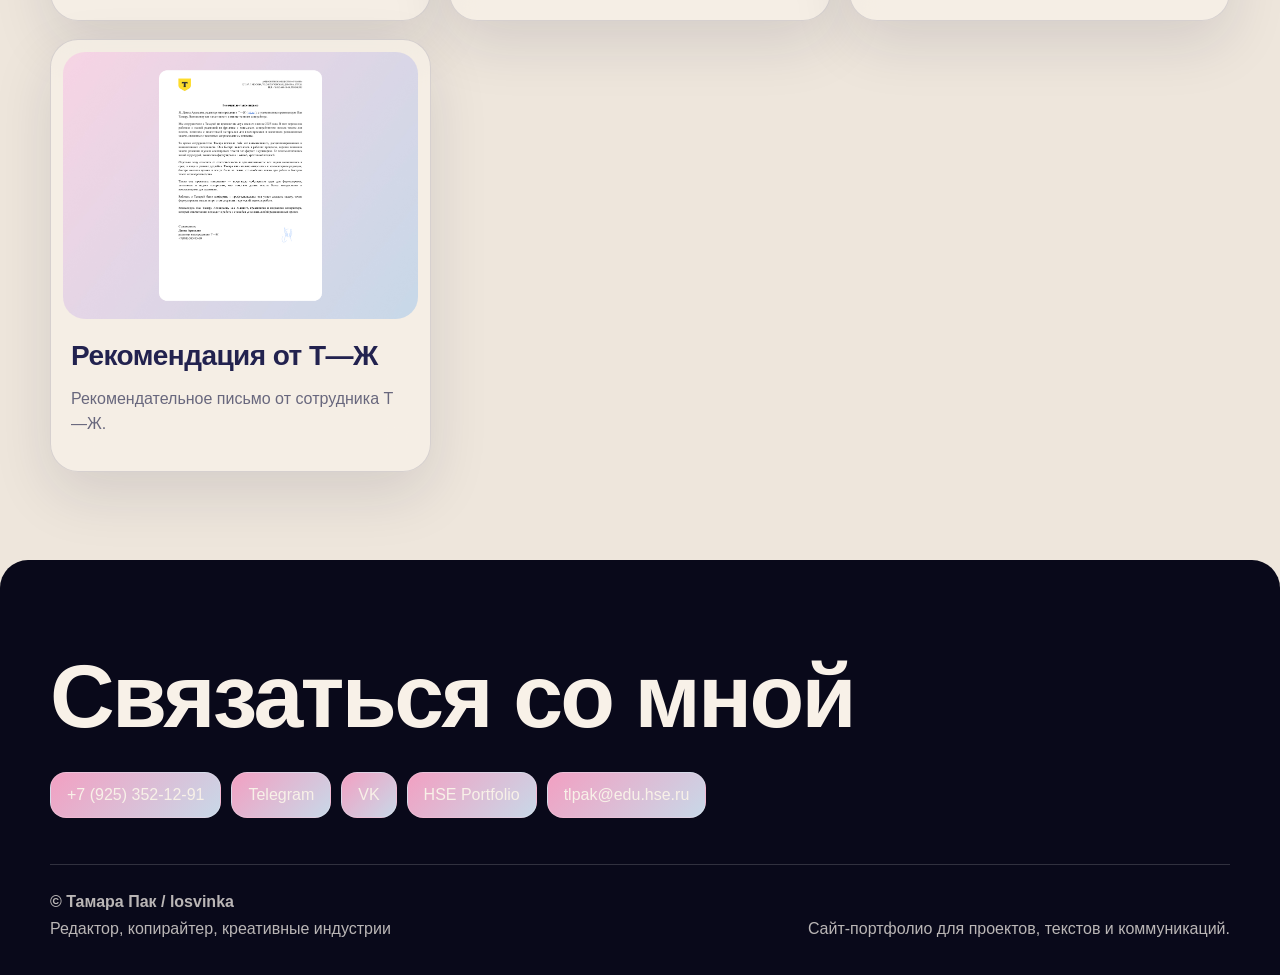
==== commit 5c65544b: "OKK" ====
--- a/index.html
+++ b/index.html
@@ -1440,7 +1440,8 @@
           ],
           links: [
             {
-              label: "HSE Design",
+              labelRu: "Проект на HSE Design",
+              labelEn: "View on HSE Design",
               url: "https://hsedesign.ru/project/b127dfcc965442eaaa169b2f1aab9d22",
             },
           ],
@@ -1533,7 +1534,8 @@
           images: ["./assets/images/susanna.jpg"],
           links: [
             {
-              label: "HSE Design",
+              labelRu: "Проект на HSE Design",
+              labelEn: "View on HSE Design",
               url: "https://hsedesign.ru/project/39725aae5a5d4d2cbe131673f4174495",
             },
           ],
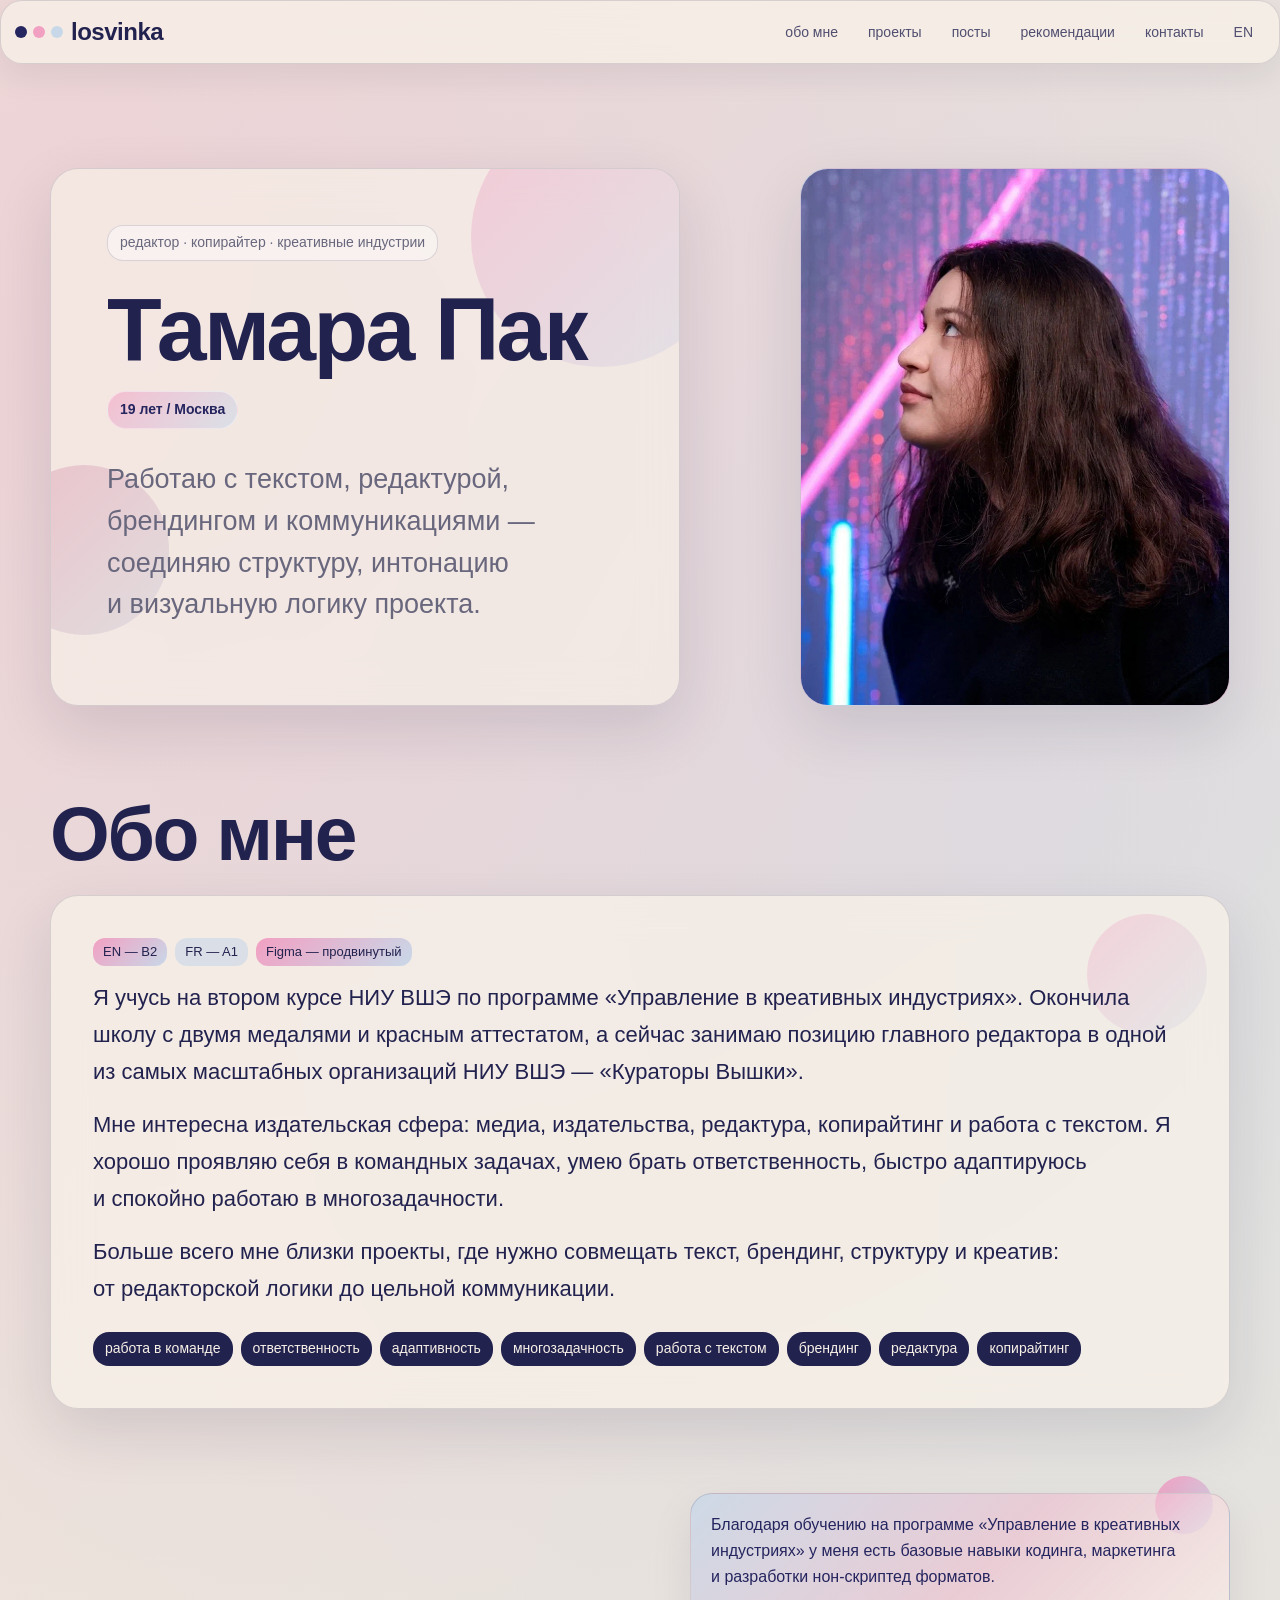
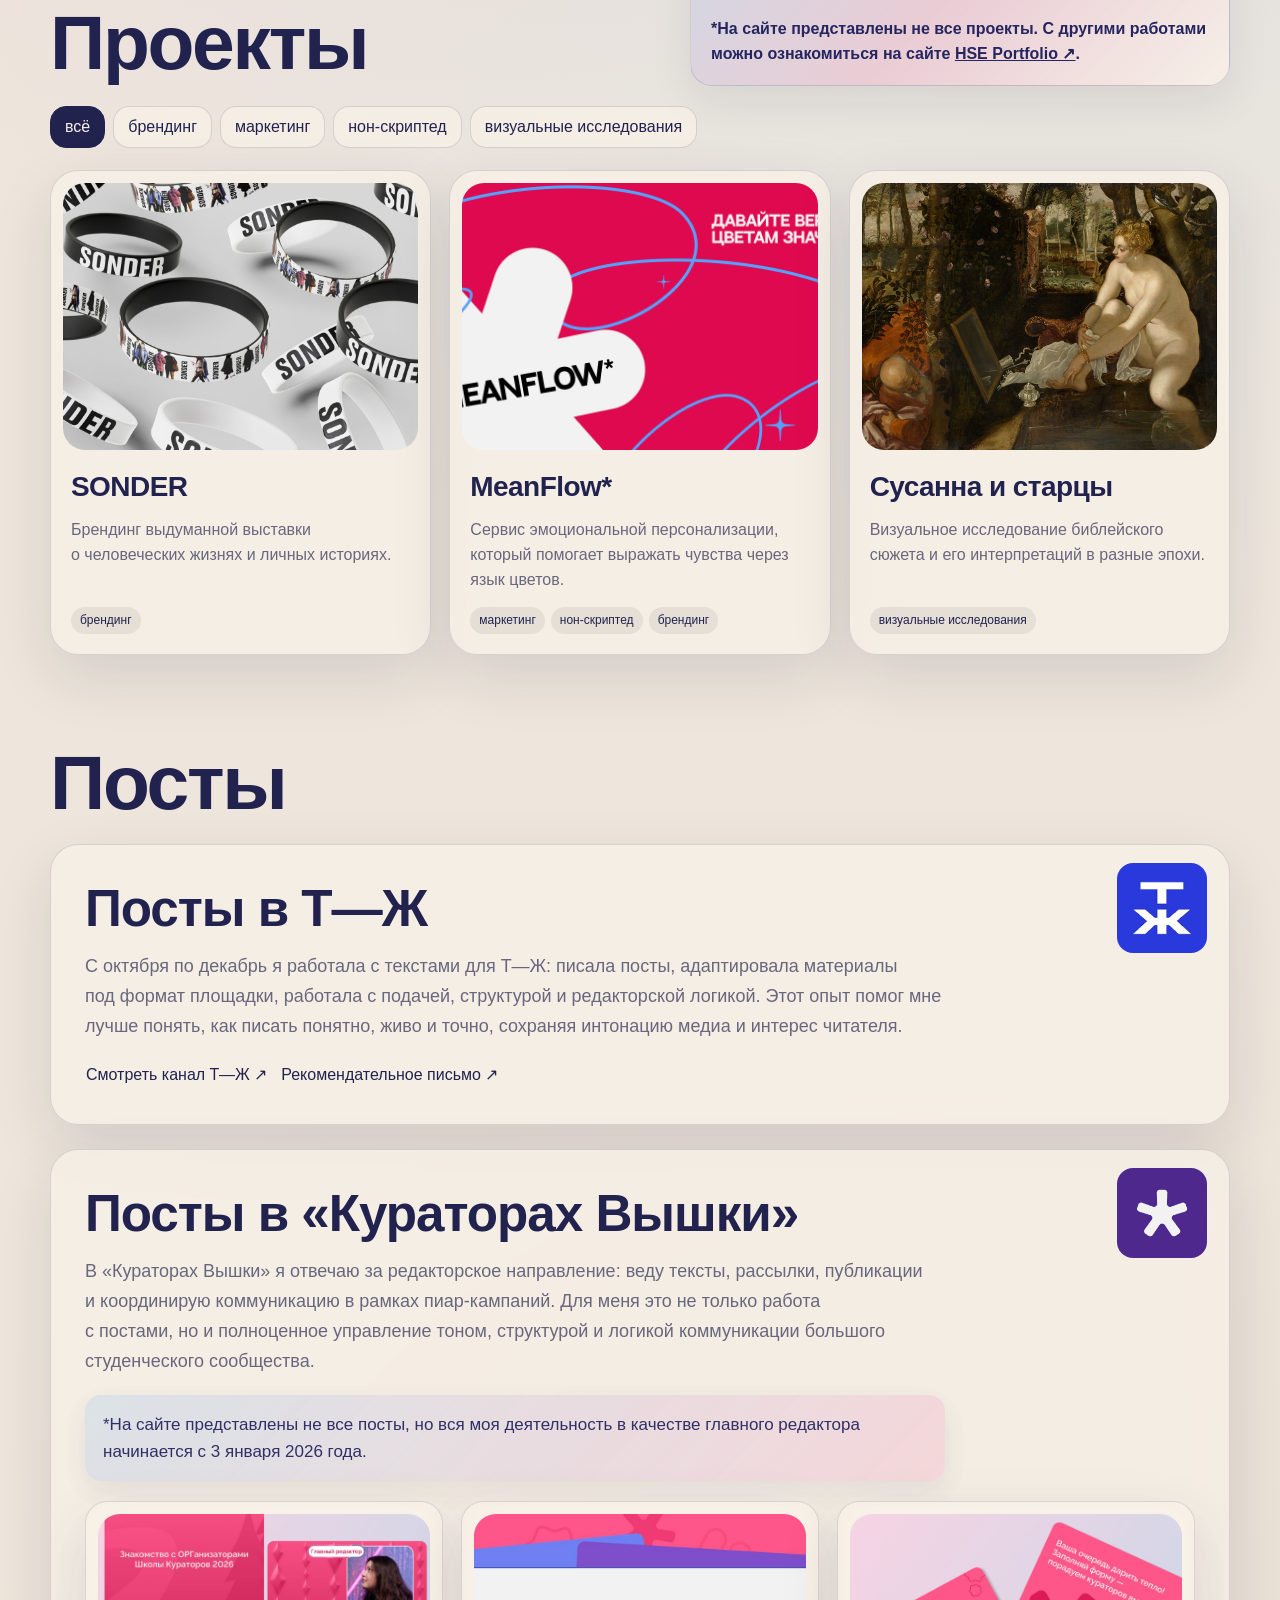
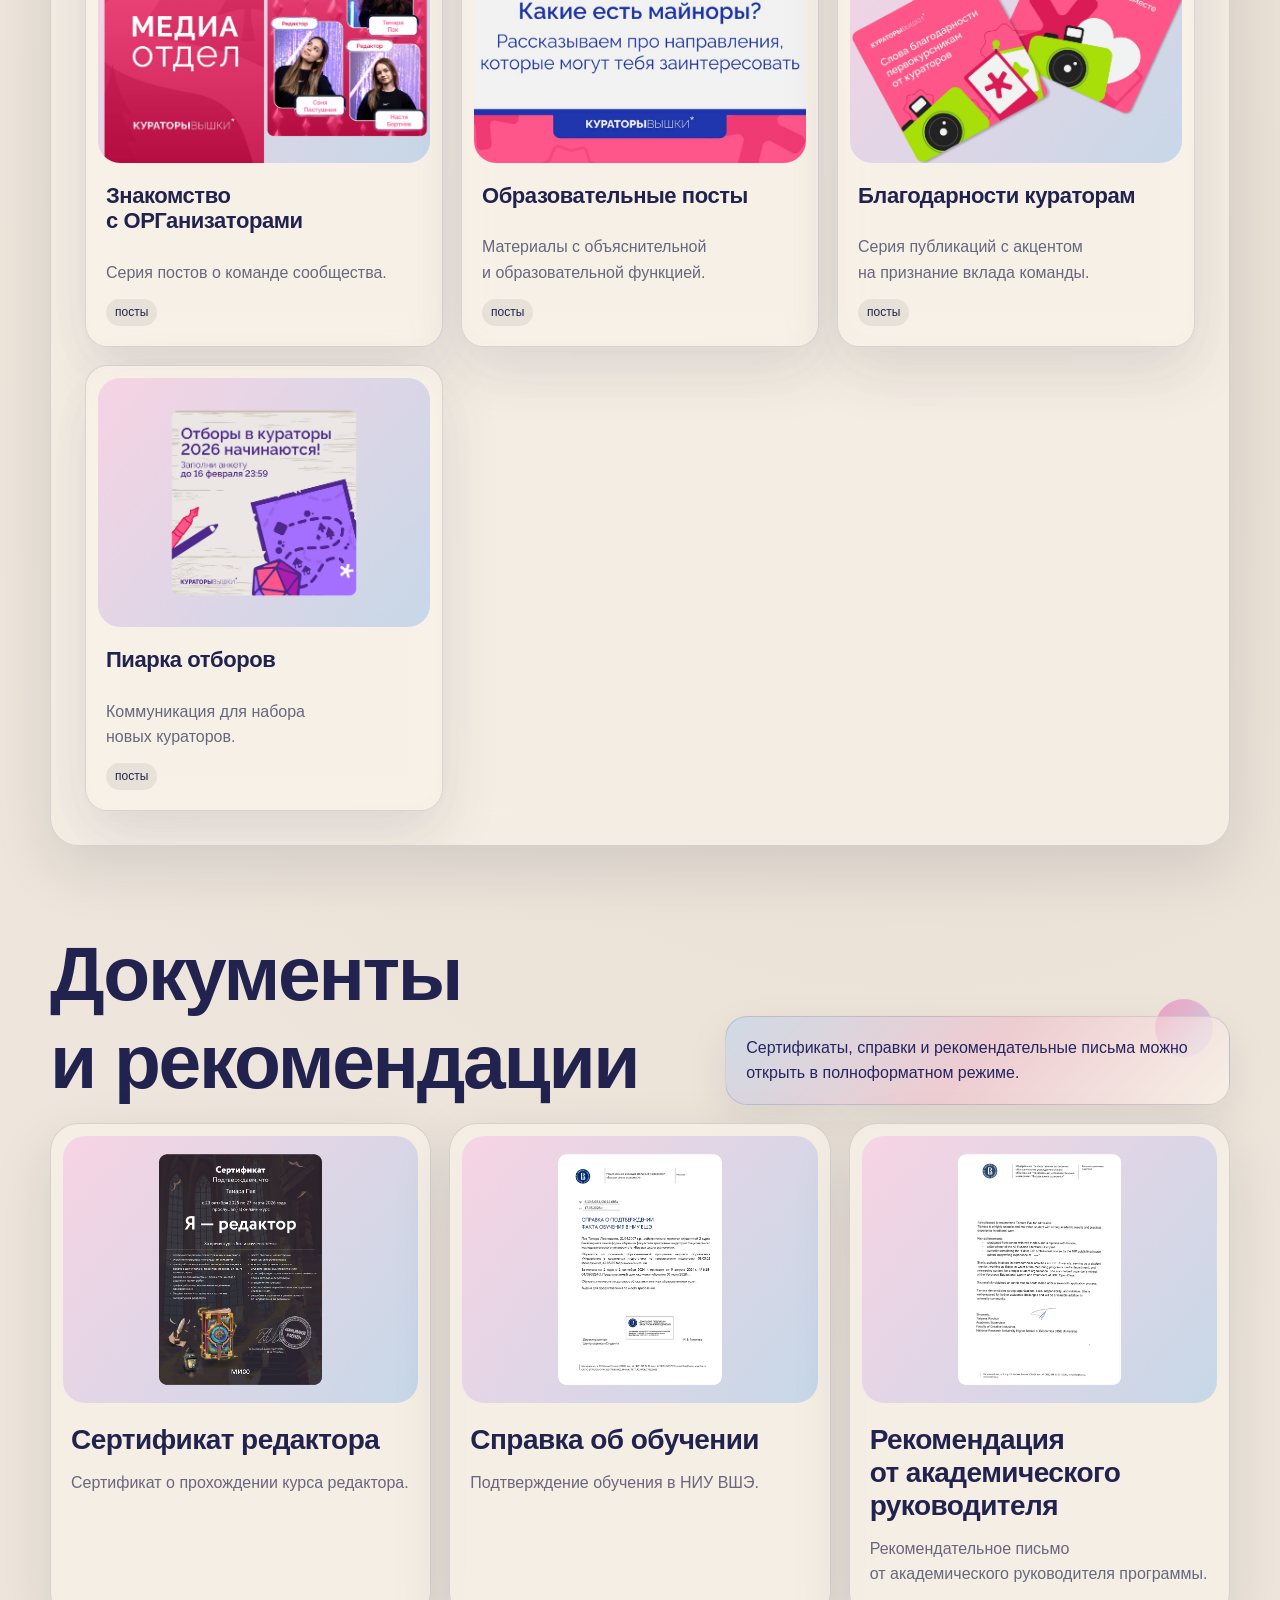
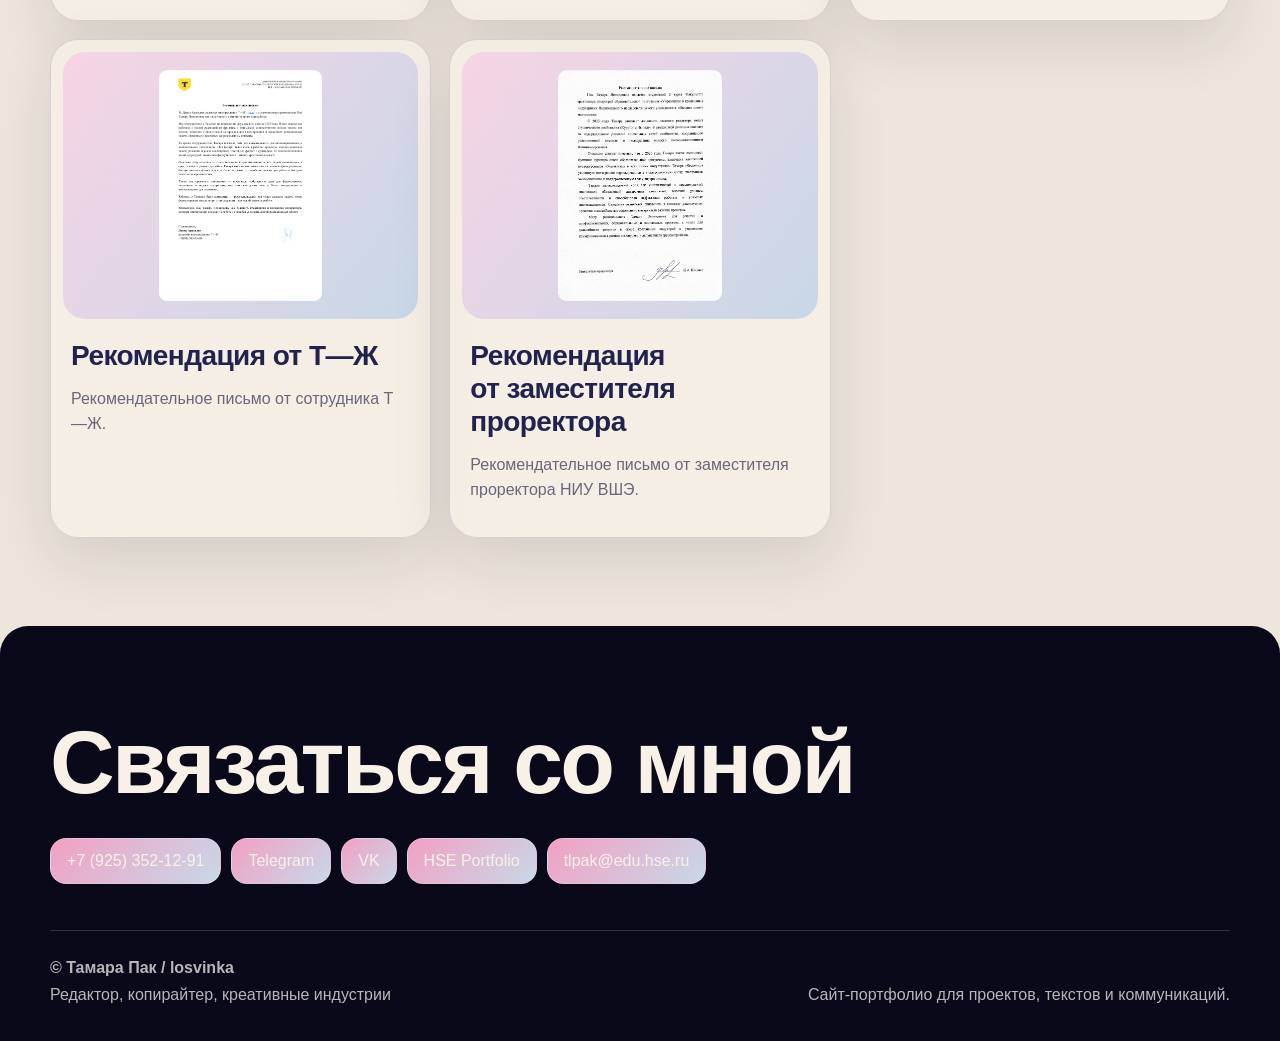
==== commit 974febe4: "OKK" ====
--- a/index.html
+++ b/index.html
@@ -1449,13 +1449,13 @@
             title: "SONDER",
             excerpt:
               "Брендинг выдуманной выставки о человеческих жизнях и личных историях.",
-            text: "На последнем модуле первого курса я создала брендинг выдуманной выставки SONDER. Sonder — выставка человеческих жизней, в которой каждый может рассказать свою историю: простую, повседневную, личную. Мы редко задумываемся о том, что каждый человек живёт своей сложной, полной жизнью — со своими заботами, радостями, страхами и привычками. SONDER — это пространство, где видно, что за каждым лицом скрывается целый мир.",
+            text: "На последнем модуле первого курса я создала брендинг выдуманной выставки SONDER. SONDER — выставка человеческих жизней, в которой каждый может рассказать свою историю: простую, повседневную, личную. Мы редко задумываемся о том, что каждый человек живёт своей сложной, полной жизнью — со своими заботами, радостями, страхами и привычками. SONDER — это пространство, где видно, что за каждым лицом скрывается целый мир.",
           },
           en: {
             title: "SONDER",
             excerpt:
               "Branding for a fictional exhibition about human lives and personal stories.",
-            text: "During the final module of my first year, I created the branding for SONDER, a fictional exhibition about human lives. Sonder is a space where anyone can share a story: simple, everyday and personal. We rarely think about the fact that every person lives a complex, full life, with their own concerns, joys, fears and routines. SONDER makes this visible: behind every face, there is an entire world.",
+            text: "During the final module of my first year, I created the branding for SONDER, a fictional exhibition about human lives. SONDER is a space where anyone can share a story: simple, everyday and personal. We rarely think about the fact that every person lives a complex, full life, with their own concerns, joys, fears and routines. SONDER makes this visible: behind every face, there is an entire world.",
           },
         },
         {
@@ -1751,6 +1751,22 @@
             title: "T—J recommendation",
             excerpt: "Recommendation letter from a T—J team member.",
             text: "A recommendation letter from the T—J team member I worked with on posts.",
+          },
+        },
+        {
+          id: "recommendation-dean",
+          image: "./assets/images/documents/recommendation-dean.jpg",
+          url: "https://disk.yandex.ru/i/xgU8TigEEJSQqw",
+          ru: {
+            title: "Рекомендация от заместителя проректора",
+            excerpt:
+              "Рекомендательное письмо от заместителя проректора НИУ ВШЭ.",
+            text: "Рекомендательное письмо от заместителя проректора НИУ ВШЭ.",
+          },
+          en: {
+            title: "Recommendation from the Vice Rector",
+            excerpt: "A recommendation letter from the Vice Rector.",
+            text: "A recommendation letter from the Vice Rector of the HSE.",
           },
         },
       ];
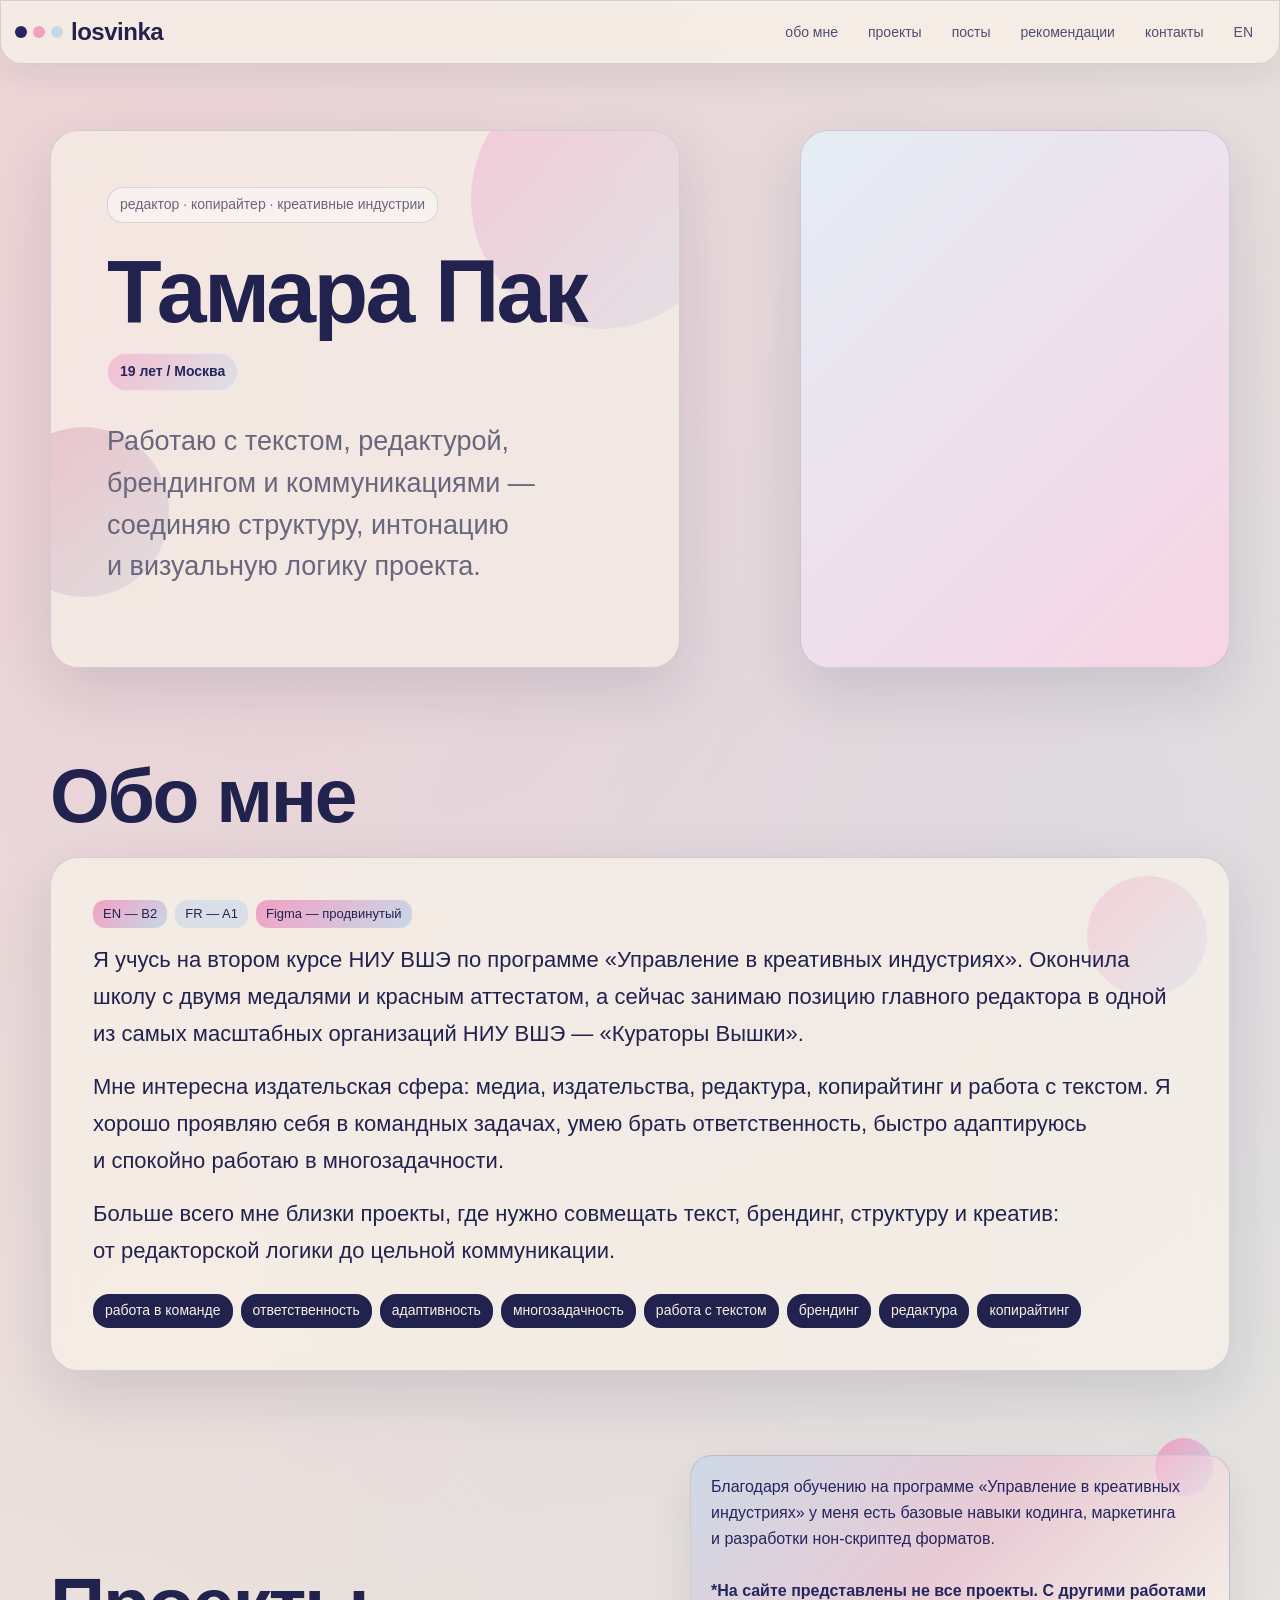
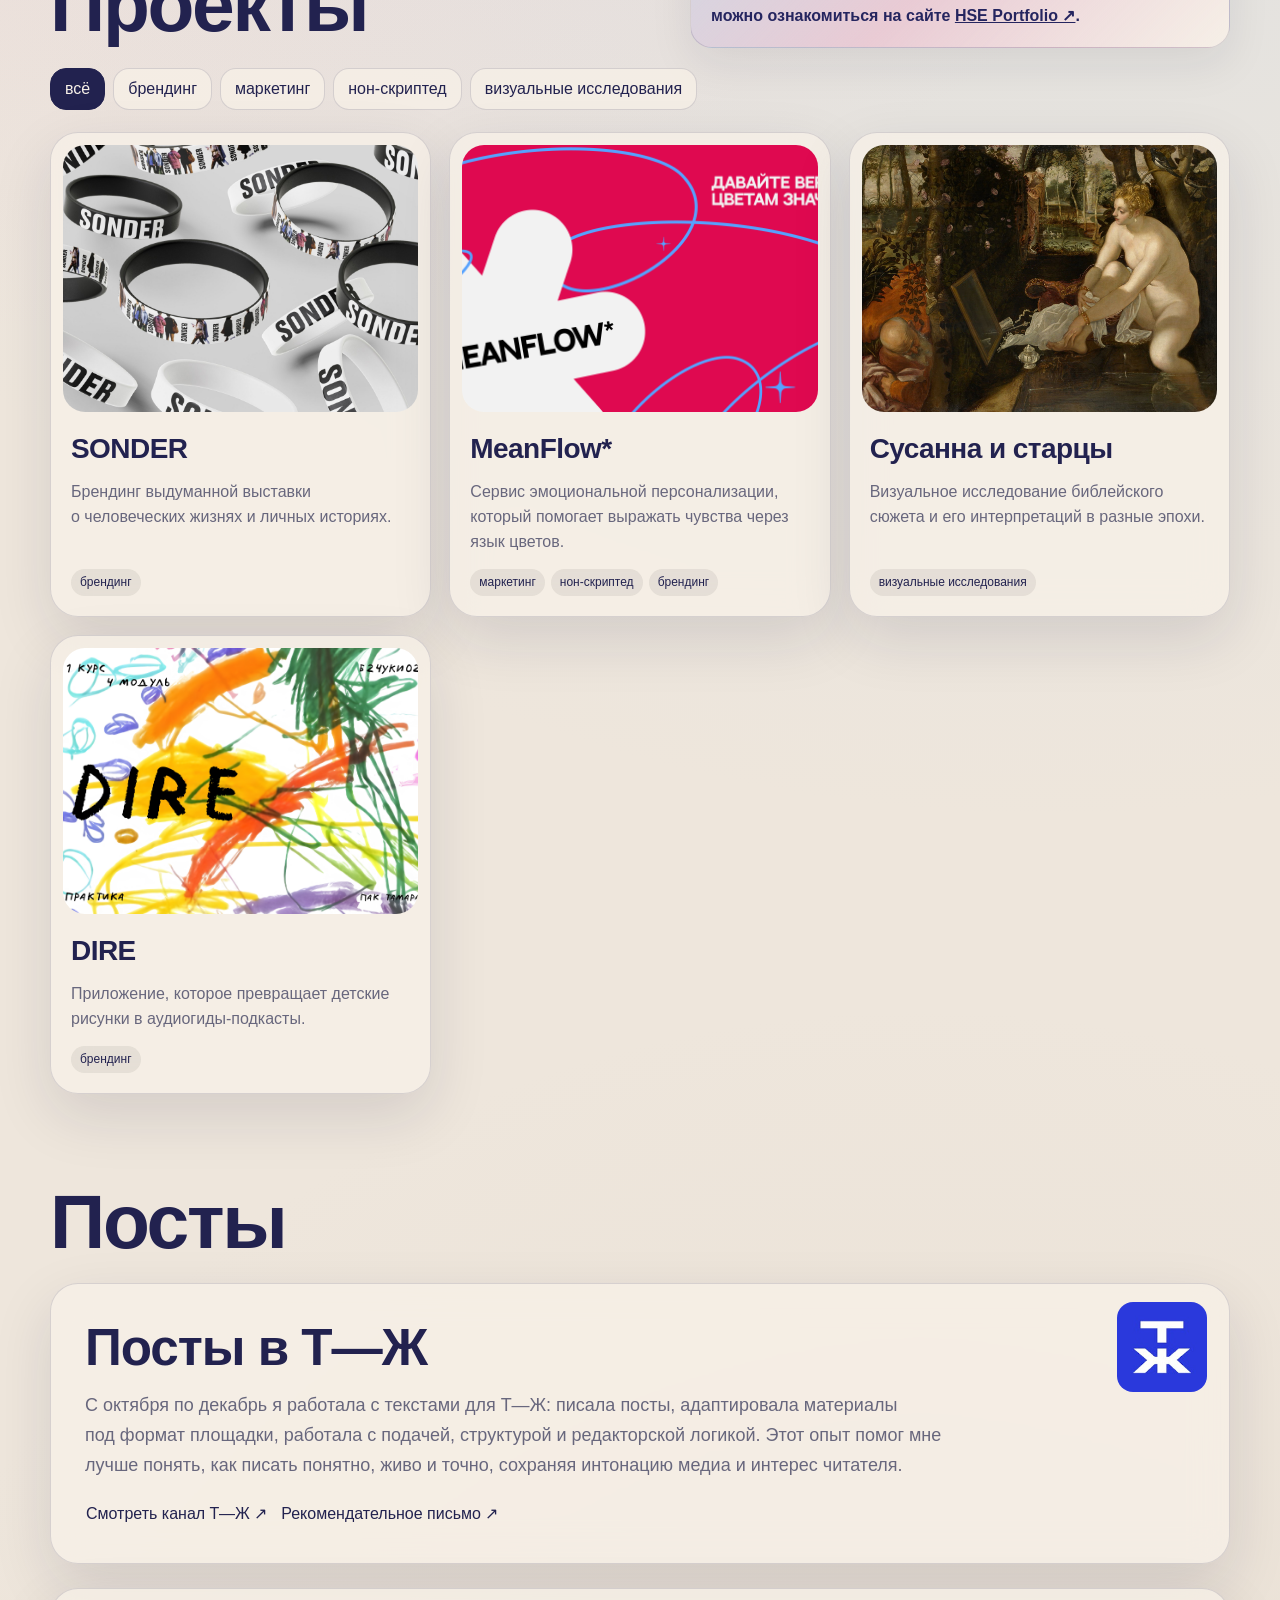
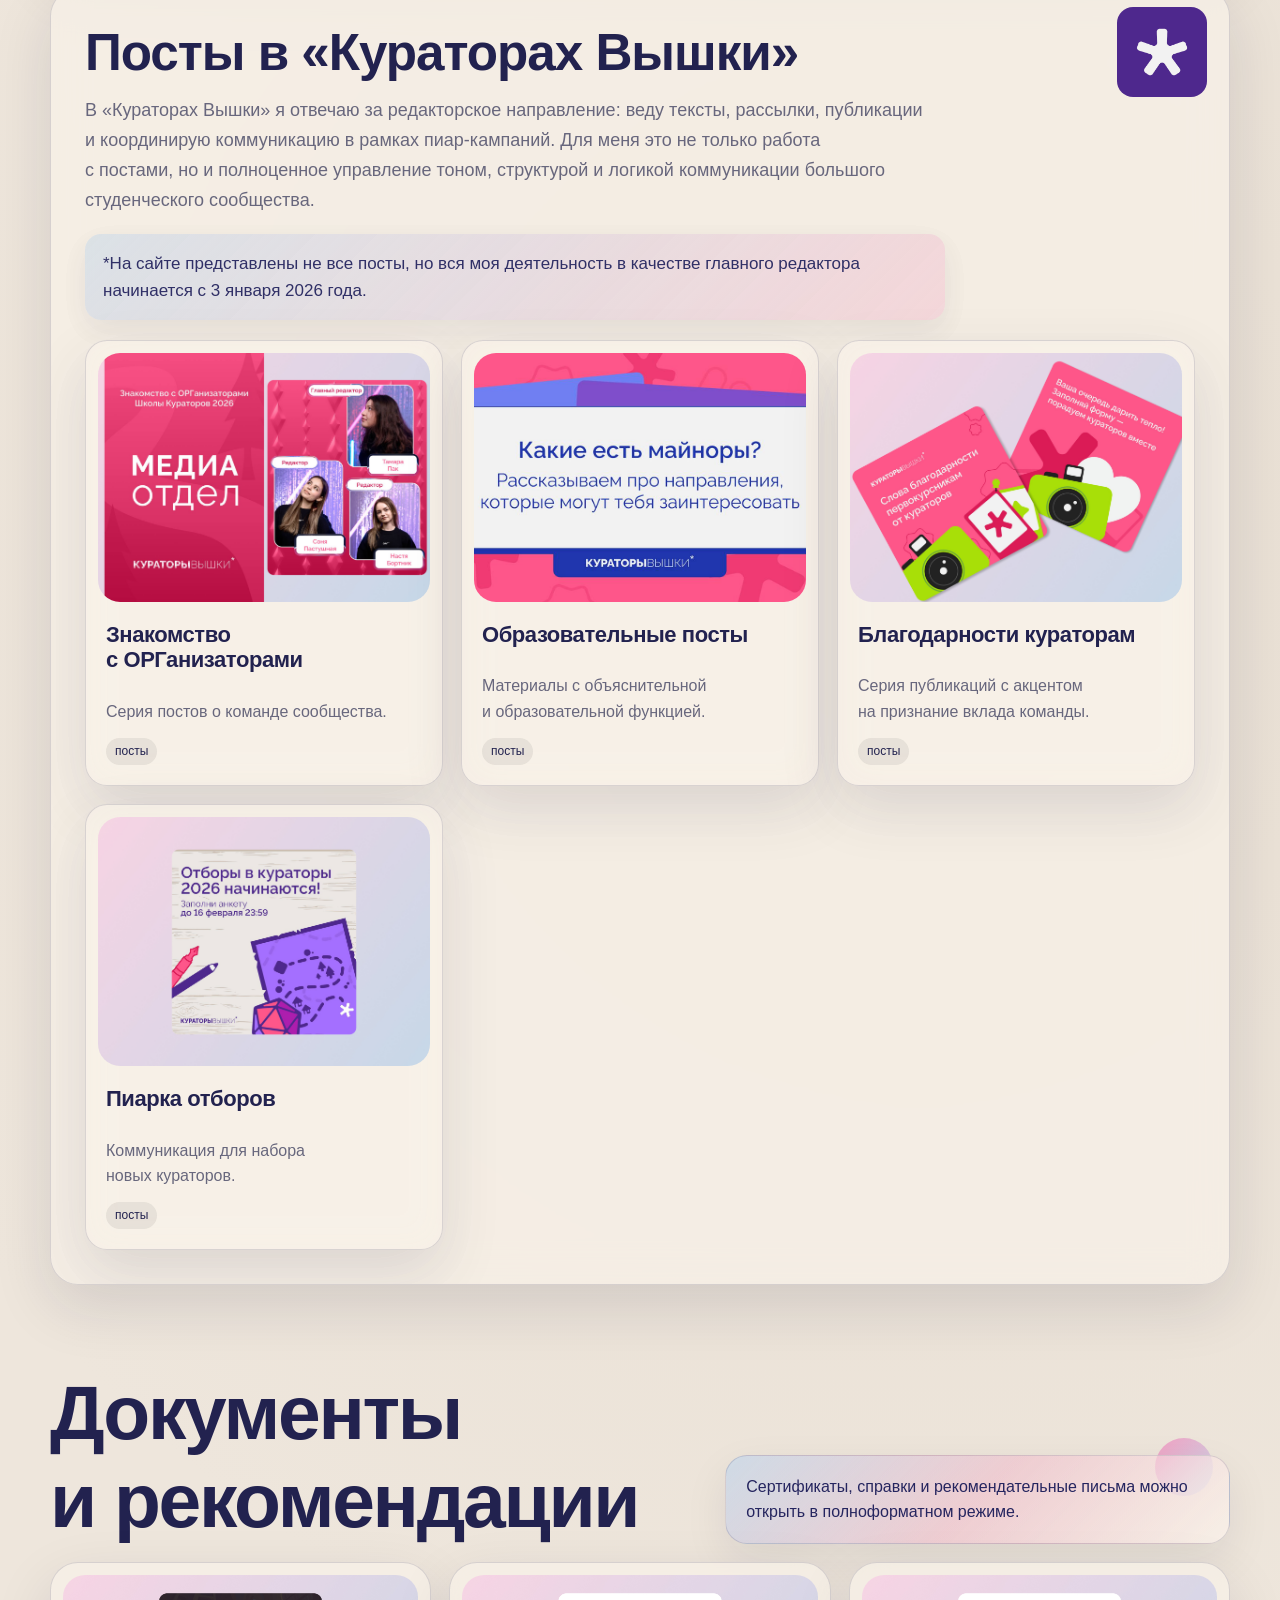
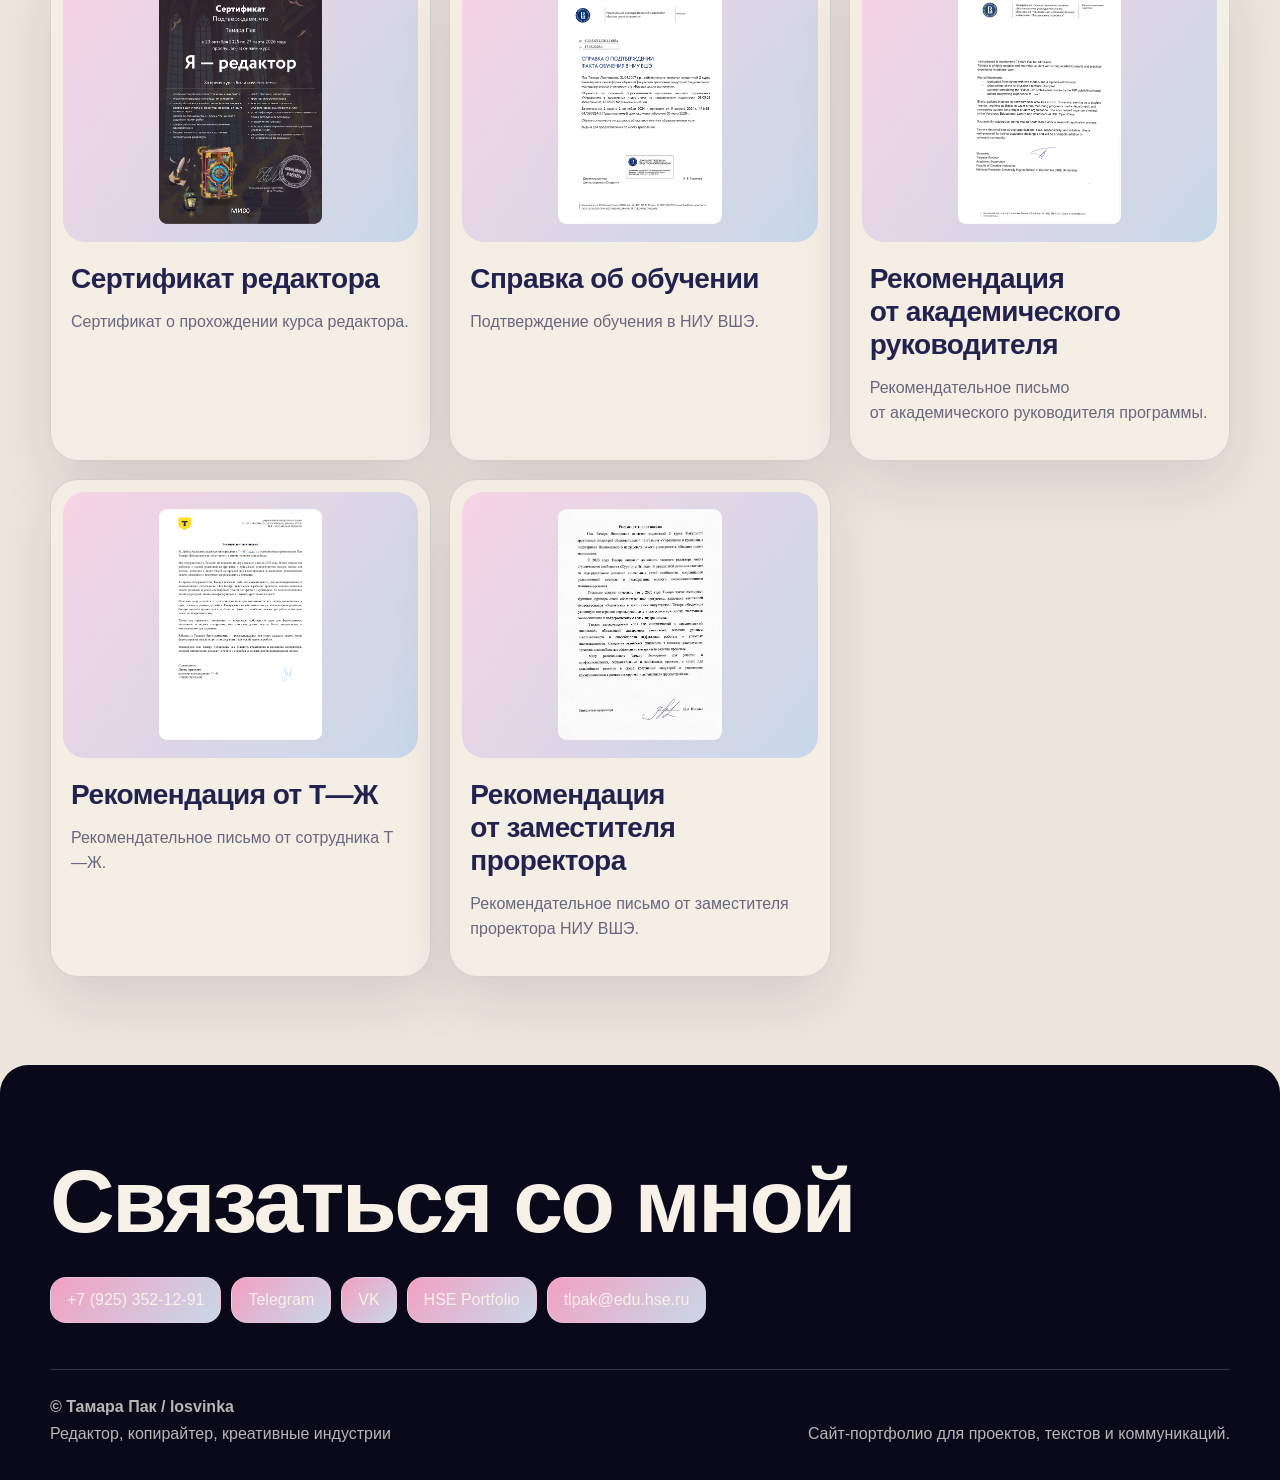
==== commit 965ccbf2: "okk" ====
--- a/index.html
+++ b/index.html
@@ -107,9 +107,10 @@
         left: 0;
         width: 100%;
         z-index: 100;
+        padding: 0;
       }
       main {
-        padding-top: 90px;
+        padding-top: 52px;
       }
 
       .header-inner {
@@ -117,9 +118,12 @@
         align-items: center;
         justify-content: space-between;
         gap: 18px;
+
+        width: 100%;
         padding: 11px 14px;
+
         border: 1px solid var(--line);
-        border-radius: var(--radius-lg);
+        border-radius: 0 0 var(--radius-lg) var(--radius-lg);
         background: rgba(248, 241, 232, 0.8);
         box-shadow: 0 12px 32px rgba(22, 22, 57, 0.08);
         backdrop-filter: blur(18px);
@@ -606,6 +610,47 @@
         font-size: 14px;
         font-weight: 600;
       }
+
+      .hero-slider {
+        position: relative;
+      }
+
+      .hero-slider img {
+        position: absolute;
+        inset: 0;
+        opacity: 0;
+        animation: heroFade 9s infinite;
+      }
+
+      .hero-slider img:nth-child(1) {
+        animation-delay: 0s;
+      }
+
+      .hero-slider img:nth-child(2) {
+        animation-delay: 3s;
+      }
+
+      .hero-slider img:nth-child(3) {
+        animation-delay: 6s;
+      }
+
+      @keyframes heroFade {
+        0% {
+          opacity: 0;
+        }
+        8% {
+          opacity: 1;
+        }
+        30% {
+          opacity: 1;
+        }
+        38% {
+          opacity: 0;
+        }
+        100% {
+          opacity: 0;
+        }
+      }
       .hero-badge {
         backdrop-filter: blur(6px);
         border: 1px solid rgba(255, 255, 255, 0.4);
@@ -848,6 +893,28 @@
         color: var(--white);
         line-height: 1.25;
       }
+      .modal-link-row {
+        display: flex;
+        align-items: center;
+        flex-wrap: wrap;
+        gap: 10px;
+        width: 100%;
+      }
+      .modal-link-row:has(.modal-link-note) {
+        margin-top: 10px;
+        flex-basis: 100%;
+      }
+      .modal-link-row:has(.modal-link-note) {
+        flex-direction: column;
+        align-items: flex-start;
+      }
+
+      .modal-link-note {
+        max-width: 420px;
+        color: var(--muted);
+        font-size: 15px;
+        line-height: 1.45;
+      }
       .tj-links {
         display: flex;
         gap: 12px;
@@ -867,7 +934,25 @@
           transform 0.15s ease,
           box-shadow 0.15s ease;
       }
-
+      .modal-lang {
+        position: sticky;
+        top: 14px;
+        float: right;
+        z-index: 2;
+
+        height: 44px;
+        min-width: 52px;
+        margin: 14px 8px 0 0;
+        padding: 0 12px;
+
+        border-radius: var(--radius-md);
+        border: 1px solid var(--line);
+        background: var(--paper);
+        color: var(--ink);
+
+        font-size: 14px;
+        cursor: pointer;
+      }
       .btn:hover {
         transform: translateY(-2px);
         box-shadow: 0 6px 16px rgba(0, 0, 0, 0.1);
@@ -1082,8 +1167,8 @@
 
   <body>
     <div class="page">
-      <header class="site-header container">
-        <div class="header-inner">
+      <header class="site-header">
+        <div class="header-inner container">
           <a href="#top" class="brand" aria-label="На главную">
             <span class="brand-dot" aria-hidden="true"></span>
             <span data-i18n="brand">losvinka</span>
@@ -1124,12 +1209,10 @@
             </div>
 
             <div class="hero-side reveal">
-              <figure class="hero-photo">
-                <img
-                  src="./assets/images/hero.jpg"
-                  alt="Тамара Пак"
-                  onerror="this.style.display = 'none'"
-                />
+              <figure class="hero-photo hero-slider">
+                <img src="./assets/images/hero.jpg" alt="Тамара Пак" />
+                <img src="./assets/images/hero-2.jpg" alt="Тамара Пак" />
+                <img src="./assets/images/hero-3.jpg" alt="Тамара Пак" />
               </figure>
             </div>
           </div>
@@ -1293,6 +1376,7 @@
         >
           ×
         </button>
+        <button class="modal-lang" id="modalLangToggle">EN</button>
         <div class="modal-content" id="modalContent"></div>
       </div>
     </div>
@@ -1301,6 +1385,7 @@
       "use strict";
 
       var currentLang = "ru";
+      var modalLang = currentLang;
       var activeFilter = "all";
 
       var translations = {
@@ -1444,18 +1529,25 @@
               labelEn: "View on HSE Design",
               url: "https://hsedesign.ru/project/b127dfcc965442eaaa169b2f1aab9d22",
             },
+            {
+              labelRu: "Полный проект",
+              labelEn: "Full project",
+              url: "https://portfolio.hse.ru/Project/260756#",
+              noteRu: "всё о проекте и все варианты айдентики",
+              noteEn: "everything about the project and all identity versions",
+            },
           ],
           ru: {
             title: "SONDER",
             excerpt:
               "Брендинг выдуманной выставки о человеческих жизнях и личных историях.",
-            text: "На последнем модуле первого курса я создала брендинг выдуманной выставки SONDER. SONDER — выставка человеческих жизней, в которой каждый может рассказать свою историю: простую, повседневную, личную. Мы редко задумываемся о том, что каждый человек живёт своей сложной, полной жизнью — со своими заботами, радостями, страхами и привычками. SONDER — это пространство, где видно, что за каждым лицом скрывается целый мир.",
+            text: "На последнем модуле первого курса я создала брендинг выдуманной выставки.<br><br><strong>SONDER</strong> — это выставка человеческих жизней, в которой каждый может рассказать свою историю: простую, повседневную, личную.<br><br>Мы редко задумываемся о том, что каждый человек живёт своей сложной, полной жизнью — со своими заботами, радостями, страхами и привычками. Это пространство, где видно, что за каждым лицом скрывается целый мир.",
           },
           en: {
             title: "SONDER",
             excerpt:
               "Branding for a fictional exhibition about human lives and personal stories.",
-            text: "During the final module of my first year, I created the branding for SONDER, a fictional exhibition about human lives. SONDER is a space where anyone can share a story: simple, everyday and personal. We rarely think about the fact that every person lives a complex, full life, with their own concerns, joys, fears and routines. SONDER makes this visible: behind every face, there is an entire world.",
+            text: "During the final module of my first year, I created the branding for a fictional exhibition.<br><br><strong>SONDER</strong> — an exhibition of human lives, where anyone can share their story: simple, everyday, and personal.<br><br>We rarely think about the fact that every person lives a complex, full life — with their own concerns, joys, fears, and routines. It’s a space that reveals the entire world behind every face.",
           },
         },
         {
@@ -1518,13 +1610,19 @@
             title: "MeanFlow*",
             excerpt:
               "Сервис эмоциональной персонализации, который помогает выражать чувства через язык цветов.",
-            text: "На втором курсе я работала над проектом MeanFlow*. Это сервис эмоциональной персонализации, который помогает людям выражать чувства через язык цветов. Пользователь выбирает эмоцию или повод, а платформа превращает это в осмысленный букет с объяснением символики и готовым текстом открытки. В рамках проекта был разработан нон-скриптед формат, отдельный формат интервью, брендбук и прототип мобильного приложения.",
+            text:
+              "На втором курсе я работала над проектом MeanFlow*." +
+              "<br><br>" +
+              "Это сервис эмоциональной персонализации, который помогает людям выражать чувства через язык цветов. Пользователь выбирает эмоцию или повод, а платформа превращает это в осмысленный букет с объяснением символики и готовым текстом открытки. В рамках проекта был разработан нон-скриптед формат, отдельный формат интервью, брендбук и прототип мобильного приложения.",
           },
           en: {
             title: "MeanFlow*",
             excerpt:
               "An emotional personalisation service that helps people express feelings through flowers.",
-            text: "In my second year, I worked on MeanFlow*, an emotional personalisation service that helps people express feelings through the language of flowers. The user chooses an emotion or an occasion, and the platform turns it into a meaningful bouquet with symbolic explanations and a ready-to-use card message. The project included a non-scripted format, a dedicated interview format, a brand book and a mobile app prototype.",
+            text:
+              "In my second year, I worked on the MeanFlow* project." +
+              "<br><br>" +
+              "It is an emotional personalisation service that helps people express their feelings through the language of flowers. The user chooses an emotion or occasion, and the platform turns it into a meaningful bouquet with symbolic explanations and a ready-to-use card message. The project also included a non-scripted format, an interview series, a brand book and a mobile app prototype.",
           },
         },
         {
@@ -1550,6 +1648,37 @@
             excerpt:
               "A visual research project on a biblical story and its interpretations across time.",
             text: "As part of the programme, we also work with visual research and the analysis of cultural narratives. For one of these projects, I chose the biblical story of Susanna and the Elders and explored how it was visually interpreted in different historical periods.",
+          },
+        },
+        {
+          id: "dire",
+          categories: ["branding"],
+          cover: "./assets/images/dire-cover.jpg",
+          images: [
+            "./assets/images/dire-cover.jpg",
+            "./assets/images/dire-1.jpg",
+            "./assets/images/dire-2.jpg",
+            "./assets/images/dire-3.jpg",
+            "./assets/images/dire-4.jpg",
+          ],
+          links: [
+            {
+              labelRu: "Полный проект",
+              labelEn: "Full project",
+              url: "https://portfolio.hse.ru/Project/256858#",
+            },
+          ],
+          ru: {
+            title: "DIRE",
+            excerpt:
+              "Приложение, которое превращает детские рисунки в аудиогиды-подкасты.",
+            text: "Этот проект был придуман в рамках практики.<br><br><strong>DIRE</strong> — это приложение, которое превращает детские рисунки в аудиогиды-подкасты. Ребёнок сам рассказывает, что он нарисовал, и его голос сохраняется рядом с каждой работой. Благодаря этому создаётся семейная коллекция, где искусство говорит — буквально. Это архив для будущего, который сохраняет уникальные воспоминания и творческие истории ребёнка на долгие годы.",
+          },
+          en: {
+            title: "DIRE",
+            excerpt:
+              "An app that turns children’s drawings into audio-guide podcasts.",
+            text: "This project was developed as part of an internship.<br><br><strong>DIRE</strong> — is an app that transforms children’s drawings into audio-guide podcasts. The child explains their drawing in their own voice, which is then stored alongside each piece. This creates a family collection where art literally speaks. It becomes an archive for the future, preserving unique memories and creative stories for years to come.",
           },
         },
       ];
@@ -2020,17 +2149,53 @@
           "</div>"
         );
       }
-
+      var lastOpenedModalType = null;
+      var lastOpenedModalId = null;
+      var lastOpenedModalSource = null;
+      document;
+      document
+        .getElementById("modalLangToggle")
+        .addEventListener("click", function () {
+          modalLang = modalLang === "ru" ? "en" : "ru";
+
+          if (lastOpenedModalType === "project") {
+            openProject(lastOpenedModalId);
+          }
+
+          if (lastOpenedModalType === "post") {
+            openPost(lastOpenedModalId, lastOpenedModalSource);
+          }
+
+          if (lastOpenedModalType === "document") {
+            openDocument(lastOpenedModalId);
+          }
+
+          document.getElementById("modalLangToggle").textContent =
+            modalLang === "ru" ? "EN" : "RU";
+        });
       function openProject(id) {
+        var modal = document.getElementById("modal");
+
+        if (!modal.classList.contains("is-open")) {
+          modalLang = currentLang;
+        }
+
+        lastOpenedModalType = "project";
+        lastOpenedModalId = id;
+        lastOpenedModalSource = null;
+        document.getElementById("modalLangToggle").style.display =
+          "inline-block";
+
         var project = projects.find(function (item) {
           return item.id === id;
         });
         if (!project) return;
+
         var stages = "";
         if (project.stages) {
           stages =
             '<div class="stage-list">' +
-            project.stages[currentLang]
+            project.stages[modalLang]
               .map(function (stage) {
                 return (
                   '<div class="stage-card"><strong>' +
@@ -2043,42 +2208,56 @@
               .join("") +
             "</div>";
         }
+
         var actionClass =
           project.id === "meanflow"
             ? "modal-actions meanflow-actions"
             : "modal-actions";
+
         var links = project.links
           .map(function (link) {
+            var note = modalLang === "ru" ? link.noteRu : link.noteEn;
+
             return (
+              '<div class="modal-link-row">' +
               '<a href="' +
               escapeHtml(link.url) +
               '" target="_blank" rel="noreferrer">' +
               noWidows(
-                escapeHtml(currentLang === "ru" ? link.labelRu : link.labelEn),
+                escapeHtml(modalLang === "ru" ? link.labelRu : link.labelEn),
               ) +
-              " <span>↗</span></a>"
+              " <span>↗</span></a>" +
+              (note
+                ? '<span class="modal-link-note">' +
+                  noWidows(escapeHtml(note)) +
+                  "</span>"
+                : "") +
+              "</div>"
             );
           })
           .join("");
+
         var tags = project.categories
           .map(function (category) {
             return (
               '<span class="tag">' +
-              noWidows(
-                escapeHtml(translations[currentLang].filters[category]),
-              ) +
+              noWidows(escapeHtml(translations[modalLang].filters[category])) +
               "</span>"
             );
           })
           .join("");
+
+        document.getElementById("modalLangToggle").textContent =
+          modalLang === "ru" ? "EN" : "RU";
+
         openModal(
           "" +
             '<h2 id="modalTitle">' +
-            noWidows(escapeHtml(project[currentLang].title)) +
+            noWidows(escapeHtml(project[modalLang].title)) +
             "</h2>" +
-            carouselTemplate(project.images, project[currentLang].title) +
+            carouselTemplate(project.images, project[modalLang].title) +
             "<p>" +
-            noWidows(escapeHtml(project[currentLang].text)) +
+            noWidows(project[modalLang].text) +
             "</p>" +
             stages +
             '<div class="tag-list">' +
@@ -2090,56 +2269,94 @@
             links +
             "</div>",
         );
+
         initCarousel();
       }
 
       function openPost(id, source) {
+        var modal = document.getElementById("modal");
+
+        if (!modal.classList.contains("is-open")) {
+          modalLang = currentLang;
+        }
+
+        lastOpenedModalType = "post";
+        lastOpenedModalId = id;
+        lastOpenedModalSource = source;
+
+        document.getElementById("modalLangToggle").style.display =
+          "inline-block";
+
         var post = source.find(function (item) {
           return item.id === id;
         });
         if (!post) return;
+
         var link = post.url
           ? '<div class="modal-actions"><a href="' +
             escapeHtml(post.url) +
             '" target="_blank" rel="noreferrer">Telegram <span>↗</span></a></div>'
           : "";
+
+        document.getElementById("modalLangToggle").textContent =
+          modalLang === "ru" ? "EN" : "RU";
+
         openModal(
           "" +
             '<h2 id="modalTitle">' +
-            noWidows(escapeHtml(post[currentLang].title)) +
+            noWidows(escapeHtml(post[modalLang].title)) +
             "</h2>" +
-            carouselTemplate([post.image], post[currentLang].title) +
+            carouselTemplate([post.image], post[modalLang].title) +
             "<p>" +
-            noWidows(escapeHtml(post[currentLang].text)) +
+            noWidows(escapeHtml(post[modalLang].text)) +
             "</p>" +
             link,
         );
+
         initCarousel();
       }
-
       function openDocument(id) {
+        var modal = document.getElementById("modal");
+
+        if (!modal.classList.contains("is-open")) {
+          modalLang = currentLang;
+        }
+
+        lastOpenedModalType = "document";
+        lastOpenedModalId = id;
+        lastOpenedModalSource = null;
+
+        document.getElementById("modalLangToggle").style.display =
+          "inline-block";
+
         var doc = documentsData.find(function (item) {
           return item.id === id;
         });
         if (!doc) return;
+
         var saveLink = doc.url
           ? '<div class="modal-actions"><a href="' +
             escapeHtml(doc.url) +
             '" target="_blank" rel="noreferrer">' +
-            escapeHtml(translations[currentLang].open) +
+            escapeHtml(translations[modalLang].open) +
             " <span>↗</span></a></div>"
           : "";
+
+        document.getElementById("modalLangToggle").textContent =
+          modalLang === "ru" ? "EN" : "RU";
+
         openModal(
           "" +
             '<h2 id="modalTitle">' +
-            noWidows(escapeHtml(doc[currentLang].title)) +
+            noWidows(escapeHtml(doc[modalLang].title)) +
             "</h2>" +
-            carouselTemplate([doc.image], doc[currentLang].title) +
+            carouselTemplate([doc.image], doc[modalLang].title) +
             "<p>" +
-            noWidows(escapeHtml(doc[currentLang].text)) +
+            noWidows(escapeHtml(doc[modalLang].text)) +
             "</p>" +
             saveLink,
         );
+
         initCarousel();
       }
 
@@ -2232,6 +2449,10 @@
         setHtmlByI18n();
         document.getElementById("langToggle").textContent =
           currentLang === "ru" ? "EN" : "RU";
+        var modalLangToggle = document.getElementById("modalLangToggle");
+        if (modalLangToggle) {
+          modalLangToggle.textContent = currentLang === "ru" ? "EN" : "RU";
+        }
         renderStrengths();
         renderFilters();
         renderProjects();
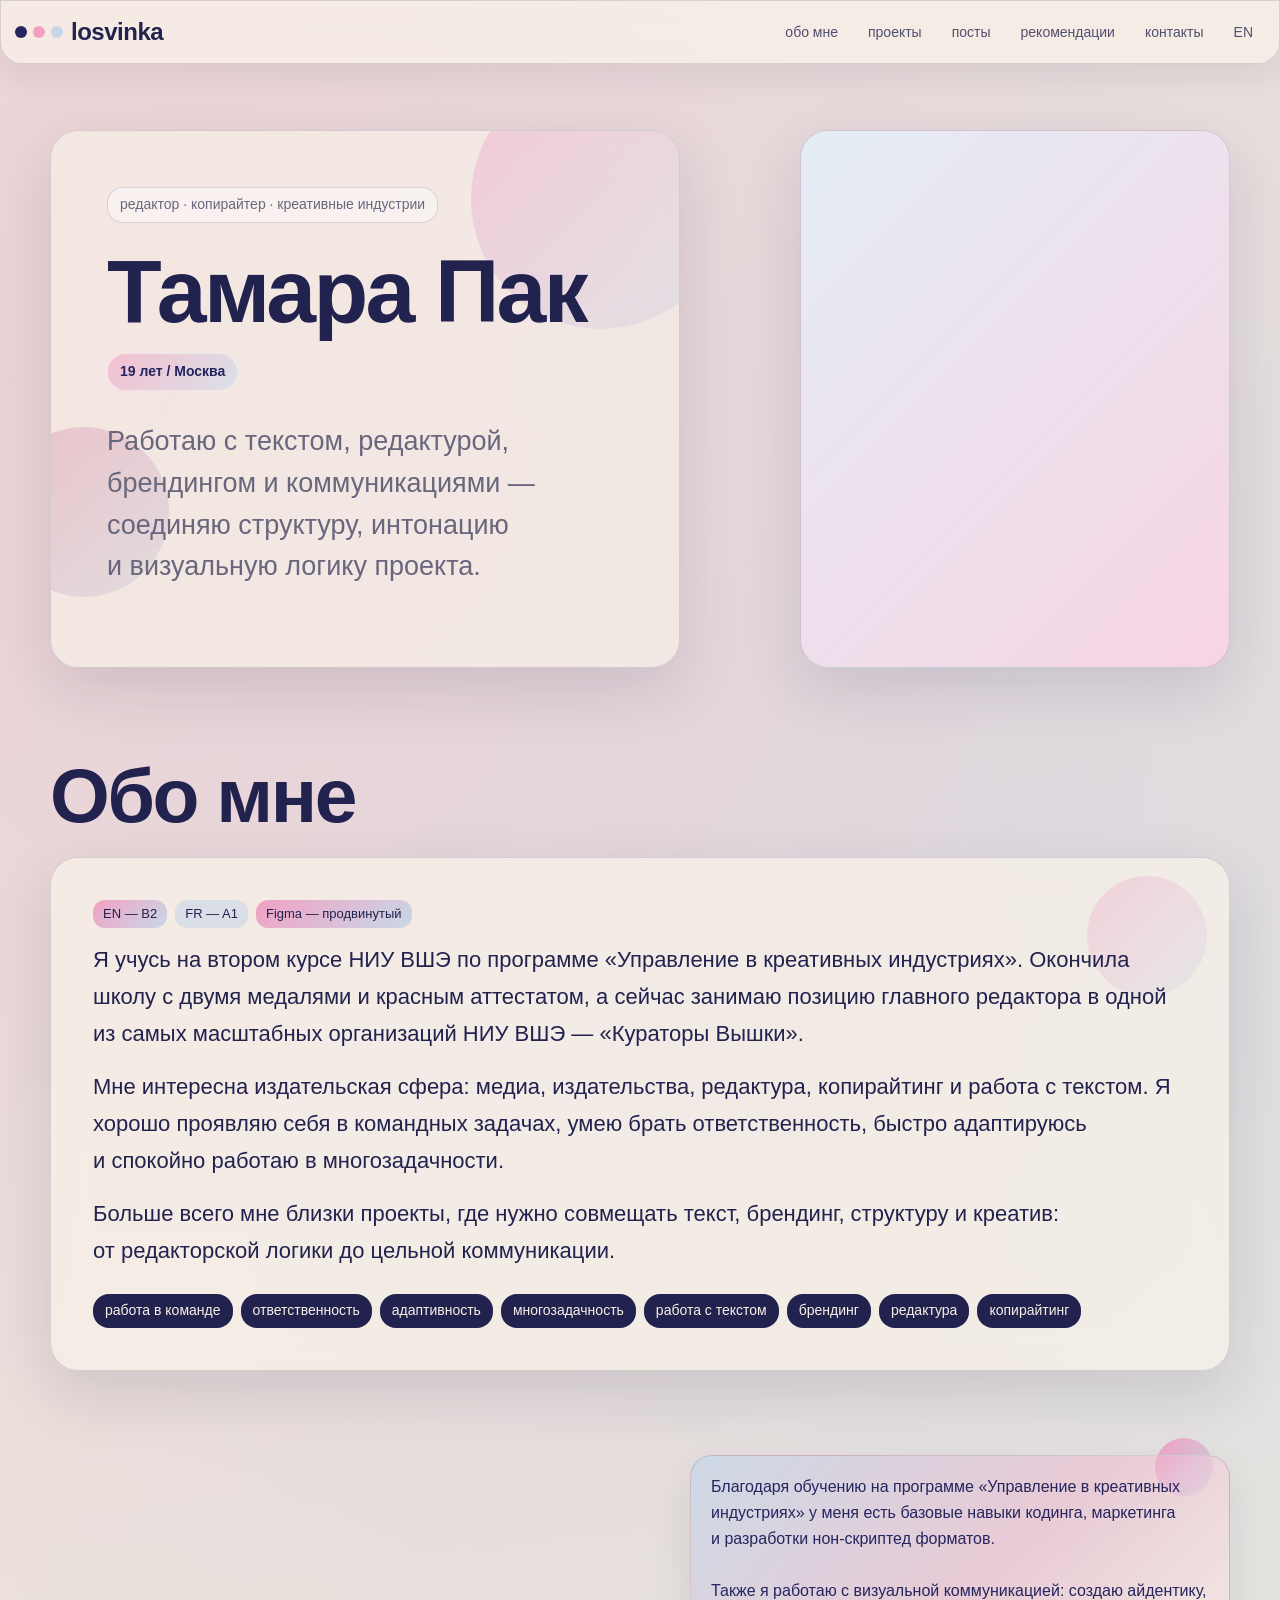
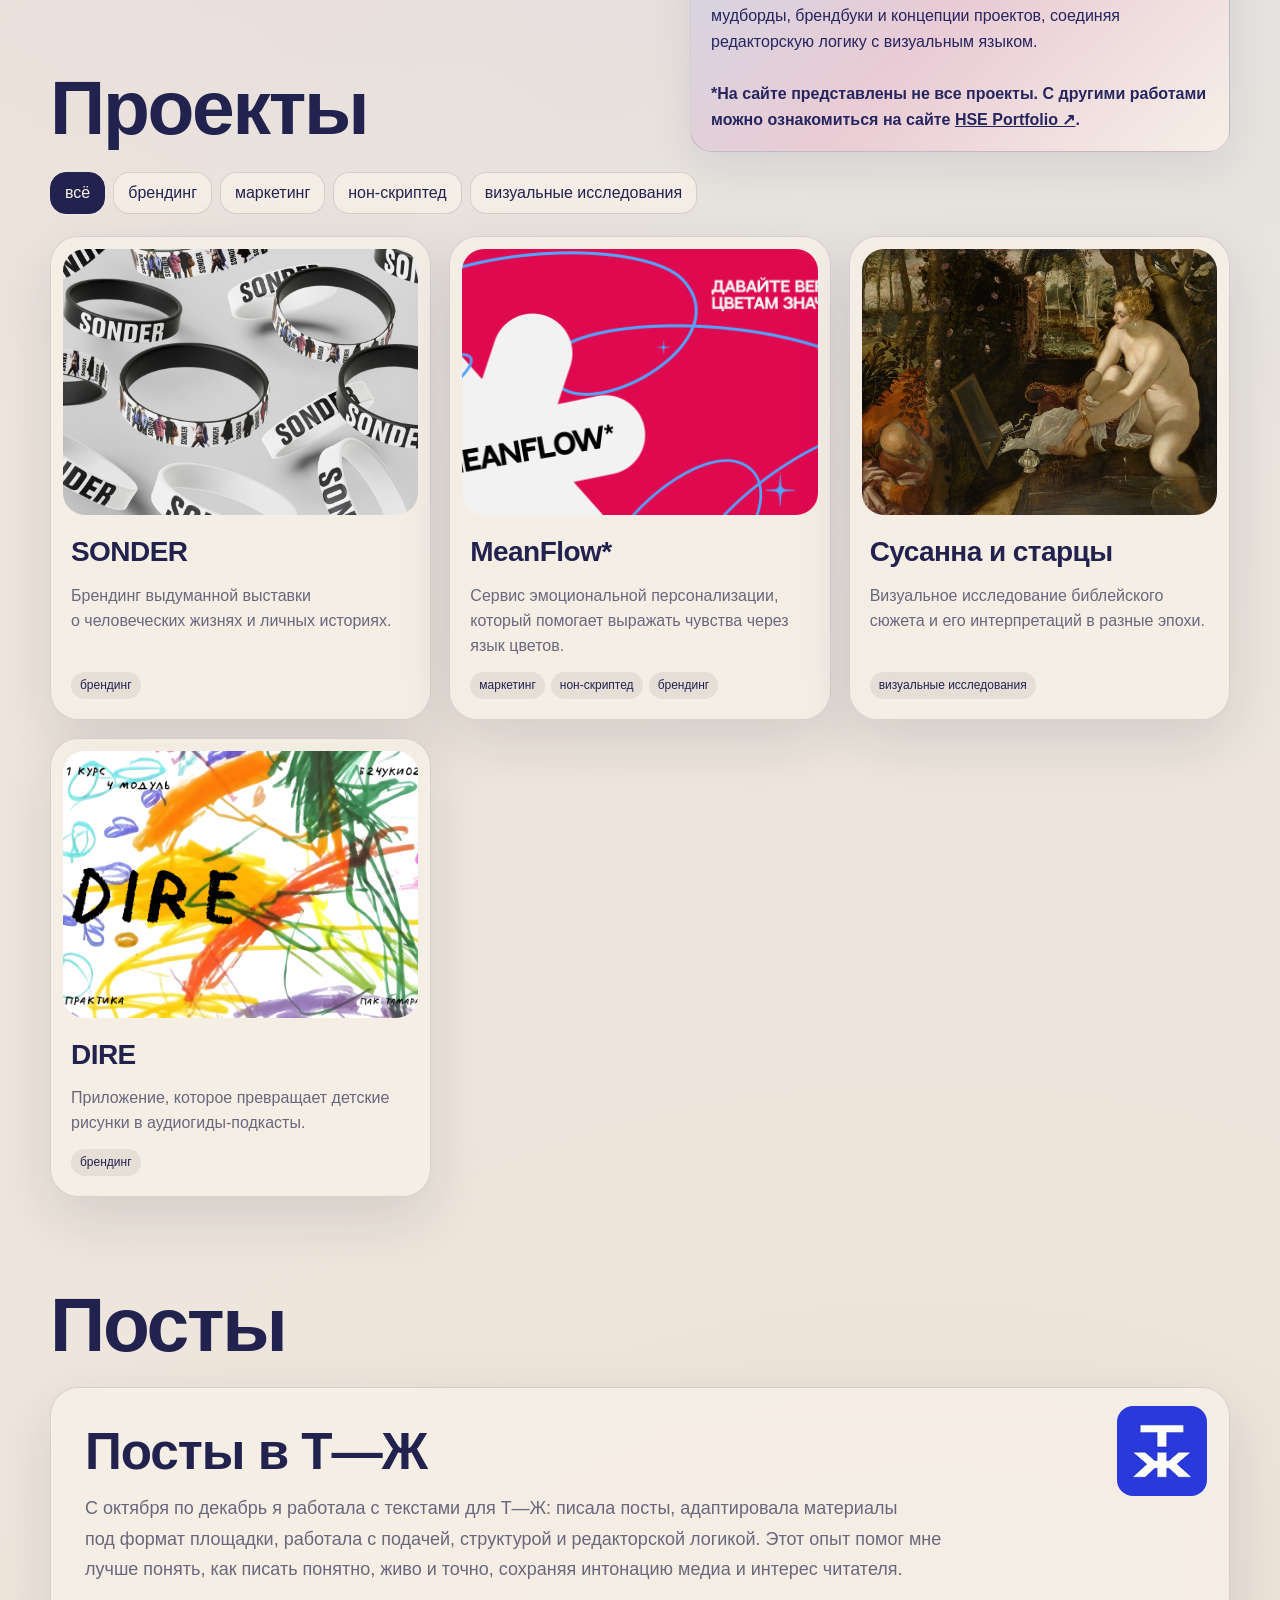
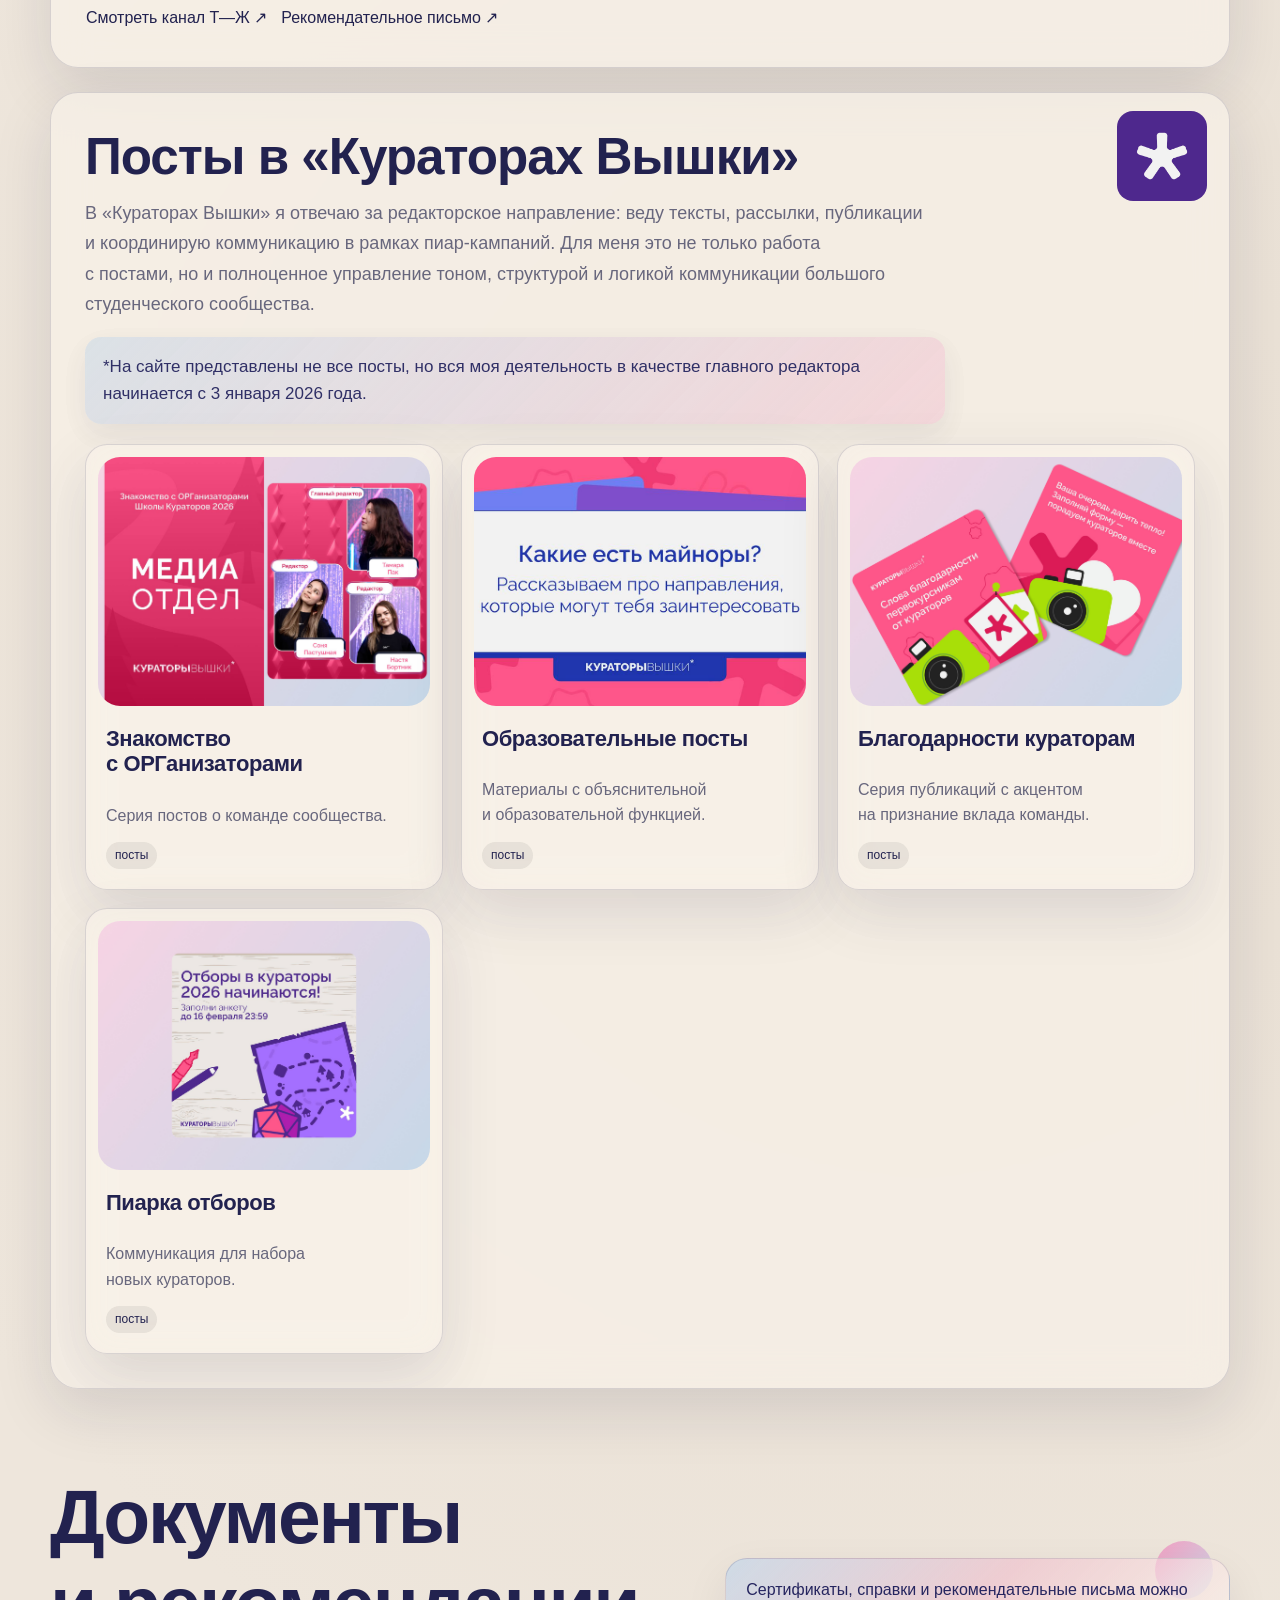
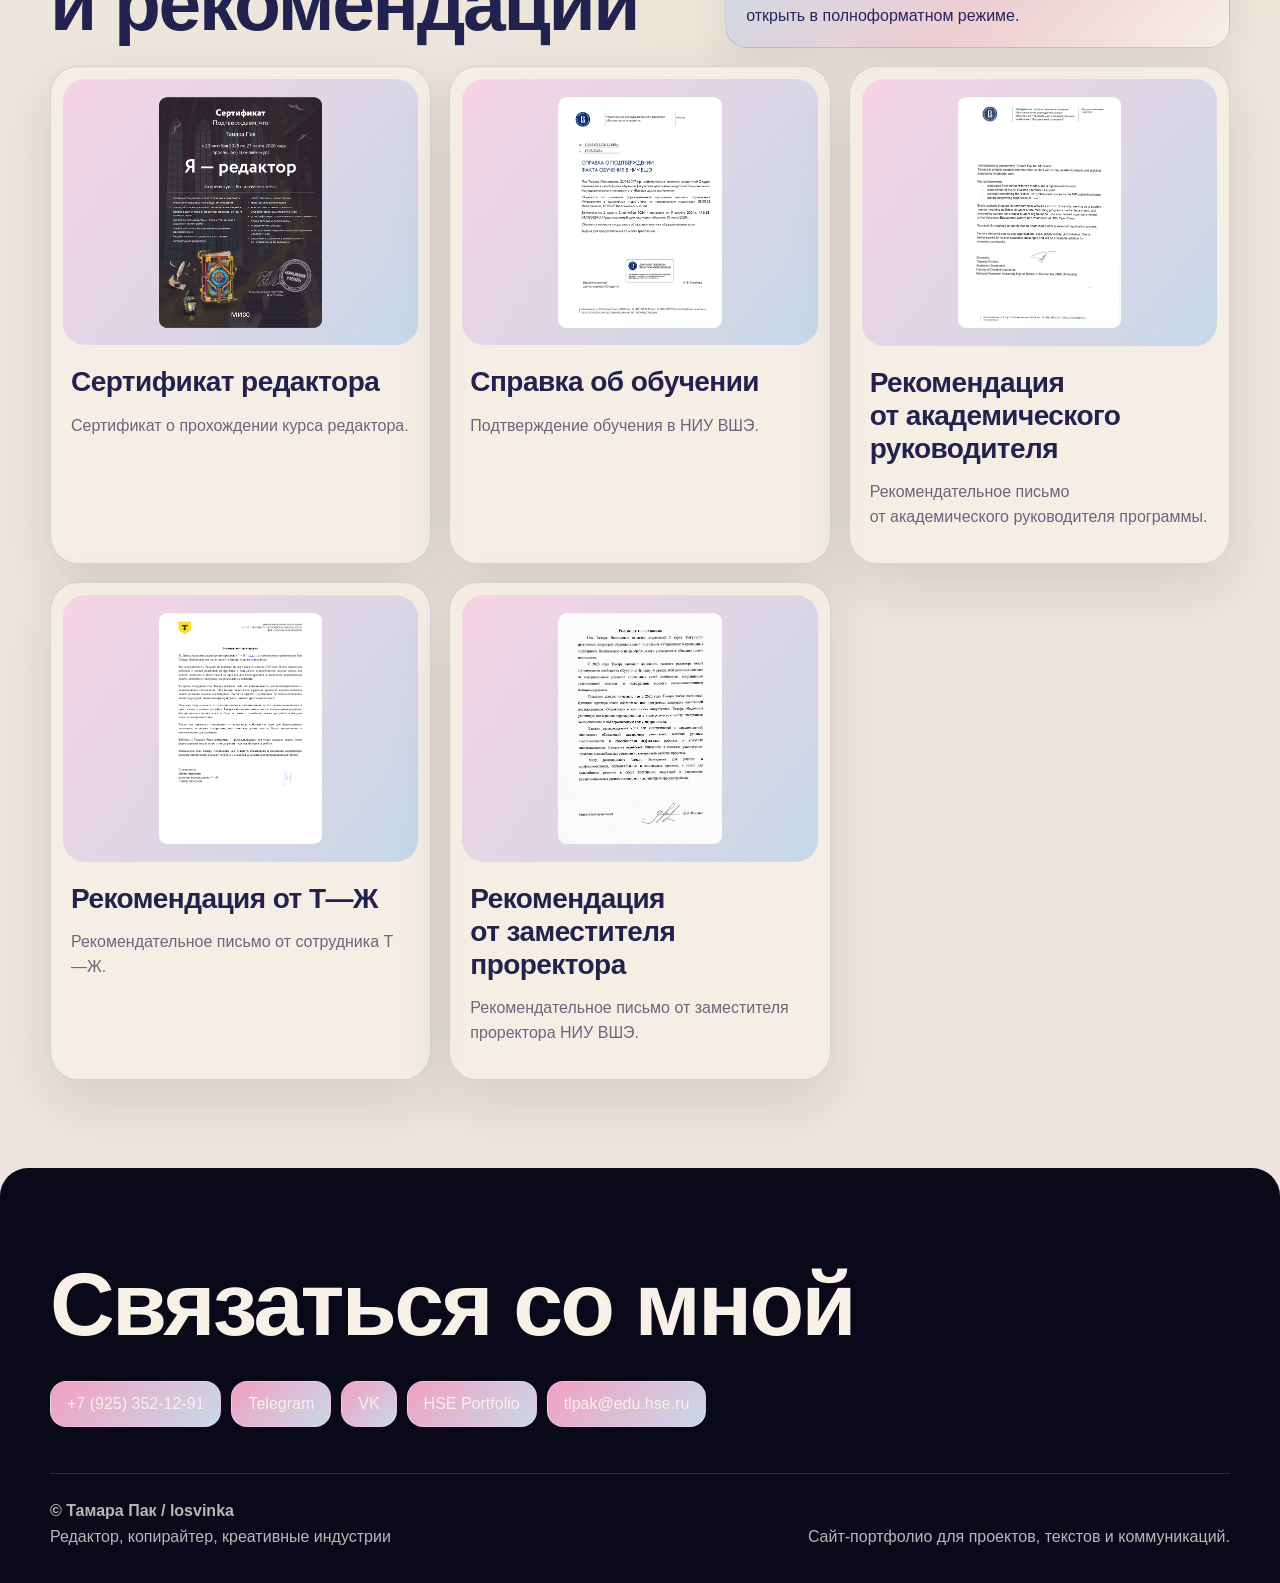
==== commit 5833c531: "ok" ====
--- a/index.html
+++ b/index.html
@@ -1411,7 +1411,7 @@
             "Больше всего мне близки проекты, где нужно совмещать текст, брендинг, структуру и креатив: от редакторской логики до цельной коммуникации.",
           projectsTitle: "Проекты",
           projectsNote:
-            "Благодаря обучению на программе «Управление в креативных индустриях» у меня есть базовые навыки кодинга, маркетинга и разработки нон-скриптед форматов.<br><br><strong>*На сайте представлены не все проекты. С другими работами можно ознакомиться на сайте <a href='https://hsedesign.ru/account/losvinka' target='_blank' style='text-decoration: underline;'>HSE Portfolio ↗</a>.</strong>",
+            "Благодаря обучению на программе «Управление в креативных индустриях» у меня есть базовые навыки кодинга, маркетинга и разработки нон-скриптед форматов.<br><br>Также я работаю с визуальной коммуникацией: создаю айдентику, мудборды, брендбуки и концепции проектов, соединяя редакторскую логику с визуальным языком.<br><br><strong>*На сайте представлены не все проекты. С другими работами можно ознакомиться на сайте <a href='https://hsedesign.ru/account/losvinka' target='_blank' style='text-decoration: underline;'>HSE Portfolio ↗</a>.</strong>",
           postsTitle: "Посты",
           tjTitle: "Посты в Т—Ж",
           tjLink: "Смотреть канал Т—Ж ↗",
@@ -1471,7 +1471,7 @@
             "I am especially drawn to projects that combine text, branding, structure and creativity — from editorial logic to complete communication systems.",
           projectsTitle: "Projects",
           projectsNote:
-            "Through the Creative Industries Management programme, I have developed basic skills in coding, marketing and non-scripted format development.<br><br><strong>*Not all projects are shown here. More work is available on <a href='https://hsedesign.ru/account/losvinka' target='_blank' style='text-decoration: underline;'>HSE Portfolio ↗</a>.</strong>",
+            "Through the Creative Industries Management programme, I have developed basic skills in coding, marketing and non-scripted format development.<br><br>I also work with visual communication: creating visual identities, moodboards, brand books and project concepts that combine editorial structure with visual language.<br><br><strong>*Not all projects are shown here. More work is available on <a href='https://hsedesign.ru/account/losvinka' target='_blank' style='text-decoration: underline;'>HSE Portfolio ↗</a>.</strong>",
           postsTitle: "Posts",
           tjTitle: "Posts for T—J",
           tjLink: "View T—J channel ↗",
@@ -1522,6 +1522,7 @@
             "./assets/images/sonder-1.jpg",
             "./assets/images/sonder-2.jpg",
             "./assets/images/sonder-3.jpg",
+            "./assets/images/sonder-4.jpg",
           ],
           links: [
             {
@@ -1529,25 +1530,18 @@
               labelEn: "View on HSE Design",
               url: "https://hsedesign.ru/project/b127dfcc965442eaaa169b2f1aab9d22",
             },
-            {
-              labelRu: "Полный проект",
-              labelEn: "Full project",
-              url: "https://portfolio.hse.ru/Project/260756#",
-              noteRu: "всё о проекте и все варианты айдентики",
-              noteEn: "everything about the project and all identity versions",
-            },
           ],
           ru: {
             title: "SONDER",
             excerpt:
               "Брендинг выдуманной выставки о человеческих жизнях и личных историях.",
-            text: "На последнем модуле первого курса я создала брендинг выдуманной выставки.<br><br><strong>SONDER</strong> — это выставка человеческих жизней, в которой каждый может рассказать свою историю: простую, повседневную, личную.<br><br>Мы редко задумываемся о том, что каждый человек живёт своей сложной, полной жизнью — со своими заботами, радостями, страхами и привычками. Это пространство, где видно, что за каждым лицом скрывается целый мир.",
+            text: "На последнем модуле первого курса я создала брендинг выдуманной выставки.<br><br><strong>SONDER</strong> — это выставка человеческих жизней, в которой каждый может рассказать свою историю: простую, повседневную, личную.<br><br>Мы редко задумываемся о том, что каждый человек живёт своей сложной, полной жизнью — со своими заботами, радостями, страхами и привычками. Это пространство, где видно, что за каждым лицом скрывается целый мир.<br><br><div class='note-block'>*На последнем изображении представлены дополнительные материалы по проекту: ранние концепции, визуальные поиски, наработки айдентики, анализ конкурентов и другие этапы разработки до финального варианта. Если вам интересно посмотреть проект подробнее или обсудить процесс работы, свяжитесь со мной.</div>",
           },
           en: {
             title: "SONDER",
             excerpt:
               "Branding for a fictional exhibition about human lives and personal stories.",
-            text: "During the final module of my first year, I created the branding for a fictional exhibition.<br><br><strong>SONDER</strong> — an exhibition of human lives, where anyone can share their story: simple, everyday, and personal.<br><br>We rarely think about the fact that every person lives a complex, full life — with their own concerns, joys, fears, and routines. It’s a space that reveals the entire world behind every face.",
+            text: "During the final module of my first year, I created the branding for a fictional exhibition.<br><br><strong>SONDER</strong> — an exhibition of human lives, where anyone can share their story: simple, everyday, and personal.<br><br>We rarely think about the fact that every person lives a complex, full life — with their own concerns, joys, fears, and routines. It’s a space that reveals the entire world behind every face.<br><br><div class='note-block'>*The last image contains additional project materials: early concepts, visual explorations, identity drafts, competitor analysis and other development stages created before the final version. If you would like to explore the project in more detail or discuss the process, feel free to contact me.</div>",
           },
         },
         {
@@ -1672,13 +1666,13 @@
             title: "DIRE",
             excerpt:
               "Приложение, которое превращает детские рисунки в аудиогиды-подкасты.",
-            text: "Этот проект был придуман в рамках практики.<br><br><strong>DIRE</strong> — это приложение, которое превращает детские рисунки в аудиогиды-подкасты. Ребёнок сам рассказывает, что он нарисовал, и его голос сохраняется рядом с каждой работой. Благодаря этому создаётся семейная коллекция, где искусство говорит — буквально. Это архив для будущего, который сохраняет уникальные воспоминания и творческие истории ребёнка на долгие годы.",
+            text: "Этот проект был придуман в рамках практики.<br><br><strong>DIRE</strong> — это приложение, которое превращает детские рисунки в аудиогиды-подкасты. Ребёнок сам рассказывает, что он нарисовал, и его голос сохраняется рядом с каждой работой. Благодаря этому создаётся семейная коллекция, где искусство говорит — буквально. Это архив для будущего, который сохраняет уникальные воспоминания и творческие истории ребёнка на долгие годы.<br><br><div class='note-block'>*Если вам интересна идея проекта, процесс разработки или дополнительные материалы, свяжитесь со мной. Полная версия проекта не представлена на моём сайте-портфолио, поскольку платформа НИУ ВШЭ требует авторизацию для всех сторонних пользователей.</div>",
           },
           en: {
             title: "DIRE",
             excerpt:
               "An app that turns children’s drawings into audio-guide podcasts.",
-            text: "This project was developed as part of an internship.<br><br><strong>DIRE</strong> — is an app that transforms children’s drawings into audio-guide podcasts. The child explains their drawing in their own voice, which is then stored alongside each piece. This creates a family collection where art literally speaks. It becomes an archive for the future, preserving unique memories and creative stories for years to come.",
+            text: "This project was developed as part of an internship.<br><br><strong>DIRE</strong> — is an app that transforms children’s drawings into audio-guide podcasts. The child explains their drawing in their own voice, which is then stored alongside each piece. This creates a family collection where art literally speaks. It becomes an archive for the future, preserving unique memories and creative stories for years to come.<br><br><div class='note-block'>*If you are interested in the project idea, development process or additional materials, feel free to contact me. The full version of the project is not available on my portfolio website because the HSE platform requires authorisation for all external users.</div>",
           },
         },
       ];
